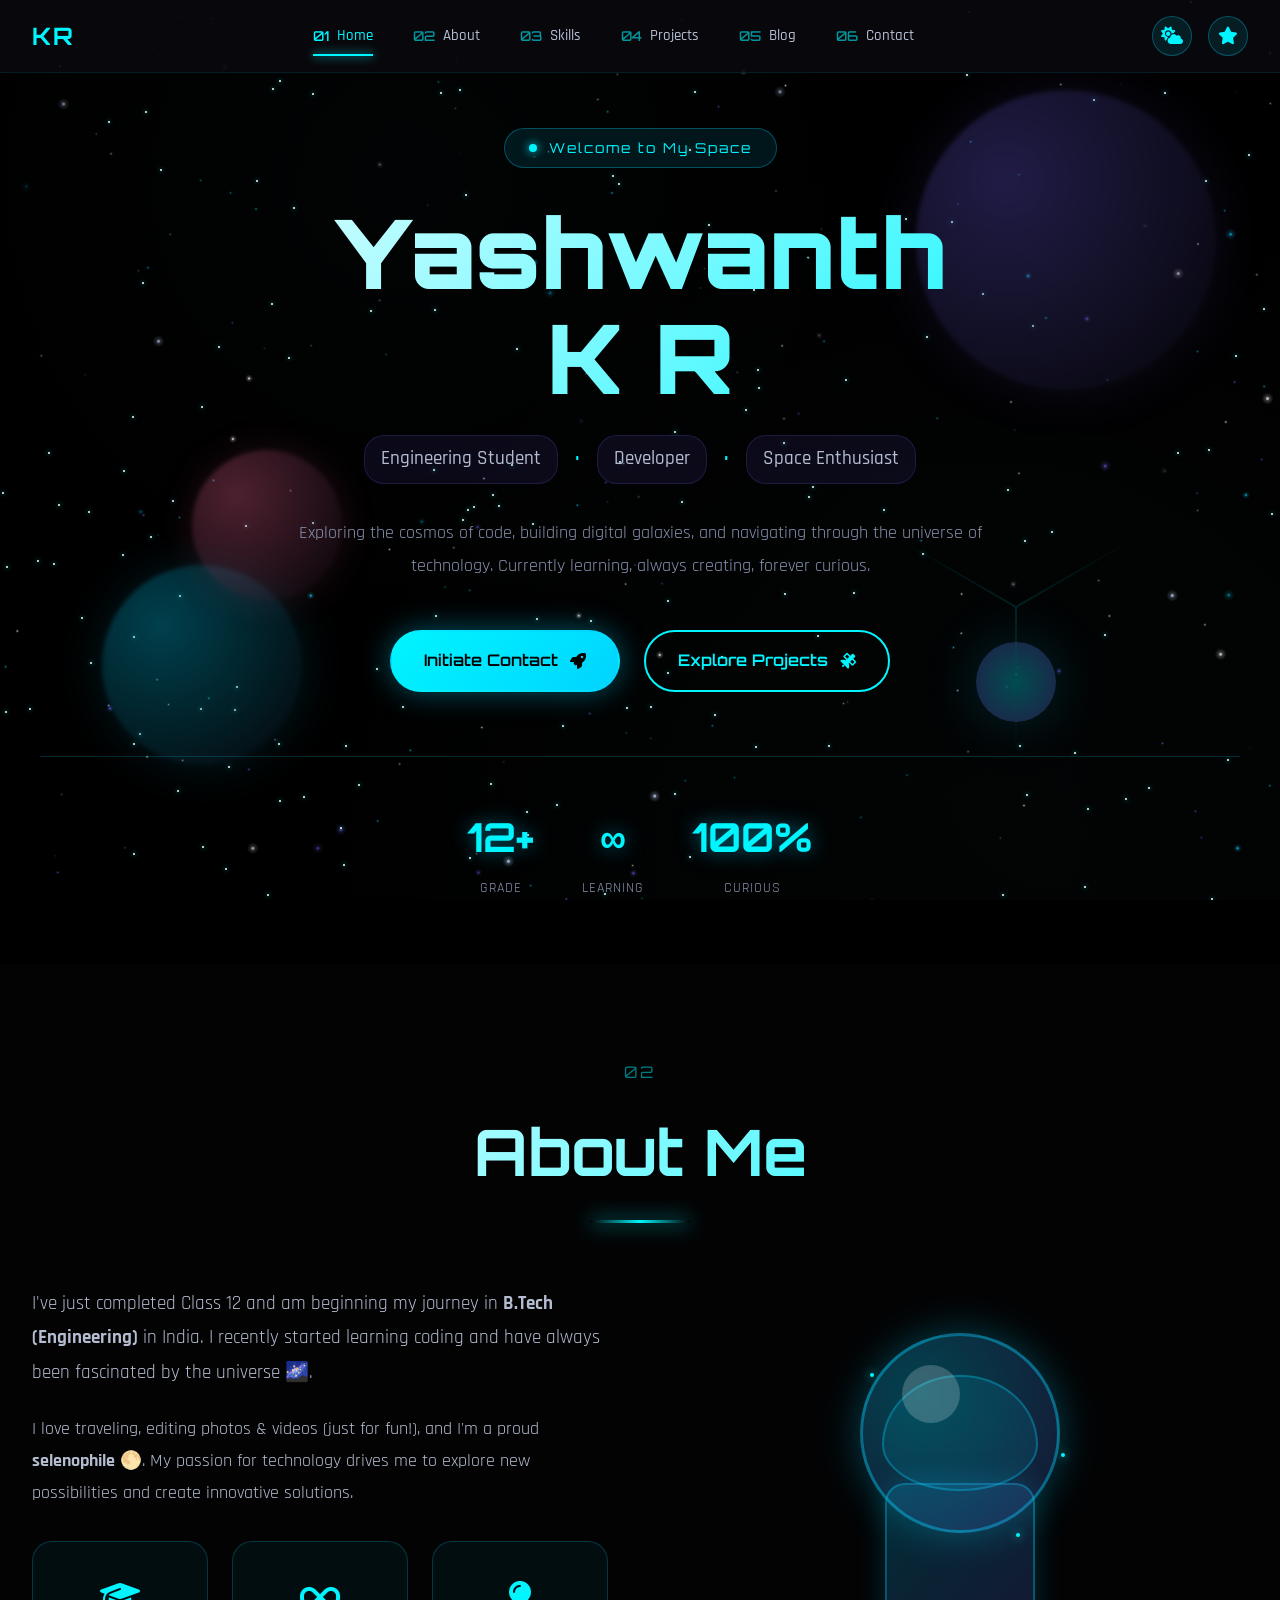
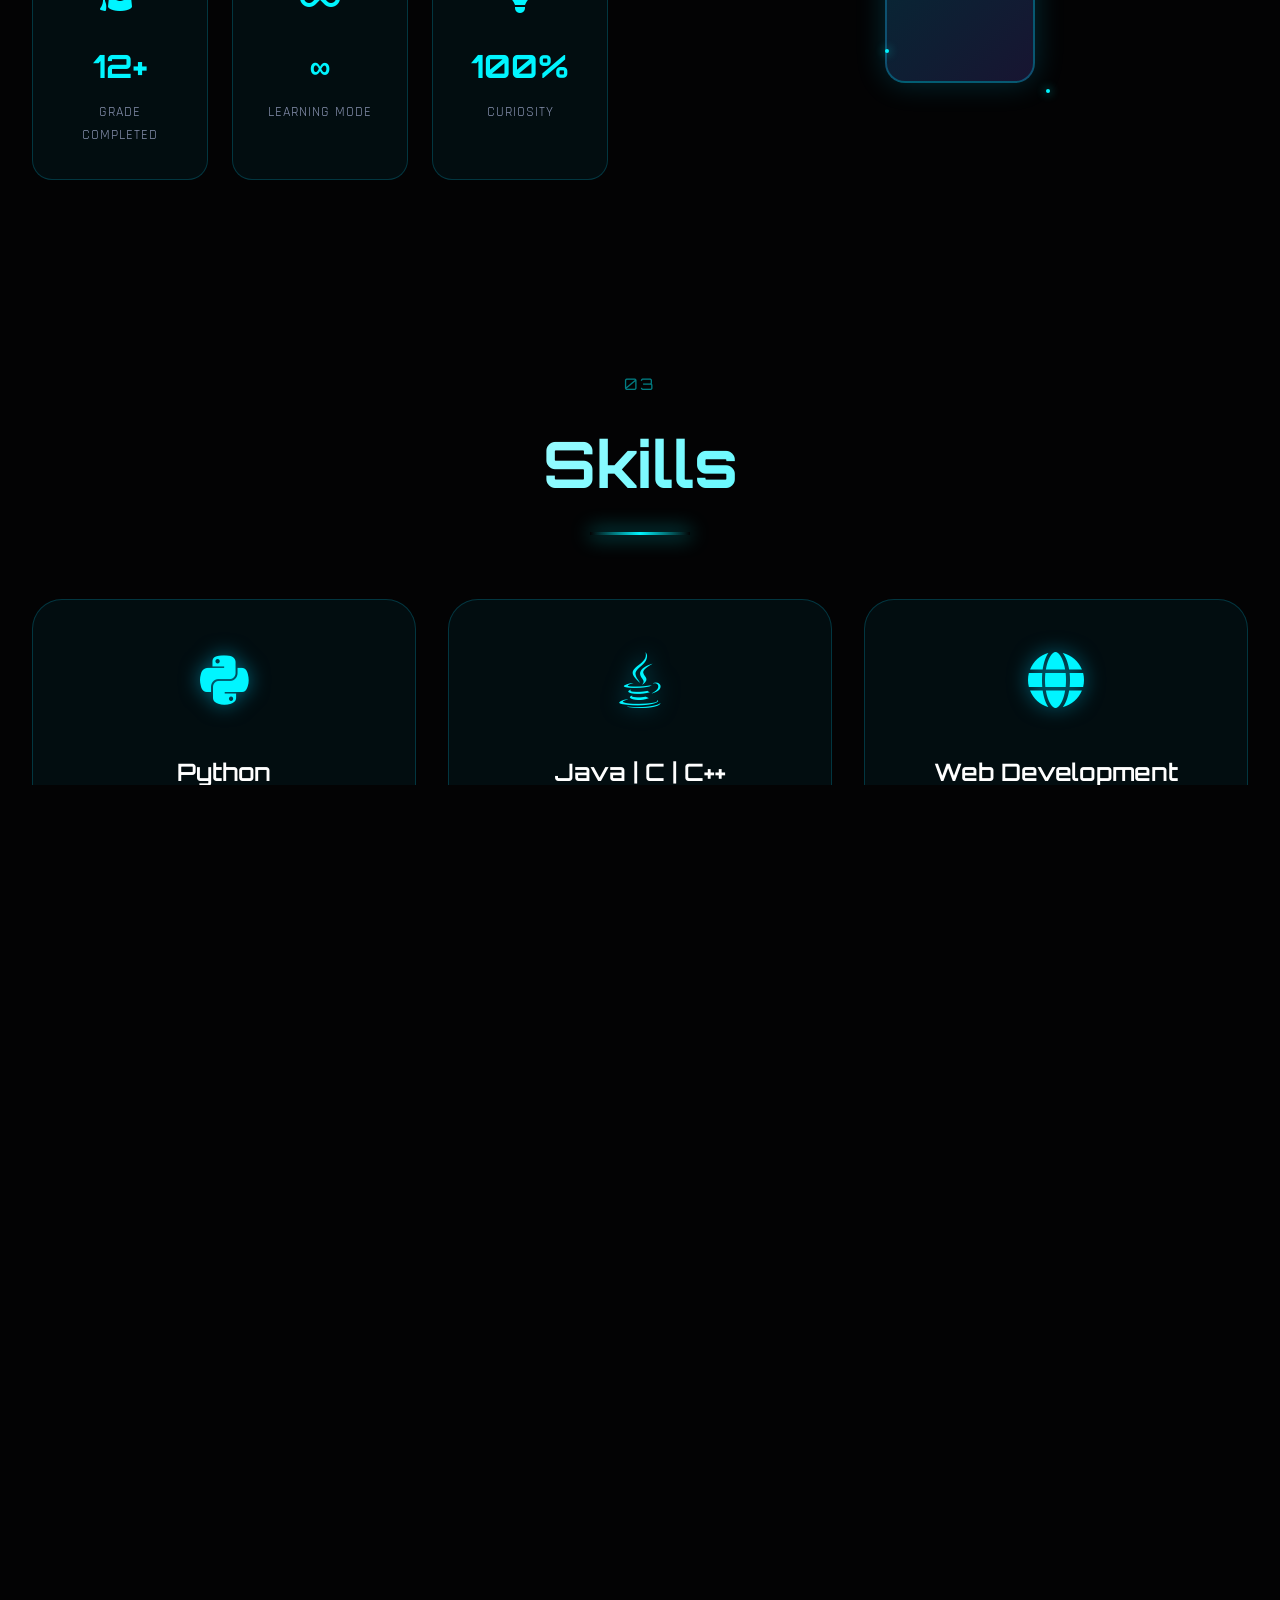
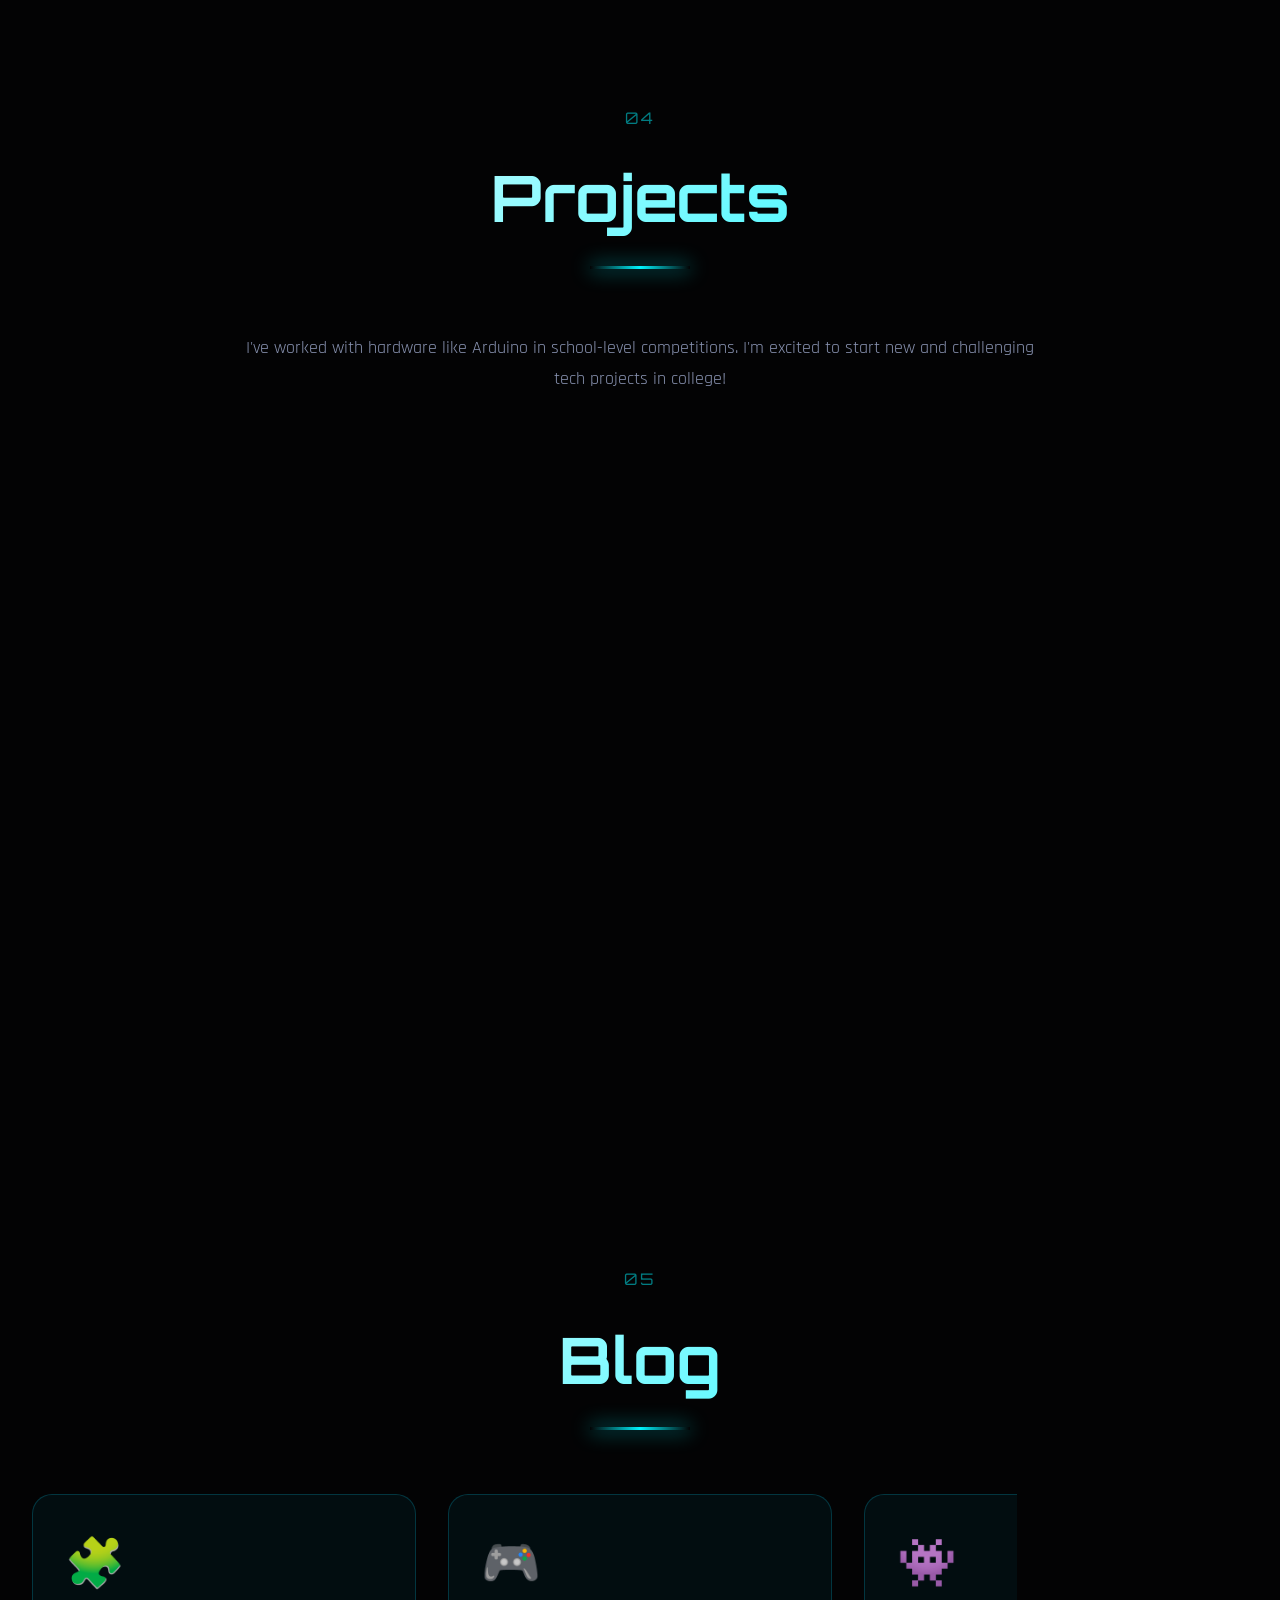
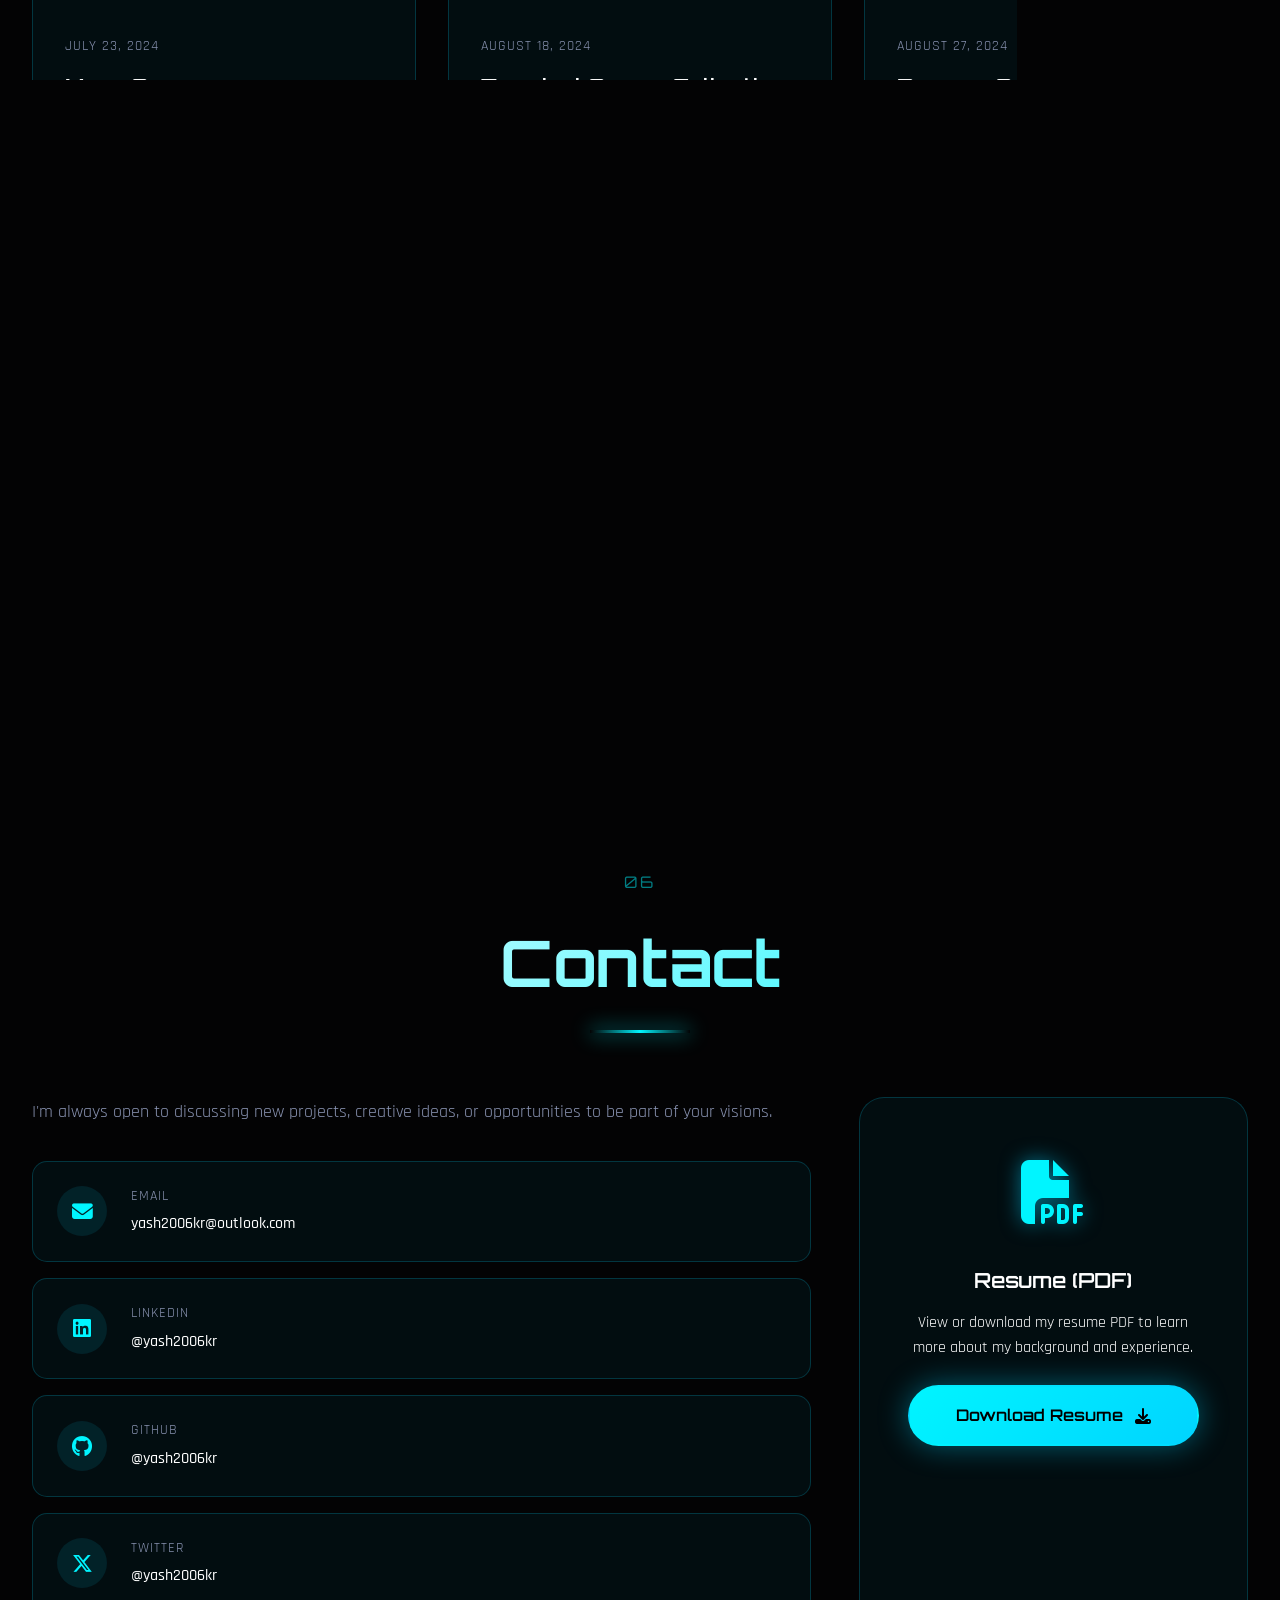
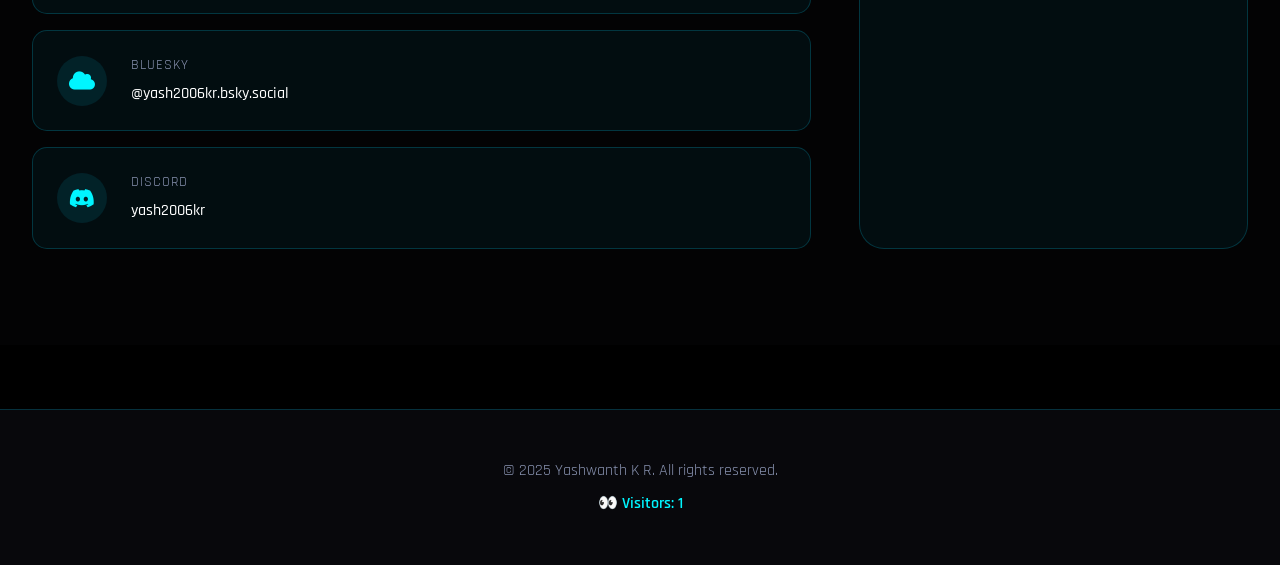
==== index.html @ e7124e9a "Update contact section: Replace Instagram with Bluesky profile link" ====
<!DOCTYPE html>
<html lang="en">
<head>
  <meta charset="UTF-8">
  <meta name="viewport" content="width=device-width, initial-scale=1.0">
  <meta name="description" content="Yashwanth K R - Engineering Student, Budding Coder & Astronomy Lover">
  <title>Yashwanth K R | Portfolio</title>
  
  <!-- Fonts -->
  <link rel="preconnect" href="https://fonts.googleapis.com">
  <link rel="preconnect" href="https://fonts.gstatic.com" crossorigin>
  <link href="https://fonts.googleapis.com/css2?family=Orbitron:wght@400;500;600;700;800;900&family=Rajdhani:wght@300;400;500;600;700&display=swap" rel="stylesheet">
  
  <!-- Icons -->
  <link rel="stylesheet" href="https://cdnjs.cloudflare.com/ajax/libs/font-awesome/6.5.0/css/all.min.css">
  
  <!-- Favicon -->
  <link rel="icon" type="image/jpeg" href="favicon.jpg">
  
  <!-- Styles -->
  <link rel="stylesheet" href="styles.css">
</head>
<body>
  <!-- Space Background Canvas -->
  <canvas id="space-canvas"></canvas>
  
  <!-- Floating Planets -->
  <div class="planet planet-1"></div>
  <div class="planet planet-2"></div>
  <div class="planet planet-3"></div>
  
  <!-- Shooting Stars Container -->
  <div class="shooting-stars"></div>
  
  <!-- Twinkling Stars Background -->
  <div class="twinkling-stars" id="twinkling-stars"></div>
  
  <!-- Navigation -->
  <nav class="space-nav" id="space-nav">
    <div class="nav-inner">
      <div class="nav-logo">
        <span class="logo-text">KR</span>
      </div>
      <ul class="nav-menu" id="nav-menu">
        <li><a href="#home" class="nav-link"><span class="nav-number">01</span> Home</a></li>
        <li><a href="#about" class="nav-link"><span class="nav-number">02</span> About</a></li>
        <li><a href="#skills" class="nav-link"><span class="nav-number">03</span> Skills</a></li>
        <li><a href="#projects" class="nav-link"><span class="nav-number">04</span> Projects</a></li>
        <li><a href="#blog" class="nav-link"><span class="nav-number">05</span> Blog</a></li>
        <li><a href="#contact" class="nav-link"><span class="nav-number">06</span> Contact</a></li>
      </ul>
      <div class="nav-actions">
        <button id="weather-btn" class="nav-action-btn" aria-label="Weather Updates" title="View Live Weather on Zoom Earth">
          <i class="fas fa-cloud-sun"></i>
        </button>
        <button id="stellarium-btn" class="nav-action-btn" aria-label="Stellarium" title="Explore Sky on Stellarium">
          <i class="fas fa-star"></i>
        </button>
      </div>
      <button class="nav-toggle" id="nav-toggle">
        <span></span>
        <span></span>
        <span></span>
      </button>
    </div>
  </nav>

  <!-- Hero Section -->
  <section id="home" class="hero-section">
    <div class="hero-content">
      <div class="hero-badge">
        <span class="badge-pulse"></span>
        <span class="badge-text">Welcome to My Space</span>
      </div>
      <h1 class="hero-title">
        <span class="title-line">Yashwanth</span>
        <span class="title-line">K R</span>
      </h1>
      <div class="hero-subtitle">
        <span class="subtitle-item">Engineering Student</span>
        <span class="subtitle-divider">•</span>
        <span class="subtitle-item">Developer</span>
        <span class="subtitle-divider">•</span>
        <span class="subtitle-item">Space Enthusiast</span>
      </div>
      <p class="hero-description">
        Exploring the cosmos of code, building digital galaxies, and navigating through the universe of technology. 
        Currently learning, always creating, forever curious.
      </p>
      <div class="hero-actions">
        <a href="#contact" class="space-btn primary-btn">
          <span>Initiate Contact</span>
          <i class="fas fa-rocket"></i>
        </a>
        <a href="#projects" class="space-btn secondary-btn">
          <span>Explore Projects</span>
          <i class="fas fa-satellite"></i>
        </a>
      </div>
      <div class="hero-stats">
        <div class="stat-item">
          <div class="stat-value">12+</div>
          <div class="stat-label">Grade</div>
        </div>
        <div class="stat-item">
          <div class="stat-value">∞</div>
          <div class="stat-label">Learning</div>
        </div>
        <div class="stat-item">
          <div class="stat-value">100%</div>
          <div class="stat-label">Curious</div>
        </div>
      </div>
    </div>
    <div class="hero-visual">
      <div class="galaxy-container">
        <div class="galaxy-core"></div>
        <div class="galaxy-arm arm-1"></div>
        <div class="galaxy-arm arm-2"></div>
        <div class="galaxy-arm arm-3"></div>
      </div>
    </div>
  </section>

  <!-- About Section -->
  <section id="about" class="section space-section">
    <div class="container">
      <div class="section-header">
        <div class="section-number">02</div>
        <h2 class="section-title">About Me</h2>
        <div class="section-line"></div>
      </div>
      <div class="about-grid">
        <div class="about-content">
          <div class="about-text">
            <p class="about-intro">
              I've just completed Class 12 and am beginning my journey in <strong>B.Tech (Engineering)</strong> in India. 
              I recently started learning coding and have always been fascinated by the universe 🌌.
            </p>
            <p class="about-details">
              I love traveling, editing photos & videos (just for fun!), and I'm a proud <strong>selenophile</strong> 🌕. 
              My passion for technology drives me to explore new possibilities and create innovative solutions.
            </p>
          </div>
          <div class="about-stats">
            <div class="stat-card">
              <div class="stat-icon"><i class="fas fa-graduation-cap"></i></div>
              <div class="stat-number">12+</div>
              <div class="stat-label">Grade Completed</div>
            </div>
            <div class="stat-card">
              <div class="stat-icon"><i class="fas fa-infinity"></i></div>
              <div class="stat-number">∞</div>
              <div class="stat-label">Learning Mode</div>
            </div>
            <div class="stat-card">
              <div class="stat-icon"><i class="fas fa-lightbulb"></i></div>
              <div class="stat-number">100%</div>
              <div class="stat-label">Curiosity</div>
            </div>
          </div>
        </div>
        <div class="about-visual">
          <div class="astronaut-container">
            <div class="astronaut-helmet">
              <div class="helmet-glass"></div>
              <div class="helmet-reflection"></div>
            </div>
            <div class="astronaut-body"></div>
            <div class="floating-particles">
              <span></span><span></span><span></span><span></span><span></span>
            </div>
          </div>
        </div>
      </div>
    </div>
  </section>

  <!-- Skills Section -->
  <section id="skills" class="section space-section">
    <div class="container">
      <div class="section-header">
        <div class="section-number">03</div>
        <h2 class="section-title">Skills</h2>
        <div class="section-line"></div>
      </div>
      <div class="skills-grid">
        <div class="skill-orb">
          <div class="orb-icon"><i class="fab fa-python"></i></div>
          <div class="orb-content">
            <h3 class="orb-title">Python</h3>
            <p class="orb-description">Core programming language for development</p>
            <div class="orb-progress">
              <div class="progress-ring">
                <svg class="progress-svg">
                  <circle class="progress-circle" cx="50" cy="50" r="45"></circle>
                  <circle class="progress-fill" cx="50" cy="50" r="45" data-progress="80"></circle>
                </svg>
                <span class="progress-value">80%</span>
              </div>
            </div>
          </div>
        </div>
        <div class="skill-orb">
          <div class="orb-icon"><i class="fab fa-java"></i></div>
          <div class="orb-content">
            <h3 class="orb-title">Java | C | C++</h3>
            <p class="orb-description">Object-oriented programming and applications</p>
            <div class="orb-progress">
              <div class="progress-ring">
                <svg class="progress-svg">
                  <circle class="progress-circle" cx="50" cy="50" r="45"></circle>
                  <circle class="progress-fill" cx="50" cy="50" r="45" data-progress="40"></circle>
                </svg>
                <span class="progress-value">40%</span>
              </div>
            </div>
          </div>
        </div>
        <div class="skill-orb">
          <div class="orb-icon"><i class="fas fa-globe"></i></div>
          <div class="orb-content">
            <h3 class="orb-title">Web Development</h3>
            <p class="orb-description">HTML5, CSS3, JavaScript, React</p>
            <div class="orb-progress">
              <div class="progress-ring">
                <svg class="progress-svg">
                  <circle class="progress-circle" cx="50" cy="50" r="45"></circle>
                  <circle class="progress-fill" cx="50" cy="50" r="45" data-progress="90"></circle>
                </svg>
                <span class="progress-value">90%</span>
              </div>
            </div>
          </div>
        </div>
        <div class="skill-orb">
          <div class="orb-icon"><i class="fas fa-database"></i></div>
          <div class="orb-content">
            <h3 class="orb-title">Databases</h3>
            <p class="orb-description">MySQL and MongoDB for data management</p>
            <div class="orb-progress">
              <div class="progress-ring">
                <svg class="progress-svg">
                  <circle class="progress-circle" cx="50" cy="50" r="45"></circle>
                  <circle class="progress-fill" cx="50" cy="50" r="45" data-progress="70"></circle>
                </svg>
                <span class="progress-value">70%</span>
              </div>
            </div>
          </div>
        </div>
        <div class="skill-orb">
          <div class="orb-icon"><i class="fas fa-microchip"></i></div>
          <div class="orb-content">
            <h3 class="orb-title">Arduino & Raspberry Pi</h3>
            <p class="orb-description">Hardware programming and sensors</p>
            <div class="orb-progress">
              <div class="progress-ring">
                <svg class="progress-svg">
                  <circle class="progress-circle" cx="50" cy="50" r="45"></circle>
                  <circle class="progress-fill" cx="50" cy="50" r="45" data-progress="60"></circle>
                </svg>
                <span class="progress-value">60%</span>
              </div>
            </div>
          </div>
        </div>
        <div class="skill-orb">
          <div class="orb-icon"><i class="fab fa-github"></i></div>
          <div class="orb-content">
            <h3 class="orb-title">Git & GitHub</h3>
            <p class="orb-description">Version control and collaborative development</p>
            <div class="orb-progress">
              <div class="progress-ring">
                <svg class="progress-svg">
                  <circle class="progress-circle" cx="50" cy="50" r="45"></circle>
                  <circle class="progress-fill" cx="50" cy="50" r="45" data-progress="85"></circle>
                </svg>
                <span class="progress-value">85%</span>
              </div>
            </div>
          </div>
        </div>
      </div>
    </div>
  </section>

  <!-- Projects Section -->
  <section id="projects" class="section space-section">
    <div class="container">
      <div class="section-header">
        <div class="section-number">04</div>
        <h2 class="section-title">Projects</h2>
        <div class="section-line"></div>
      </div>
      <p class="section-intro">
        I've worked with hardware like Arduino in school-level competitions. 
        I'm excited to start new and challenging tech projects in college!
      </p>
      <div class="projects-grid">
        <div class="project-ship">
          <div class="ship-header">
            <div class="ship-badge"><i class="fas fa-rocket"></i></div>
            <h3 class="ship-title">Space Rover Prototype</h3>
          </div>
          <div class="ship-body">
            <p class="ship-description">
              Designed and built a Mars Rover-style vehicle using Arduino, Bluetooth module, and motor driver. 
              Presented at a school-level hackathon.
            </p>
            <div class="ship-tech">
              <span class="tech-badge">Arduino</span>
              <span class="tech-badge">Bluetooth</span>
              <span class="tech-badge">Hardware</span>
            </div>
            <div class="ship-video">
              <iframe 
                src="https://www.youtube.com/embed/7dxOiA9YOzQ" 
                title="Space Rover Project"
                frameborder="0" 
                allow="accelerometer; autoplay; clipboard-write; encrypted-media; gyroscope; picture-in-picture"
                allowfullscreen>
              </iframe>
            </div>
            <a href="https://www.youtube.com/embed/7dxOiA9YOzQ" target="_blank" class="ship-link">
              <span>View Project</span>
              <i class="fas fa-external-link-alt"></i>
            </a>
          </div>
        </div>
        <div class="project-ship coming-soon">
          <div class="ship-header">
            <div class="ship-badge"><i class="fas fa-satellite-dish"></i></div>
            <h3 class="ship-title">More Coming Soon...</h3>
          </div>
          <div class="ship-body">
            <p class="ship-description">
              Exciting projects are in the pipeline. Stay tuned for more innovative solutions!
            </p>
            <div class="coming-soon-glow"></div>
          </div>
        </div>
      </div>
    </div>
  </section>

  <!-- Blog Section -->
  <section id="blog" class="section space-section">
    <div class="container">
      <div class="section-header">
        <div class="section-number">05</div>
        <h2 class="section-title">Blog</h2>
        <div class="section-line"></div>
      </div>
      <div class="blog-grid">
        <article class="blog-pod">
          <div class="pod-icon">🧩</div>
          <div class="pod-content">
            <span class="pod-date">July 23, 2024</span>
            <h3 class="pod-title">
              <a href="blog/maze-blog.html" target="_blank">Maze Game</a>
            </h3>
            <p class="pod-excerpt">Interactive maze game built with web technologies</p>
          </div>
          <a href="blog/maze-blog.html" target="_blank" class="pod-link">
            <i class="fas fa-arrow-right"></i>
          </a>
        </article>
        <article class="blog-pod">
          <div class="pod-icon">🎮</div>
          <div class="pod-content">
            <span class="pod-date">August 18, 2024</span>
            <h3 class="pod-title">
              <a href="blog/terminal-games.html" target="_blank">Terminal Games Collection</a>
            </h3>
            <p class="pod-excerpt">Download and play Python games in your terminal</p>
          </div>
          <a href="blog/terminal-games.html" target="_blank" class="pod-link">
            <i class="fas fa-arrow-right"></i>
          </a>
        </article>
        <article class="blog-pod">
          <div class="pod-icon">👾</div>
          <div class="pod-content">
            <span class="pod-date">August 27, 2024</span>
            <h3 class="pod-title">
              <a href="blog/pacman.html" target="_blank">Pacman Game</a>
            </h3>
            <p class="pod-excerpt">Classic Pacman game recreated for the web</p>
          </div>
          <a href="blog/pacman.html" target="_blank" class="pod-link">
            <i class="fas fa-arrow-right"></i>
          </a>
        </article>
        <article class="blog-pod">
          <div class="pod-icon">💻</div>
          <div class="pod-content">
            <span class="pod-date">September 20, 2024</span>
            <h3 class="pod-title">
              <a href="https://github.com/yash2006kr/dbit-campus-events-management-platform" target="_blank">DBIT Campus Event Management Platform</a>
            </h3>
            <p class="pod-excerpt">Comprehensive event management system for campus</p>
          </div>
          <a href="https://github.com/yash2006kr/dbit-campus-events-management-platform" target="_blank" class="pod-link">
            <i class="fas fa-arrow-right"></i>
          </a>
        </article>
        <article class="blog-pod">
          <div class="pod-icon">🌐</div>
          <div class="pod-content">
            <span class="pod-date">October 10, 2024</span>
            <h3 class="pod-title">
              <a href="blog/web_based_games/index.html" target="_blank">Web Games Collection</a>
            </h3>
            <p class="pod-excerpt">Collection of web-based interactive games</p>
          </div>
          <a href="blog/web_based_games/index.html" target="_blank" class="pod-link">
            <i class="fas fa-arrow-right"></i>
          </a>
        </article>
      </div>
    </div>
  </section>

  <!-- Contact Section -->
  <section id="contact" class="section space-section">
    <div class="container">
      <div class="section-header">
        <div class="section-number">06</div>
        <h2 class="section-title">Contact</h2>
        <div class="section-line"></div>
      </div>
      <div class="contact-grid">
        <div class="contact-info">
          <p class="contact-intro">
            I'm always open to discussing new projects, creative ideas, or opportunities to be part of your visions.
          </p>
          <div class="contact-list">
            <a href="mailto:yash2006kr@outlook.com" class="contact-item">
              <div class="contact-icon"><i class="fas fa-envelope"></i></div>
              <div class="contact-details">
                <span class="contact-label">Email</span>
                <span class="contact-value">yash2006kr@outlook.com</span>
              </div>
            </a>
            <a href="https://www.linkedin.com/in/yash2006kr?utm_source=share&utm_campaign=share_via&utm_content=profile&utm_medium=ios_app" target="_blank" class="contact-item">
              <div class="contact-icon"><i class="fab fa-linkedin"></i></div>
              <div class="contact-details">
                <span class="contact-label">LinkedIn</span>
                <span class="contact-value">@yash2006kr</span>
              </div>
            </a>
            <a href="https://github.com/yash2006kr" target="_blank" class="contact-item">
              <div class="contact-icon"><i class="fab fa-github"></i></div>
              <div class="contact-details">
                <span class="contact-label">GitHub</span>
                <span class="contact-value">@yash2006kr</span>
              </div>
            </a>
            <a href="https://x.com/yash2006kr" target="_blank" class="contact-item">
              <div class="contact-icon"><i class="fab fa-x-twitter"></i></div>
              <div class="contact-details">
                <span class="contact-label">Twitter</span>
                <span class="contact-value">@yash2006kr</span>
              </div>
            </a>
            <a href="https://bsky.app/profile/yash2006kr.bsky.social" target="_blank" class="contact-item">
              <div class="contact-icon"><i class="fas fa-cloud"></i></div>
              <div class="contact-details">
                <span class="contact-label">Bluesky</span>
                <span class="contact-value">@yash2006kr.bsky.social</span>
              </div>
            </a>
            <a href="https://discord.com/users/yash2006kr" target="_blank" class="contact-item">
              <div class="contact-icon"><i class="fab fa-discord"></i></div>
              <div class="contact-details">
                <span class="contact-label">Discord</span>
                <span class="contact-value">yash2006kr</span>
              </div>
            </a>
          </div>
        </div>
        <div class="resume-pod">
          <div class="pod-icon-large"><i class="fas fa-file-pdf"></i></div>
          <h3 class="pod-title">Resume (PDF)</h3>
          <p class="pod-description">View or download my resume PDF to learn more about my background and experience.</p>
          <a href="resume.pdf" download class="space-btn primary-btn resume-btn" target="_blank">
            <span>Download Resume</span>
            <i class="fas fa-download"></i>
          </a>
        </div>
      </div>
    </div>
  </section>

  <!-- Footer -->
  <footer class="space-footer">
    <div class="container">
      <div class="footer-content">
        <div class="footer-text">
          <p>&copy; 2025 Yashwanth K R. All rights reserved.</p>
          <p class="visitor-counter">👀 Visitors: <span id="visits">Loading...</span></p>
        </div>
      </div>
    </div>
  </footer>

  <!-- Scroll to Top -->
  <button id="scroll-top" class="scroll-top" aria-label="Scroll to top">
    <i class="fas fa-arrow-up"></i>
  </button>

  <!-- Scripts -->
  <script src="script.js"></script>
</body>
</html>
---- styles.css ----
/* ============================================
   Space Theme CSS - Complete Redesign
   ============================================ */

:root {
  /* Space Color Palette */
  --space-black: #000000;
  --space-dark: #0a0a0f;
  --space-deep: #0f0f1a;
  --space-purple: #6c5ce7;
  --space-blue: #00d4ff;
  --space-cyan: #00f5ff;
  --space-pink: #ff6b9d;
  --space-orange: #ffa500;
  --space-white: #ffffff;
  --space-gray: #8892b0;
  --space-light: #b4bcd0;
  
  /* Gradients */
  --gradient-space: linear-gradient(135deg, #0a0a0f 0%, #1a1a2e 50%, #16213e 100%);
  --gradient-nebula: radial-gradient(circle, rgba(108, 92, 231, 0.3) 0%, transparent 70%);
  --gradient-glow: radial-gradient(circle, rgba(0, 212, 255, 0.4) 0%, transparent 70%);
  
  /* Shadows */
  --shadow-space: 0 0 30px rgba(0, 212, 255, 0.3);
  --shadow-glow: 0 0 40px rgba(108, 92, 231, 0.5);
  --shadow-soft: 0 10px 40px rgba(0, 0, 0, 0.5);
}

* {
  margin: 0;
  padding: 0;
  box-sizing: border-box;
}

html {
  scroll-behavior: smooth;
  font-size: 16px;
}

body {
  font-family: 'Rajdhani', sans-serif;
  background: var(--space-black);
  color: var(--space-white);
  line-height: 1.6;
  overflow-x: hidden;
  position: relative;
  min-height: 100vh;
}

/* ============================================
   Space Background Canvas
   ============================================ */

#space-canvas {
  position: fixed;
  top: 0;
  left: 0;
  width: 100%;
  height: 100%;
  z-index: 0;
  pointer-events: none;
}

/* ============================================
   Twinkling Stars Background
   ============================================ */

.twinkling-stars {
  position: fixed;
  top: 0;
  left: 0;
  width: 100%;
  height: 100%;
  z-index: 0;
  pointer-events: none;
  overflow: hidden;
}

.twinkling-star {
  position: absolute;
  width: 2px;
  height: 2px;
  background: var(--space-white);
  border-radius: 50%;
  box-shadow: 0 0 4px var(--space-cyan);
  animation: twinkle 3s ease-in-out infinite;
}

@keyframes twinkle {
  0%, 100% { 
    opacity: 0.3; 
    transform: scale(1);
  }
  50% { 
    opacity: 1; 
    transform: scale(1.2);
  }
}

/* ============================================
   Floating Planets
   ============================================ */

.planet {
  position: fixed;
  border-radius: 50%;
  filter: blur(2px);
  opacity: 0.3;
  z-index: 1;
  pointer-events: none;
  animation: float-planet 20s ease-in-out infinite;
}

.planet-1 {
  width: 300px;
  height: 300px;
  background: radial-gradient(circle at 30% 30%, var(--space-purple), var(--space-deep));
  top: 10%;
  right: 5%;
  animation-duration: 25s;
  box-shadow: 0 0 60px rgba(108, 92, 231, 0.4);
}

.planet-2 {
  width: 200px;
  height: 200px;
  background: radial-gradient(circle at 30% 30%, var(--space-blue), var(--space-deep));
  bottom: 15%;
  left: 8%;
  animation-duration: 30s;
  animation-delay: -10s;
  box-shadow: 0 0 50px rgba(0, 212, 255, 0.4);
}

.planet-3 {
  width: 150px;
  height: 150px;
  background: radial-gradient(circle at 30% 30%, var(--space-pink), var(--space-deep));
  top: 50%;
  left: 15%;
  animation-duration: 35s;
  animation-delay: -15s;
  box-shadow: 0 0 40px rgba(255, 107, 157, 0.4);
}

@keyframes float-planet {
  0%, 100% {
    transform: translate(0, 0) scale(1);
  }
  33% {
    transform: translate(30px, -30px) scale(1.1);
  }
  66% {
    transform: translate(-30px, 30px) scale(0.9);
  }
}

/* ============================================
   Shooting Stars
   ============================================ */

.shooting-stars {
  position: fixed;
  top: 0;
  left: 0;
  width: 100%;
  height: 100%;
  z-index: 1;
  pointer-events: none;
  overflow: hidden;
}

.shooting-stars::before,
.shooting-stars::after {
  content: '';
  position: absolute;
  width: 2px;
  height: 2px;
  background: var(--space-white);
  border-radius: 50%;
  box-shadow: 0 0 4px var(--space-cyan);
  animation: shooting-star 3s linear infinite;
}

.shooting-stars::before {
  top: 20%;
  left: 20%;
  animation-delay: 0s;
}

.shooting-stars::after {
  top: 60%;
  left: 80%;
  animation-delay: 1.5s;
}

@keyframes shooting-star {
  0% {
    transform: translate(0, 0) rotate(45deg);
    opacity: 1;
  }
  100% {
    transform: translate(500px, 500px) rotate(45deg);
    opacity: 0;
  }
}

/* ============================================
   Navigation
   ============================================ */

.space-nav {
  position: fixed;
  top: 0;
  left: 0;
  width: 100%;
  background: rgba(10, 10, 15, 0.8);
  backdrop-filter: blur(20px);
  border-bottom: 1px solid rgba(0, 212, 255, 0.1);
  z-index: 1000;
  padding: 1rem 0;
  transition: all 0.3s ease;
}

.space-nav.scrolled {
  box-shadow: 0 5px 30px rgba(0, 0, 0, 0.5);
}

.nav-inner {
  max-width: 1400px;
  margin: 0 auto;
  padding: 0 2rem;
  display: flex;
  justify-content: space-between;
  align-items: center;
}

.nav-logo {
  display: flex;
  align-items: center;
  gap: 0.75rem;
  font-family: 'Orbitron', monospace;
  font-weight: 700;
  font-size: 1.5rem;
  color: var(--space-cyan);
}


.nav-actions {
  display: flex;
  gap: 1rem;
  align-items: center;
}

.nav-action-btn {
  width: 40px;
  height: 40px;
  border-radius: 50%;
  background: rgba(0, 212, 255, 0.1);
  border: 1px solid rgba(0, 212, 255, 0.3);
  color: var(--space-cyan);
  font-size: 1.1rem;
  cursor: pointer;
  display: flex;
  align-items: center;
  justify-content: center;
  transition: all 0.3s ease;
  position: relative;
}

.nav-action-btn:hover {
  background: rgba(0, 212, 255, 0.2);
  border-color: var(--space-cyan);
  transform: scale(1.1);
  box-shadow: 0 0 20px rgba(0, 212, 255, 0.4);
}

.logo-text {
  letter-spacing: 2px;
}

.nav-menu {
  display: flex;
  list-style: none;
  gap: 2.5rem;
  align-items: center;
}

.nav-link {
  display: flex;
  align-items: center;
  gap: 0.5rem;
  color: var(--space-light);
  text-decoration: none;
  font-weight: 500;
  font-size: 0.95rem;
  transition: all 0.3s ease;
  position: relative;
  padding: 0.5rem 0;
}

.nav-number {
  font-family: 'Orbitron', monospace;
  color: var(--space-cyan);
  font-size: 0.85rem;
  opacity: 0.6;
}

.nav-link:hover,
.nav-link.active {
  color: var(--space-cyan);
}

.nav-link:hover .nav-number,
.nav-link.active .nav-number {
  opacity: 1;
}

.nav-link::after {
  content: '';
  position: absolute;
  bottom: 0;
  left: 0;
  width: 0;
  height: 2px;
  background: var(--space-cyan);
  transition: width 0.3s ease;
  box-shadow: 0 0 10px var(--space-cyan);
}

.nav-link:hover::after,
.nav-link.active::after {
  width: 100%;
}

.nav-toggle {
  display: none;
  flex-direction: column;
  gap: 5px;
  background: transparent;
  border: none;
  cursor: pointer;
  padding: 0.5rem;
}

.nav-toggle span {
  width: 25px;
  height: 3px;
  background: var(--space-cyan);
  border-radius: 2px;
  transition: all 0.3s ease;
}

/* ============================================
   Hero Section
   ============================================ */

.hero-section {
  min-height: 100vh;
  display: flex;
  align-items: center;
  justify-content: center;
  position: relative;
  padding: 8rem 2rem 4rem;
  z-index: 2;
  overflow: hidden;
}

.hero-content {
  max-width: 1200px;
  width: 100%;
  text-align: center;
  position: relative;
  z-index: 3;
}

.hero-badge {
  display: inline-flex;
  align-items: center;
  gap: 0.75rem;
  padding: 0.5rem 1.5rem;
  background: rgba(0, 212, 255, 0.1);
  border: 1px solid rgba(0, 212, 255, 0.3);
  border-radius: 50px;
  margin-bottom: 2rem;
  font-family: 'Orbitron', monospace;
  font-size: 0.85rem;
  color: var(--space-cyan);
  letter-spacing: 2px;
}

.badge-pulse {
  width: 8px;
  height: 8px;
  border-radius: 50%;
  background: var(--space-cyan);
  box-shadow: 0 0 10px var(--space-cyan);
  animation: pulse-badge 2s ease-in-out infinite;
}

@keyframes pulse-badge {
  0%, 100% {
    opacity: 1;
    transform: scale(1);
  }
  50% {
    opacity: 0.5;
    transform: scale(1.3);
  }
}

.hero-title {
  font-family: 'Orbitron', monospace;
  font-size: clamp(3rem, 8vw, 6rem);
  font-weight: 900;
  line-height: 1.1;
  margin-bottom: 1.5rem;
  background: linear-gradient(135deg, var(--space-white) 0%, var(--space-cyan) 50%, var(--space-purple) 100%);
  -webkit-background-clip: text;
  -webkit-text-fill-color: transparent;
  background-clip: text;
  background-size: 200% auto;
  animation: gradient-shift 5s ease infinite;
}

@keyframes gradient-shift {
  0%, 100% {
    background-position: 0% center;
  }
  50% {
    background-position: 100% center;
  }
}

.title-line {
  display: block;
}

.hero-subtitle {
  display: flex;
  align-items: center;
  justify-content: center;
  gap: 1rem;
  flex-wrap: wrap;
  margin-bottom: 2rem;
  font-size: 1.2rem;
  color: var(--space-light);
}

.subtitle-item {
  padding: 0.5rem 1rem;
  background: rgba(108, 92, 231, 0.1);
  border: 1px solid rgba(108, 92, 231, 0.2);
  border-radius: 20px;
  font-weight: 500;
}

.subtitle-divider {
  color: var(--space-cyan);
  font-size: 1.5rem;
}

.hero-description {
  max-width: 700px;
  margin: 0 auto 3rem;
  font-size: 1.15rem;
  color: var(--space-gray);
  line-height: 1.8;
}

.hero-actions {
  display: flex;
  gap: 1.5rem;
  justify-content: center;
  margin-bottom: 4rem;
  flex-wrap: wrap;
}

.space-btn {
  display: inline-flex;
  align-items: center;
  gap: 0.75rem;
  padding: 1rem 2rem;
  font-family: 'Orbitron', monospace;
  font-weight: 600;
  font-size: 1rem;
  text-decoration: none;
  border-radius: 50px;
  transition: all 0.3s ease;
  position: relative;
  overflow: hidden;
}

.primary-btn {
  background: linear-gradient(135deg, var(--space-cyan) 0%, var(--space-blue) 100%);
  color: var(--space-black);
  border: 2px solid transparent;
  box-shadow: 0 0 30px rgba(0, 212, 255, 0.4);
}

.primary-btn:hover {
  transform: translateY(-3px);
  box-shadow: 0 0 50px rgba(0, 212, 255, 0.6);
}

.secondary-btn {
  background: transparent;
  color: var(--space-cyan);
  border: 2px solid var(--space-cyan);
}

.secondary-btn:hover {
  background: rgba(0, 212, 255, 0.1);
  box-shadow: 0 0 30px rgba(0, 212, 255, 0.3);
  transform: translateY(-3px);
}

.hero-stats {
  display: flex;
  gap: 3rem;
  justify-content: center;
  flex-wrap: wrap;
  padding-top: 3rem;
  border-top: 1px solid rgba(0, 212, 255, 0.2);
}

.stat-item {
  text-align: center;
}

.stat-value {
  font-family: 'Orbitron', monospace;
  font-size: 2.5rem;
  font-weight: 700;
  color: var(--space-cyan);
  margin-bottom: 0.5rem;
  text-shadow: 0 0 20px rgba(0, 212, 255, 0.5);
}

.stat-label {
  font-size: 0.9rem;
  color: var(--space-gray);
  text-transform: uppercase;
  letter-spacing: 1px;
}

.hero-visual {
  position: absolute;
  top: 50%;
  right: 5%;
  transform: translateY(-50%);
  width: 400px;
  height: 400px;
  z-index: 1;
  opacity: 0.3;
  pointer-events: none;
}

.galaxy-container {
  position: relative;
  width: 100%;
  height: 100%;
}

.galaxy-core {
  position: absolute;
  top: 50%;
  left: 50%;
  transform: translate(-50%, -50%);
  width: 80px;
  height: 80px;
  border-radius: 50%;
  background: radial-gradient(circle, var(--space-cyan), var(--space-purple));
  box-shadow: 0 0 60px rgba(0, 212, 255, 0.6);
  animation: rotate-core 10s linear infinite;
}

@keyframes rotate-core {
  from {
    transform: translate(-50%, -50%) rotate(0deg);
  }
  to {
    transform: translate(-50%, -50%) rotate(360deg);
  }
}

.galaxy-arm {
  position: absolute;
  top: 50%;
  left: 50%;
  width: 2px;
  height: 150px;
  background: linear-gradient(180deg, var(--space-cyan) 0%, transparent 100%);
  transform-origin: top center;
  opacity: 0.4;
}

.arm-1 {
  transform: translate(-50%, -50%) rotate(0deg);
  animation: rotate-arm 15s linear infinite;
}

.arm-2 {
  transform: translate(-50%, -50%) rotate(120deg);
  animation: rotate-arm 15s linear infinite;
  animation-delay: -5s;
}

.arm-3 {
  transform: translate(-50%, -50%) rotate(240deg);
  animation: rotate-arm 15s linear infinite;
  animation-delay: -10s;
}

@keyframes rotate-arm {
  from {
    transform: translate(-50%, -50%) rotate(var(--rotation, 0deg));
  }
  to {
    transform: translate(-50%, -50%) rotate(calc(var(--rotation, 0deg) + 360deg));
  }
}


/* ============================================
   Sections
   ============================================ */

.section {
  padding: 6rem 2rem;
  position: relative;
  z-index: 2;
}

.space-section {
  background: rgba(10, 10, 15, 0.3);
  backdrop-filter: blur(10px);
}

.container {
  max-width: 1400px;
  margin: 0 auto;
}

.section-header {
  text-align: center;
  margin-bottom: 4rem;
}

.section-number {
  font-family: 'Orbitron', monospace;
  font-size: 1rem;
  color: var(--space-cyan);
  opacity: 0.5;
  margin-bottom: 1rem;
  letter-spacing: 3px;
}

.section-title {
  font-family: 'Orbitron', monospace;
  font-size: clamp(2.5rem, 5vw, 4rem);
  font-weight: 700;
  margin-bottom: 1rem;
  background: linear-gradient(135deg, var(--space-white) 0%, var(--space-cyan) 100%);
  -webkit-background-clip: text;
  -webkit-text-fill-color: transparent;
  background-clip: text;
}

.section-line {
  width: 100px;
  height: 3px;
  background: linear-gradient(90deg, transparent, var(--space-cyan), transparent);
  margin: 0 auto;
  box-shadow: 0 0 20px var(--space-cyan);
}

.section-intro {
  text-align: center;
  max-width: 800px;
  margin: 0 auto 3rem;
  font-size: 1.1rem;
  color: var(--space-gray);
  line-height: 1.8;
}

/* ============================================
   About Section
   ============================================ */

.about-grid {
  display: grid;
  grid-template-columns: 1fr 1fr;
  gap: 4rem;
  align-items: center;
}

.about-text {
  font-size: 1.1rem;
  line-height: 1.8;
  color: var(--space-light);
}

.about-intro {
  margin-bottom: 1.5rem;
  font-size: 1.2rem;
}

.about-details {
  margin-bottom: 2rem;
}

.about-stats {
  display: grid;
  grid-template-columns: repeat(3, 1fr);
  gap: 1.5rem;
  margin-top: 2rem;
}

.stat-card {
  text-align: center;
  padding: 2rem;
  background: rgba(0, 212, 255, 0.05);
  border: 1px solid rgba(0, 212, 255, 0.2);
  border-radius: 20px;
  transition: all 0.6s cubic-bezier(0.4, 0, 0.2, 1);
  opacity: 0;
  transform: translateY(30px);
}

.stat-card.visible {
  opacity: 1;
  transform: translateY(0);
}

.stat-card.visible:hover {
  transform: translateY(-5px);
  border-color: var(--space-cyan);
  box-shadow: 0 0 30px rgba(0, 212, 255, 0.3);
}

.stat-icon {
  font-size: 2rem;
  color: var(--space-cyan);
  margin-bottom: 1rem;
}

.stat-number {
  font-family: 'Orbitron', monospace;
  font-size: 2rem;
  font-weight: 700;
  color: var(--space-cyan);
  margin-bottom: 0.5rem;
}

.stat-label {
  font-size: 0.9rem;
  color: var(--space-gray);
  text-transform: uppercase;
  letter-spacing: 1px;
}

.about-visual {
  display: flex;
  align-items: center;
  justify-content: center;
  position: relative;
}

.astronaut-container {
  position: relative;
  width: 300px;
  height: 400px;
}

.astronaut-helmet {
  width: 200px;
  height: 200px;
  border-radius: 50%;
  background: radial-gradient(circle at 30% 30%, rgba(0, 212, 255, 0.3), rgba(108, 92, 231, 0.2));
  border: 3px solid rgba(0, 212, 255, 0.4);
  position: relative;
  margin: 0 auto;
  box-shadow: 0 0 40px rgba(0, 212, 255, 0.3);
  animation: float-astronaut 4s ease-in-out infinite;
}

@keyframes float-astronaut {
  0%, 100% {
    transform: translateY(0);
  }
  50% {
    transform: translateY(-20px);
  }
}

.helmet-glass {
  width: 80%;
  height: 60%;
  border-radius: 50% 50% 50% 50% / 60% 60% 40% 40%;
  background: rgba(0, 212, 255, 0.1);
  position: absolute;
  top: 20%;
  left: 10%;
  border: 2px solid rgba(0, 212, 255, 0.3);
}

.helmet-reflection {
  width: 30%;
  height: 30%;
  border-radius: 50%;
  background: rgba(255, 255, 255, 0.2);
  position: absolute;
  top: 15%;
  left: 20%;
}

.astronaut-body {
  width: 150px;
  height: 200px;
  background: linear-gradient(135deg, rgba(0, 212, 255, 0.2), rgba(108, 92, 231, 0.2));
  border: 2px solid rgba(0, 212, 255, 0.3);
  border-radius: 20px;
  margin: -50px auto 0;
  position: relative;
  box-shadow: 0 0 30px rgba(0, 212, 255, 0.2);
}

.floating-particles {
  position: absolute;
  width: 100%;
  height: 100%;
  top: 0;
  left: 0;
}

.floating-particles span {
  position: absolute;
  width: 4px;
  height: 4px;
  background: var(--space-cyan);
  border-radius: 50%;
  box-shadow: 0 0 10px var(--space-cyan);
  animation: float-particle 6s ease-in-out infinite;
}

.floating-particles span:nth-child(1) {
  top: 10%;
  left: 20%;
  animation-delay: 0s;
}

.floating-particles span:nth-child(2) {
  top: 30%;
  right: 15%;
  animation-delay: 1s;
}

.floating-particles span:nth-child(3) {
  bottom: 20%;
  left: 25%;
  animation-delay: 2s;
}

.floating-particles span:nth-child(4) {
  top: 50%;
  right: 30%;
  animation-delay: 3s;
}

.floating-particles span:nth-child(5) {
  bottom: 10%;
  right: 20%;
  animation-delay: 4s;
}

@keyframes float-particle {
  0%, 100% {
    transform: translate(0, 0);
    opacity: 0.3;
  }
  50% {
    transform: translate(20px, -30px);
    opacity: 1;
  }
}

/* ============================================
   Skills Section
   ============================================ */

.skills-grid {
  display: grid;
  grid-template-columns: repeat(auto-fit, minmax(300px, 1fr));
  gap: 2rem;
}

.skill-orb {
  background: rgba(0, 212, 255, 0.05);
  border: 1px solid rgba(0, 212, 255, 0.2);
  border-radius: 30px;
  padding: 2.5rem;
  text-align: center;
  transition: all 0.6s cubic-bezier(0.4, 0, 0.2, 1);
  position: relative;
  overflow: hidden;
  opacity: 0;
  transform: translateY(30px);
}

.skill-orb.scroll-down {
  transform: translateY(30px);
  opacity: 0;
}

.skill-orb.scroll-up {
  transform: translateY(-30px);
  opacity: 0;
}

.skill-orb.visible {
  opacity: 1;
  transform: translateY(0);
}

.skill-orb::before {
  content: '';
  position: absolute;
  top: -50%;
  left: -50%;
  width: 200%;
  height: 200%;
  background: radial-gradient(circle, rgba(0, 212, 255, 0.1) 0%, transparent 70%);
  opacity: 0;
  transition: opacity 0.3s ease;
}

.skill-orb.visible:hover {
  transform: translateY(-10px);
  border-color: var(--space-cyan);
  box-shadow: 0 0 40px rgba(0, 212, 255, 0.4);
}

.skill-orb.visible:hover::before {
  opacity: 1;
}

.orb-icon {
  font-size: 3.5rem;
  color: var(--space-cyan);
  margin-bottom: 1.5rem;
  text-shadow: 0 0 20px rgba(0, 212, 255, 0.5);
}

.orb-title {
  font-family: 'Orbitron', monospace;
  font-size: 1.5rem;
  font-weight: 600;
  margin-bottom: 0.75rem;
  color: var(--space-white);
}

.orb-description {
  color: var(--space-gray);
  margin-bottom: 2rem;
  font-size: 0.95rem;
}

.orb-progress {
  display: flex;
  justify-content: center;
}

.progress-ring {
  position: relative;
  width: 120px;
  height: 120px;
}

.progress-svg {
  width: 100%;
  height: 100%;
  transform: rotate(-90deg);
}

.progress-circle {
  fill: none;
  stroke: rgba(0, 212, 255, 0.1);
  stroke-width: 8;
}

.progress-fill {
  fill: none;
  stroke: var(--space-cyan);
  stroke-width: 8;
  stroke-linecap: round;
  stroke-dasharray: 283;
  stroke-dashoffset: 283;
  transition: stroke-dashoffset 1s ease;
  filter: drop-shadow(0 0 5px var(--space-cyan));
}

.progress-value {
  position: absolute;
  top: 50%;
  left: 50%;
  transform: translate(-50%, -50%);
  font-family: 'Orbitron', monospace;
  font-size: 1.2rem;
  font-weight: 700;
  color: var(--space-cyan);
}

/* ============================================
   Projects Section
   ============================================ */

.projects-grid {
  display: grid;
  grid-template-columns: repeat(auto-fit, minmax(400px, 1fr));
  gap: 2.5rem;
}

.project-ship {
  background: rgba(0, 212, 255, 0.05);
  border: 1px solid rgba(0, 212, 255, 0.2);
  border-radius: 25px;
  overflow: hidden;
  transition: all 0.6s cubic-bezier(0.4, 0, 0.2, 1);
  position: relative;
  opacity: 0;
  transform: translateY(30px);
}

.project-ship.visible {
  opacity: 1;
  transform: translateY(0);
}

.project-ship.visible:hover {
  transform: translateY(-10px);
  border-color: var(--space-cyan);
  box-shadow: 0 0 50px rgba(0, 212, 255, 0.4);
}

.ship-header {
  padding: 2rem;
  background: rgba(0, 212, 255, 0.1);
  border-bottom: 1px solid rgba(0, 212, 255, 0.2);
  display: flex;
  align-items: center;
  gap: 1rem;
}

.ship-badge {
  width: 50px;
  height: 50px;
  border-radius: 50%;
  background: rgba(0, 212, 255, 0.2);
  display: flex;
  align-items: center;
  justify-content: center;
  color: var(--space-cyan);
  font-size: 1.5rem;
  box-shadow: 0 0 20px rgba(0, 212, 255, 0.3);
}

.ship-title {
  font-family: 'Orbitron', monospace;
  font-size: 1.5rem;
  font-weight: 600;
  color: var(--space-white);
}

.ship-body {
  padding: 2rem;
}

.ship-description {
  color: var(--space-gray);
  margin-bottom: 1.5rem;
  line-height: 1.8;
}

.ship-tech {
  display: flex;
  flex-wrap: wrap;
  gap: 0.75rem;
  margin-bottom: 1.5rem;
}

.tech-badge {
  padding: 0.4rem 1rem;
  background: rgba(108, 92, 231, 0.2);
  border: 1px solid rgba(108, 92, 231, 0.3);
  border-radius: 20px;
  font-size: 0.85rem;
  color: var(--space-purple);
  font-weight: 500;
}

.ship-video {
  margin-bottom: 1.5rem;
  border-radius: 15px;
  overflow: hidden;
}

.ship-video iframe {
  width: 100%;
  height: 250px;
  border: none;
}

.ship-link {
  display: inline-flex;
  align-items: center;
  gap: 0.5rem;
  color: var(--space-cyan);
  text-decoration: none;
  font-weight: 600;
  transition: all 0.3s ease;
}

.ship-link:hover {
  gap: 1rem;
  text-shadow: 0 0 10px var(--space-cyan);
}

.project-ship.coming-soon {
  display: flex;
  flex-direction: column;
  align-items: center;
  justify-content: center;
  min-height: 400px;
  text-align: center;
  position: relative;
}

.coming-soon-glow {
  position: absolute;
  width: 200px;
  height: 200px;
  border-radius: 50%;
  background: radial-gradient(circle, rgba(0, 212, 255, 0.2), transparent);
  animation: pulse-glow 3s ease-in-out infinite;
}

@keyframes pulse-glow {
  0%, 100% {
    transform: scale(1);
    opacity: 0.5;
  }
  50% {
    transform: scale(1.3);
    opacity: 0.8;
  }
}

/* ============================================
   Blog Section
   ============================================ */

.blog-grid {
  display: grid;
  grid-template-columns: repeat(auto-fit, minmax(300px, 1fr));
  gap: 2rem;
}

.blog-pod {
  background: rgba(0, 212, 255, 0.05);
  border: 1px solid rgba(0, 212, 255, 0.2);
  border-radius: 20px;
  padding: 2rem;
  display: flex;
  flex-direction: column;
  gap: 1.5rem;
  transition: all 0.6s cubic-bezier(0.4, 0, 0.2, 1);
  position: relative;
  opacity: 0;
  transform: translateY(30px);
}

.blog-pod.visible {
  opacity: 1;
  transform: translateY(0);
}

.blog-pod.visible:hover {
  transform: translateY(-8px);
  border-color: var(--space-cyan);
  box-shadow: 0 0 40px rgba(0, 212, 255, 0.3);
}

.pod-icon {
  font-size: 3rem;
  margin-bottom: 0.5rem;
}

.pod-content {
  flex: 1;
}

.pod-date {
  font-size: 0.85rem;
  color: var(--space-gray);
  text-transform: uppercase;
  letter-spacing: 1px;
  display: block;
  margin-bottom: 0.75rem;
}

.pod-title {
  font-family: 'Orbitron', monospace;
  font-size: 1.3rem;
  font-weight: 600;
  margin-bottom: 0.75rem;
}

.pod-title a {
  color: var(--space-white);
  text-decoration: none;
  transition: all 0.3s ease;
}

.pod-title a:hover {
  color: var(--space-cyan);
  text-shadow: 0 0 10px var(--space-cyan);
}

.pod-excerpt {
  color: var(--space-gray);
  line-height: 1.6;
  font-size: 0.95rem;
}

.pod-link {
  width: 45px;
  height: 45px;
  border-radius: 50%;
  background: rgba(0, 212, 255, 0.1);
  border: 1px solid rgba(0, 212, 255, 0.3);
  display: flex;
  align-items: center;
  justify-content: center;
  color: var(--space-cyan);
  text-decoration: none;
  transition: all 0.3s ease;
  align-self: flex-end;
}

.pod-link:hover {
  background: var(--space-cyan);
  color: var(--space-black);
  transform: scale(1.1);
  box-shadow: 0 0 20px var(--space-cyan);
}

.pod-icon-large {
  font-size: 4rem;
  color: var(--space-cyan);
  margin-bottom: 1rem;
  text-shadow: 0 0 20px rgba(0, 212, 255, 0.5);
}

/* ============================================
   Contact Section
   ============================================ */

.contact-grid {
  display: grid;
  grid-template-columns: 2fr 1fr;
  gap: 3rem;
}

.contact-intro {
  font-size: 1.1rem;
  color: var(--space-gray);
  margin-bottom: 2rem;
  line-height: 1.8;
}

.contact-list {
  display: flex;
  flex-direction: column;
  gap: 1rem;
}

.contact-item {
  display: flex;
  align-items: center;
  gap: 1.5rem;
  padding: 1.5rem;
  background: rgba(0, 212, 255, 0.05);
  border: 1px solid rgba(0, 212, 255, 0.2);
  border-radius: 15px;
  text-decoration: none;
  transition: all 0.6s cubic-bezier(0.4, 0, 0.2, 1);
  opacity: 0;
  transform: translateX(-30px);
}

.contact-item.visible {
  opacity: 1;
  transform: translateX(0);
}

.contact-item.visible:hover {
  transform: translateX(10px);
  border-color: var(--space-cyan);
  box-shadow: 0 0 30px rgba(0, 212, 255, 0.3);
}

.contact-icon {
  width: 50px;
  height: 50px;
  border-radius: 50%;
  background: rgba(0, 212, 255, 0.1);
  display: flex;
  align-items: center;
  justify-content: center;
  color: var(--space-cyan);
  font-size: 1.3rem;
  flex-shrink: 0;
}

.contact-details {
  display: flex;
  flex-direction: column;
  gap: 0.25rem;
}

.contact-label {
  font-size: 0.85rem;
  color: var(--space-gray);
  text-transform: uppercase;
  letter-spacing: 1px;
}

.contact-value {
  font-size: 1rem;
  color: var(--space-white);
  font-weight: 500;
}

.resume-pod {
  background: rgba(0, 212, 255, 0.05);
  border: 1px solid rgba(0, 212, 255, 0.2);
  border-radius: 25px;
  padding: 3rem;
  text-align: center;
  display: flex;
  flex-direction: column;
  align-items: center;
  transition: all 0.6s cubic-bezier(0.4, 0, 0.2, 1);
  opacity: 0;
  transform: translateX(30px);
}

.resume-pod.visible {
  opacity: 1;
  transform: translateX(0);
}

.resume-btn {
  margin-top: 1.5rem;
  width: 100%;
  justify-content: center;
}

/* ============================================
   Footer
   ============================================ */

.space-footer {
  background: rgba(10, 10, 15, 0.8);
  border-top: 1px solid rgba(0, 212, 255, 0.2);
  padding: 3rem 2rem;
  margin-top: 4rem;
}

.footer-content {
  max-width: 1400px;
  margin: 0 auto;
  display: flex;
  justify-content: center;
  align-items: center;
  flex-direction: column;
  gap: 1rem;
  text-align: center;
}

.footer-text {
  color: var(--space-gray);
}

.visitor-counter {
  margin-top: 0.5rem;
  color: var(--space-cyan);
  font-weight: 600;
}


/* ============================================
   Scroll to Top
   ============================================ */

.scroll-top {
  position: fixed;
  bottom: 2rem;
  right: 2rem;
  width: 50px;
  height: 50px;
  border-radius: 50%;
  background: rgba(0, 212, 255, 0.1);
  border: 1px solid rgba(0, 212, 255, 0.3);
  color: var(--space-cyan);
  font-size: 1.2rem;
  cursor: pointer;
  display: none;
  align-items: center;
  justify-content: center;
  transition: all 0.3s ease;
  z-index: 1000;
}

.scroll-top.show {
  display: flex;
}

.scroll-top:hover {
  background: var(--space-cyan);
  color: var(--space-black);
  transform: translateY(-5px);
  box-shadow: 0 0 30px var(--space-cyan);
}

/* ============================================
   Responsive Design
   ============================================ */

@media (max-width: 968px) {
  .nav-menu {
    position: fixed;
    left: -100%;
    top: 70px;
    flex-direction: column;
    background: rgba(10, 10, 15, 0.95);
    backdrop-filter: blur(20px);
    width: 100%;
    padding: 2rem 0;
    border-top: 1px solid rgba(0, 212, 255, 0.2);
    transition: left 0.3s ease;
  }

  .nav-menu.active {
    left: 0;
  }

  .nav-toggle {
    display: flex;
  }

  .nav-actions {
    display: none;
  }

  .nav-toggle.active span:nth-child(1) {
    transform: rotate(45deg) translate(8px, 8px);
  }

  .nav-toggle.active span:nth-child(2) {
    opacity: 0;
  }

  .nav-toggle.active span:nth-child(3) {
    transform: rotate(-45deg) translate(7px, -7px);
  }

  .hero-visual {
    display: none;
  }

  .nav-actions {
    display: none;
  }

  .about-grid {
    grid-template-columns: 1fr;
  }

  .contact-grid {
    grid-template-columns: 1fr;
  }

  .projects-grid {
    grid-template-columns: 1fr;
  }
}

@media (max-width: 768px) {
  .hero-section {
    padding: 6rem 1rem 3rem;
  }

  .hero-title {
    font-size: 3rem;
  }

  .hero-actions {
    flex-direction: column;
    align-items: stretch;
  }

  .space-btn {
    width: 100%;
    justify-content: center;
  }

  .hero-stats {
    flex-direction: column;
    gap: 2rem;
  }

  .about-stats {
    grid-template-columns: 1fr;
  }

  .skills-grid {
    grid-template-columns: 1fr;
  }

  .section {
    padding: 4rem 1rem;
  }
}

@media (max-width: 480px) {
  .hero-title {
    font-size: 2.5rem;
  }

  .hero-subtitle {
    flex-direction: column;
    gap: 0.5rem;
  }

  .subtitle-divider {
    display: none;
  }

  .projects-grid {
    grid-template-columns: 1fr;
  }

  .blog-grid {
    grid-template-columns: 1fr;
  }
}

/* ============================================
   Utilities
   ============================================ */

::selection {
  background: var(--space-cyan);
  color: var(--space-black);
}

::-webkit-scrollbar {
  width: 10px;
}

::-webkit-scrollbar-track {
  background: var(--space-dark);
}

::-webkit-scrollbar-thumb {
  background: var(--space-cyan);
  border-radius: 5px;
}

::-webkit-scrollbar-thumb:hover {
  background: var(--space-blue);
}
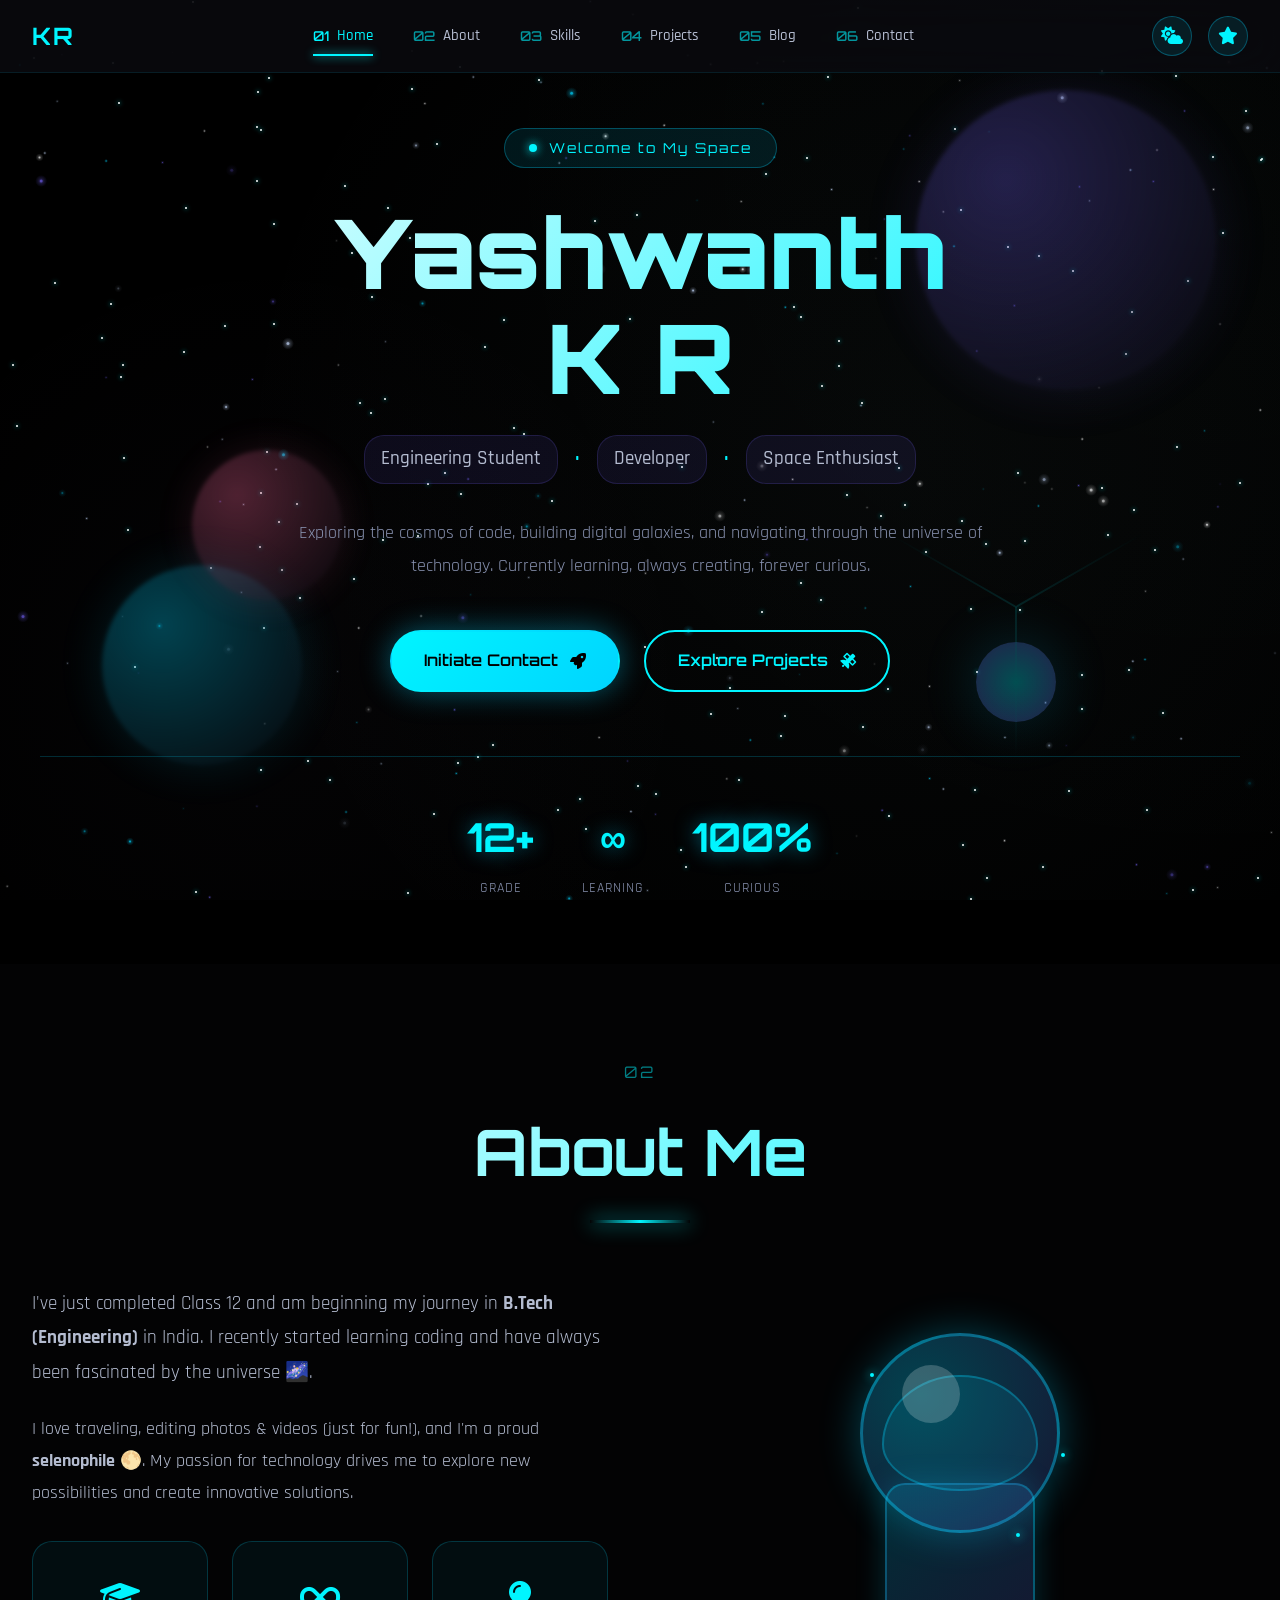
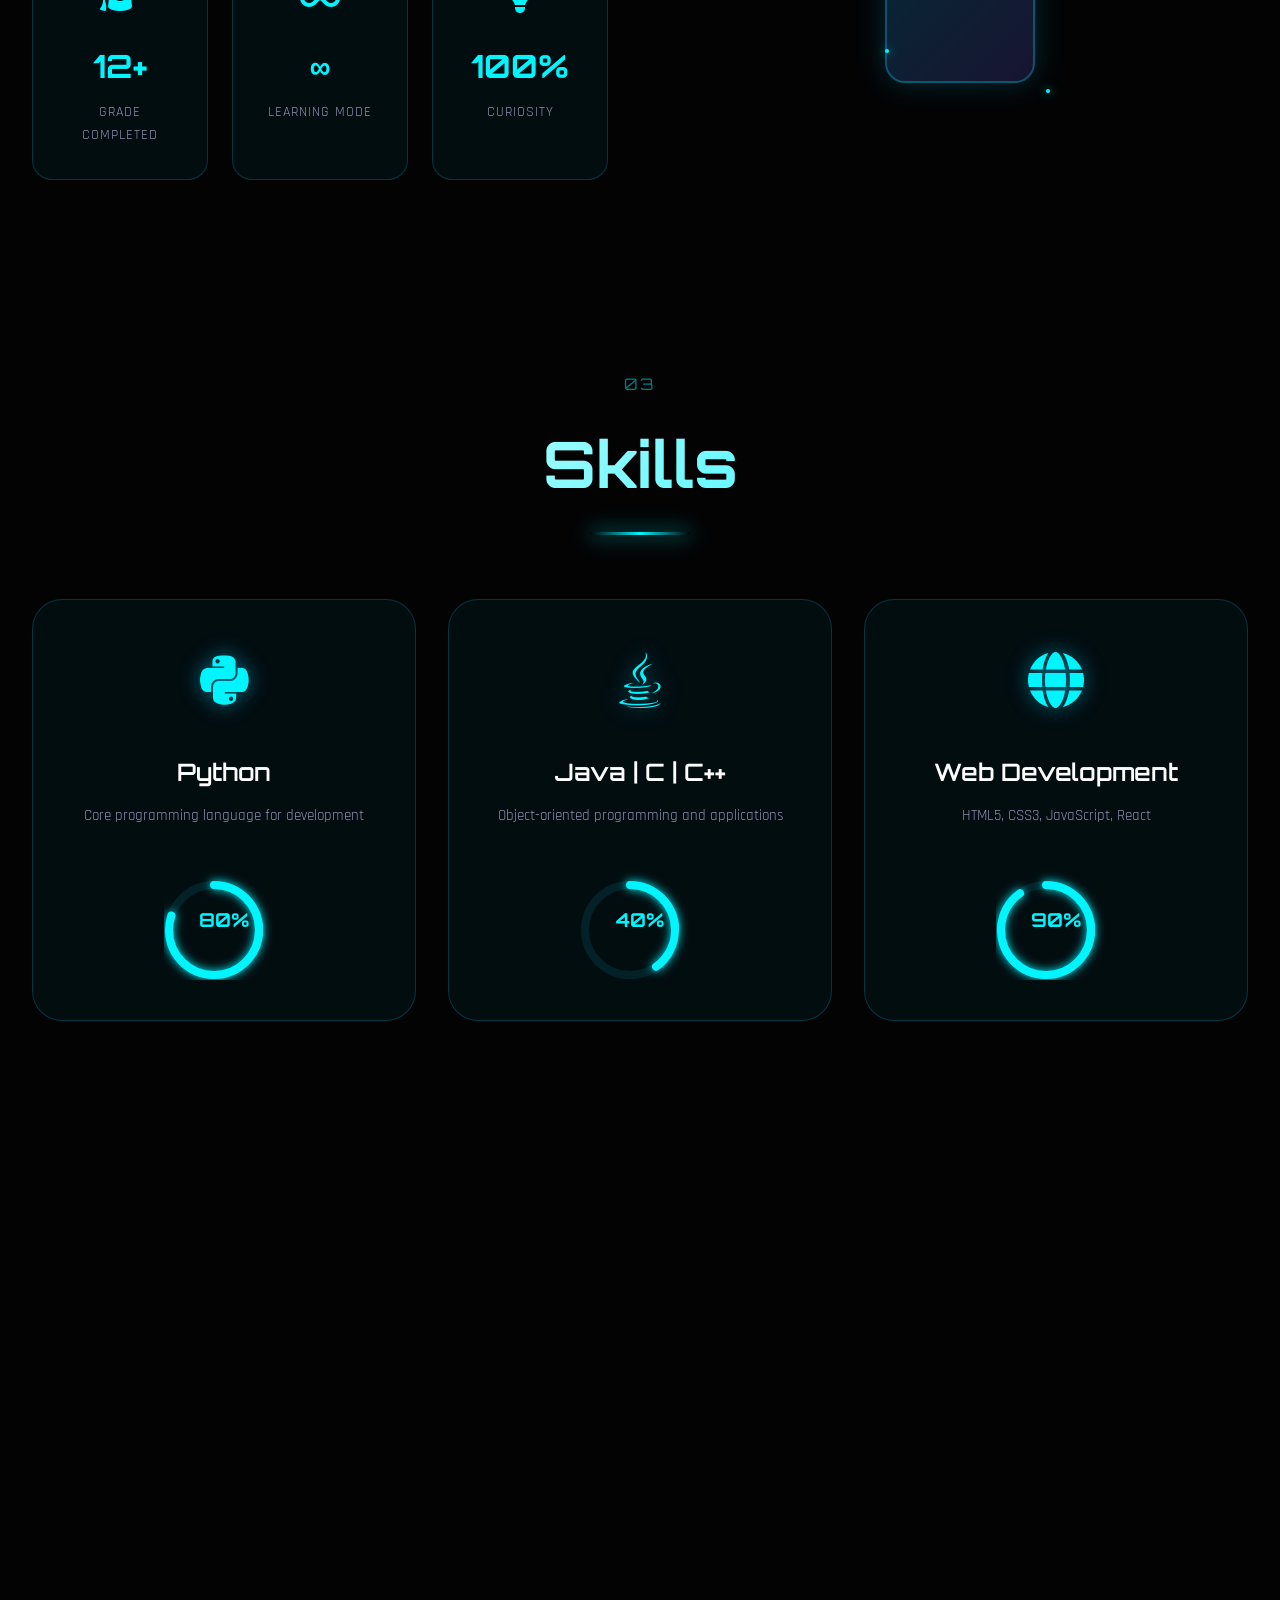
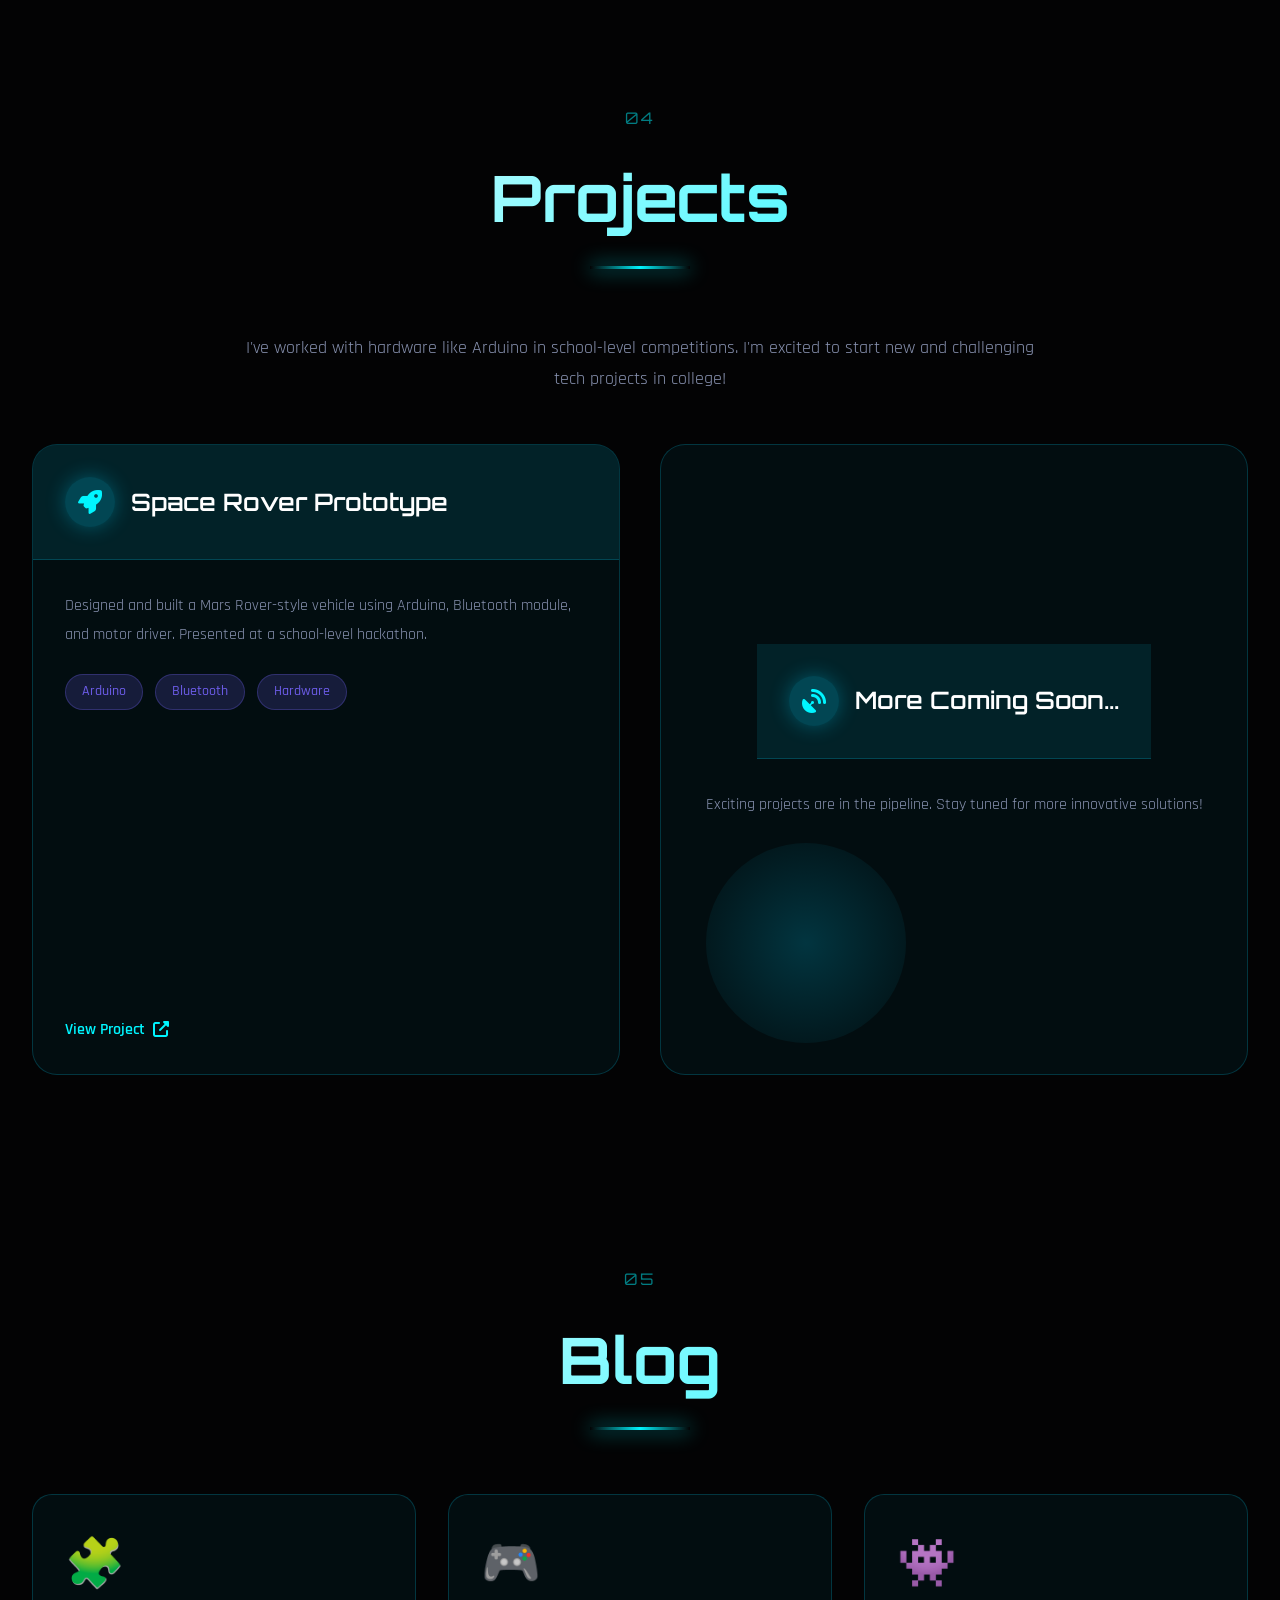
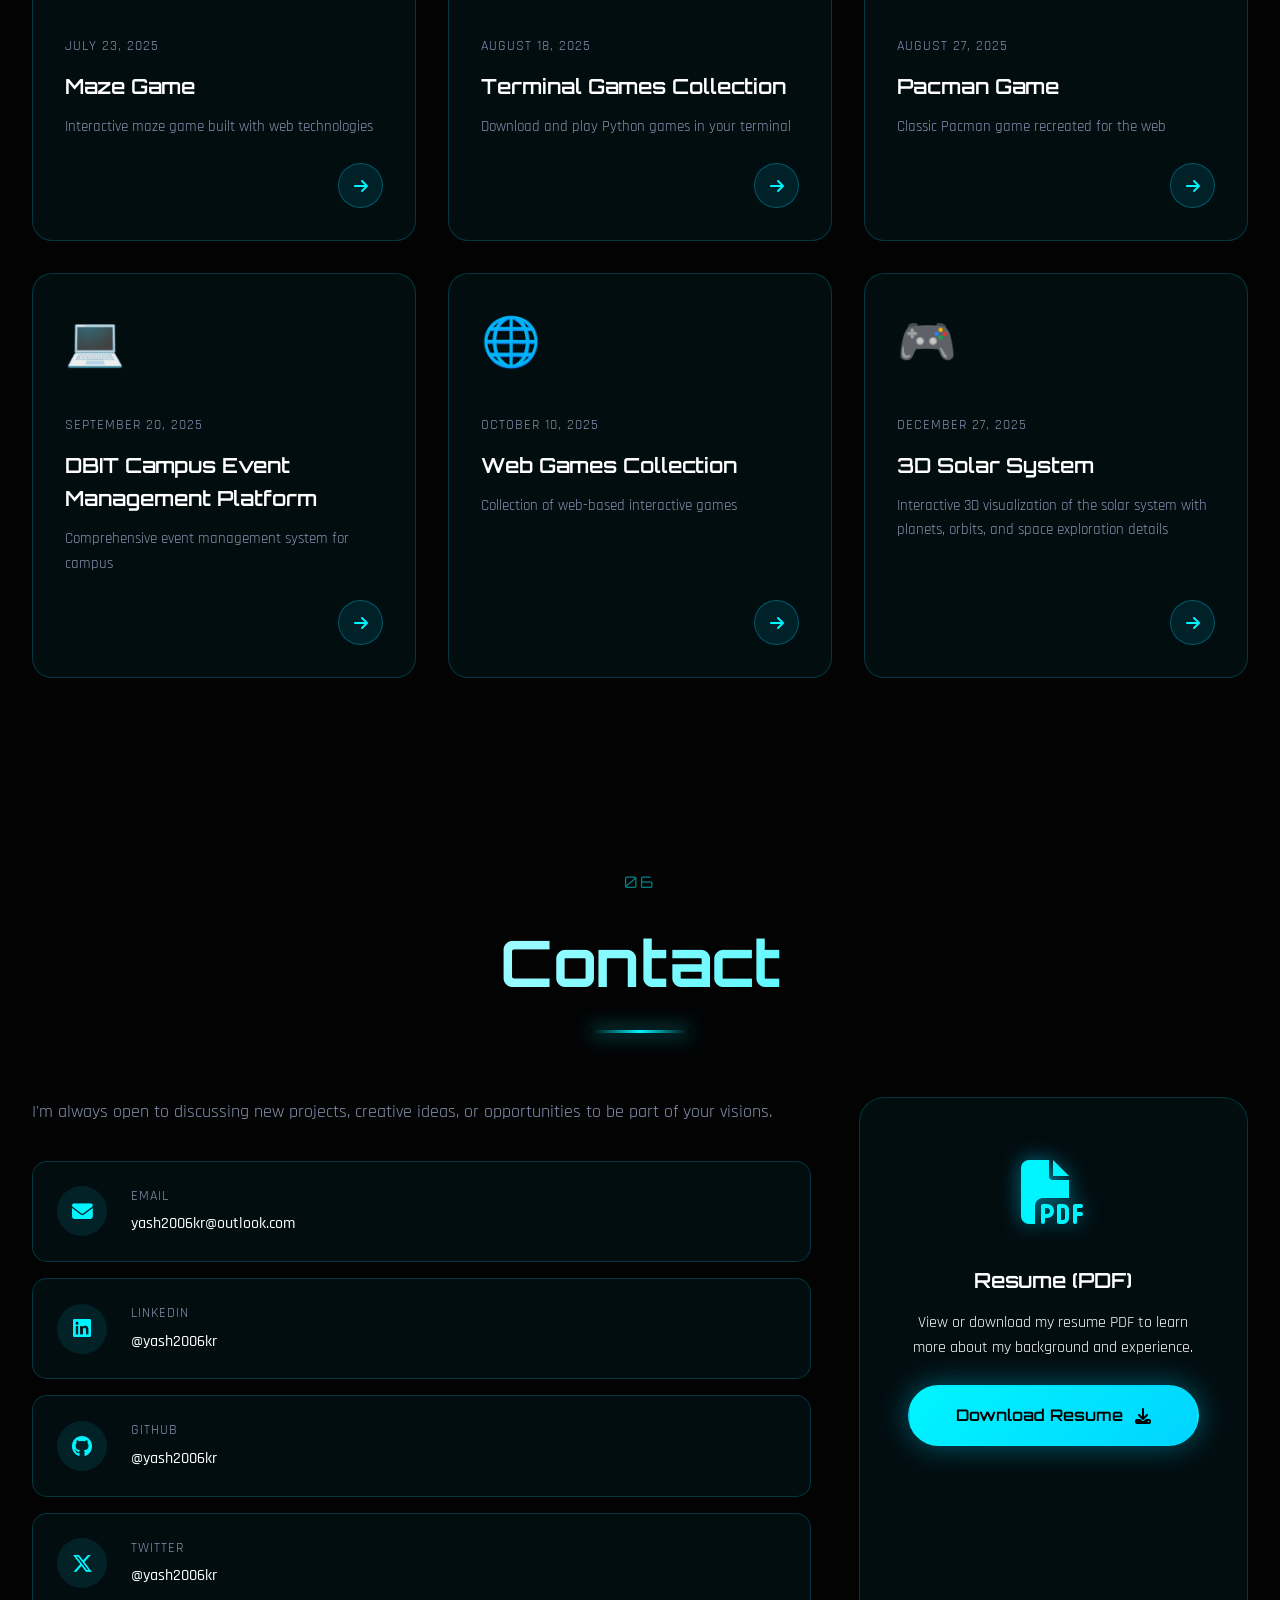
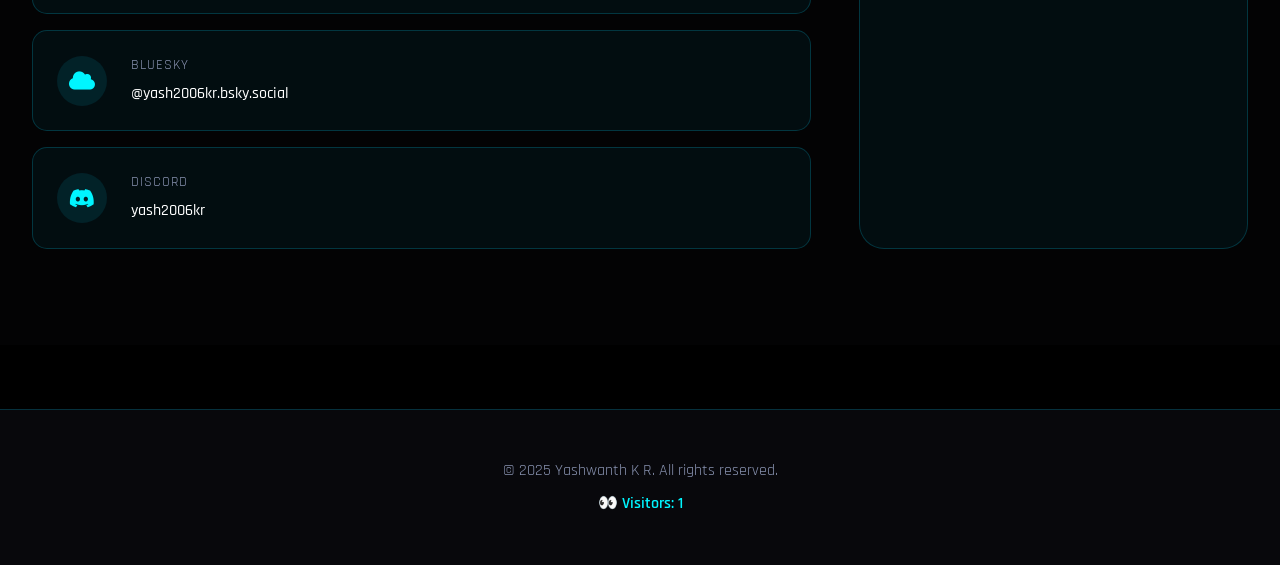
==== commit d1bb16cf: "Update portfolio with latest changes" ====
--- a/index.html
+++ b/index.html
@@ -356,7 +356,7 @@
         <article class="blog-pod">
           <div class="pod-icon">🧩</div>
           <div class="pod-content">
-            <span class="pod-date">July 23, 2024</span>
+            <span class="pod-date">July 23, 2025</span>
             <h3 class="pod-title">
               <a href="blog/maze-blog.html" target="_blank">Maze Game</a>
             </h3>
@@ -369,7 +369,7 @@
         <article class="blog-pod">
           <div class="pod-icon">🎮</div>
           <div class="pod-content">
-            <span class="pod-date">August 18, 2024</span>
+            <span class="pod-date">August 18, 2025</span>
             <h3 class="pod-title">
               <a href="blog/terminal-games.html" target="_blank">Terminal Games Collection</a>
             </h3>
@@ -382,7 +382,7 @@
         <article class="blog-pod">
           <div class="pod-icon">👾</div>
           <div class="pod-content">
-            <span class="pod-date">August 27, 2024</span>
+            <span class="pod-date">August 27, 2025</span>
             <h3 class="pod-title">
               <a href="blog/pacman.html" target="_blank">Pacman Game</a>
             </h3>
@@ -395,7 +395,7 @@
         <article class="blog-pod">
           <div class="pod-icon">💻</div>
           <div class="pod-content">
-            <span class="pod-date">September 20, 2024</span>
+            <span class="pod-date">September 20, 2025</span>
             <h3 class="pod-title">
               <a href="https://github.com/yash2006kr/dbit-campus-events-management-platform" target="_blank">DBIT Campus Event Management Platform</a>
             </h3>
@@ -408,13 +408,28 @@
         <article class="blog-pod">
           <div class="pod-icon">🌐</div>
           <div class="pod-content">
-            <span class="pod-date">October 10, 2024</span>
+            <span class="pod-date">October 10, 2025</span>
             <h3 class="pod-title">
               <a href="blog/web_based_games/index.html" target="_blank">Web Games Collection</a>
             </h3>
             <p class="pod-excerpt">Collection of web-based interactive games</p>
           </div>
           <a href="blog/web_based_games/index.html" target="_blank" class="pod-link">
+            <i class="fas fa-arrow-right"></i>
+          </a>
+        </article>
+        <article class="blog-pod">
+          <div class="pod-icon">🎮</div>
+          <div class="pod-content">
+            <span class="pod-date">December 27, 2025</span>
+            <h3 class="pod-title">
+              <a href="blog/index.html" target="_blank">3D Solar System</a>
+            </h3>
+            <p class="pod-excerpt">
+              Interactive 3D visualization of the solar system with planets, orbits, and space exploration details
+            </p>
+          </div>
+          <a href="blog/index.html" target="_blank" class="pod-link">
             <i class="fas fa-arrow-right"></i>
           </a>
         </article>
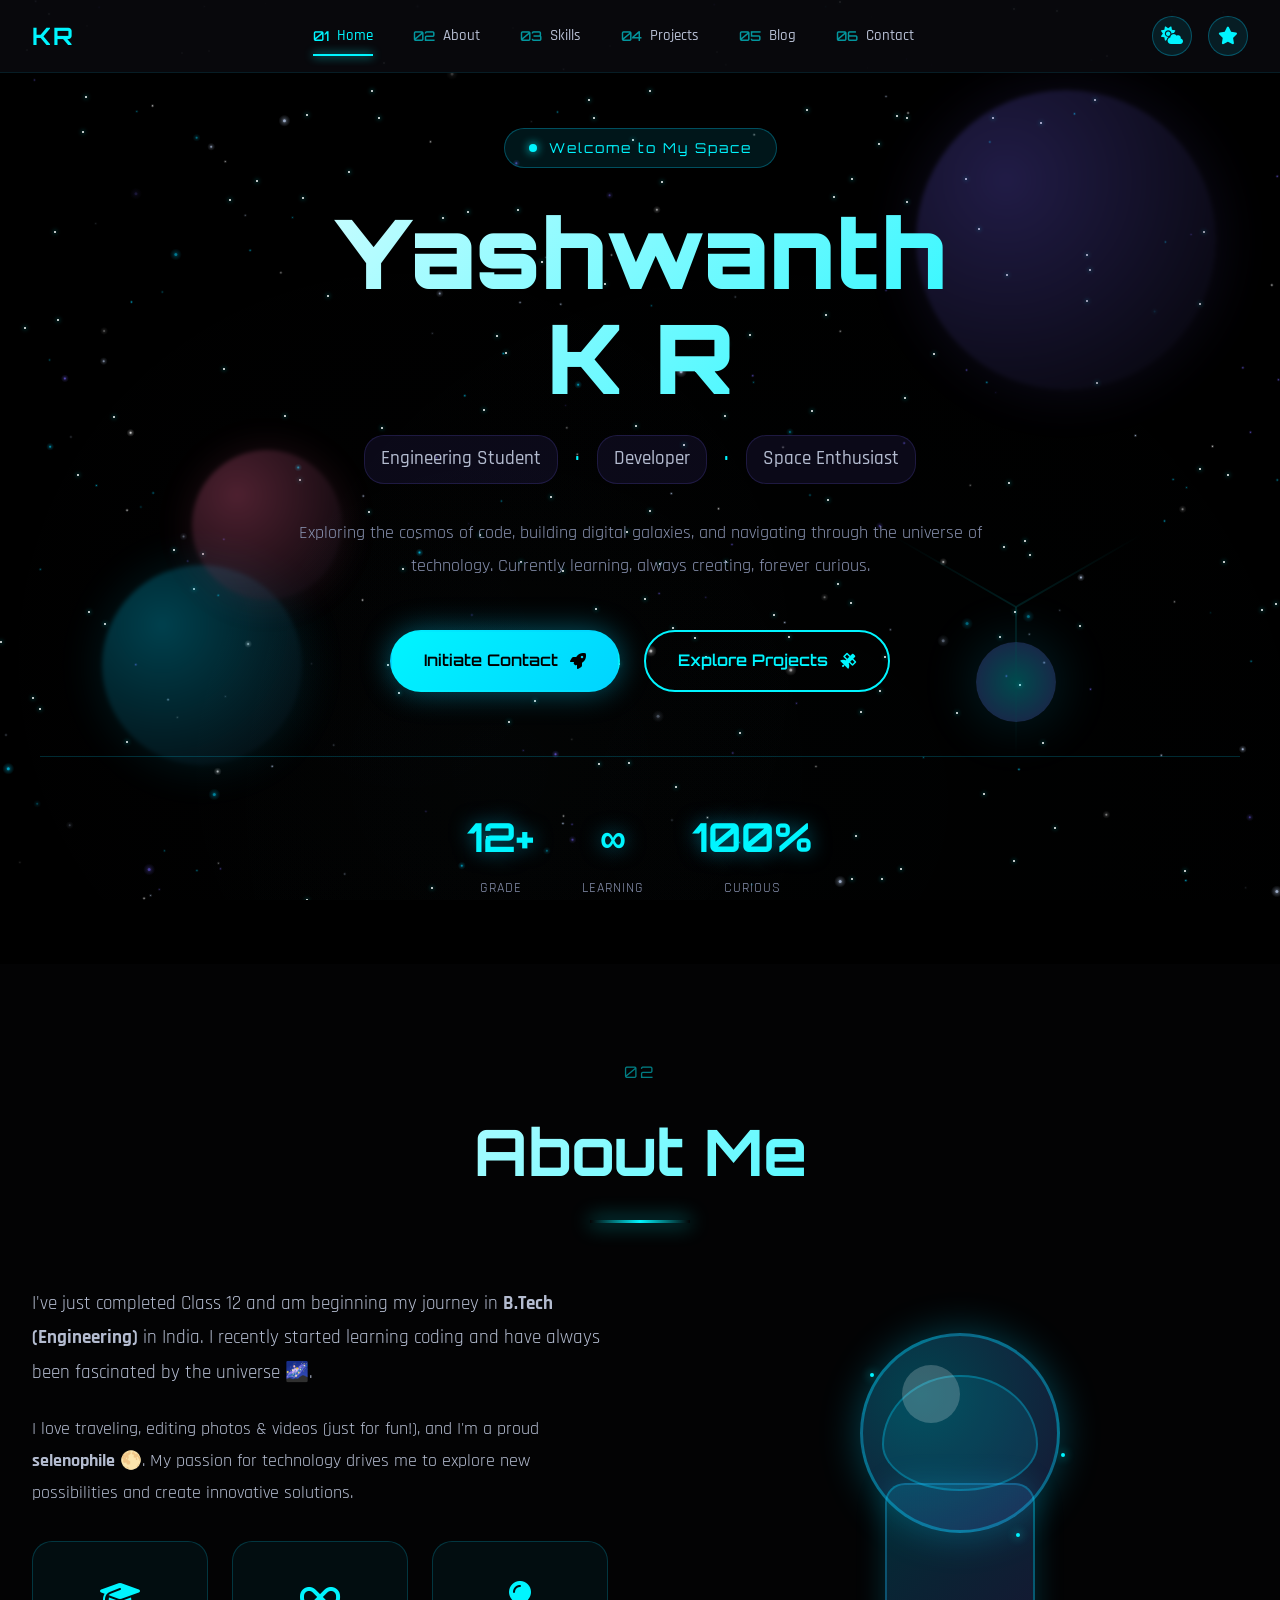
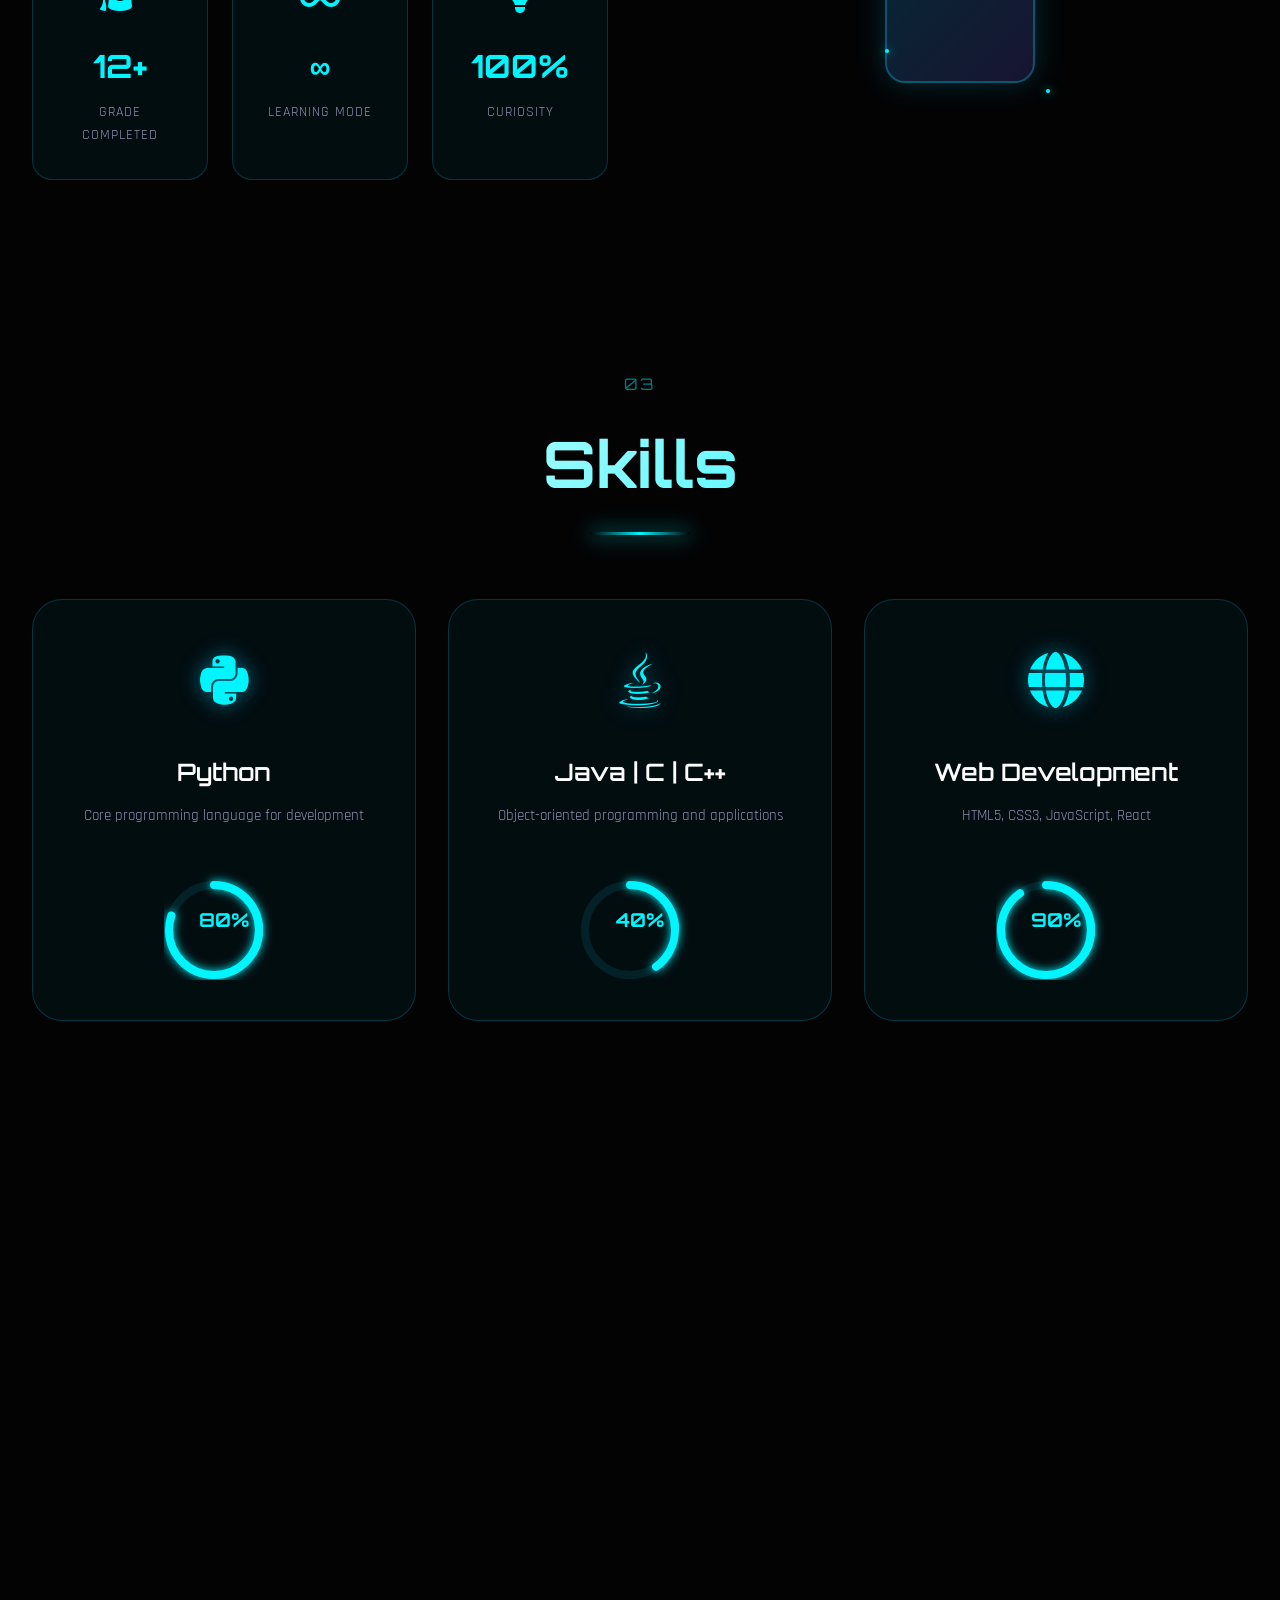
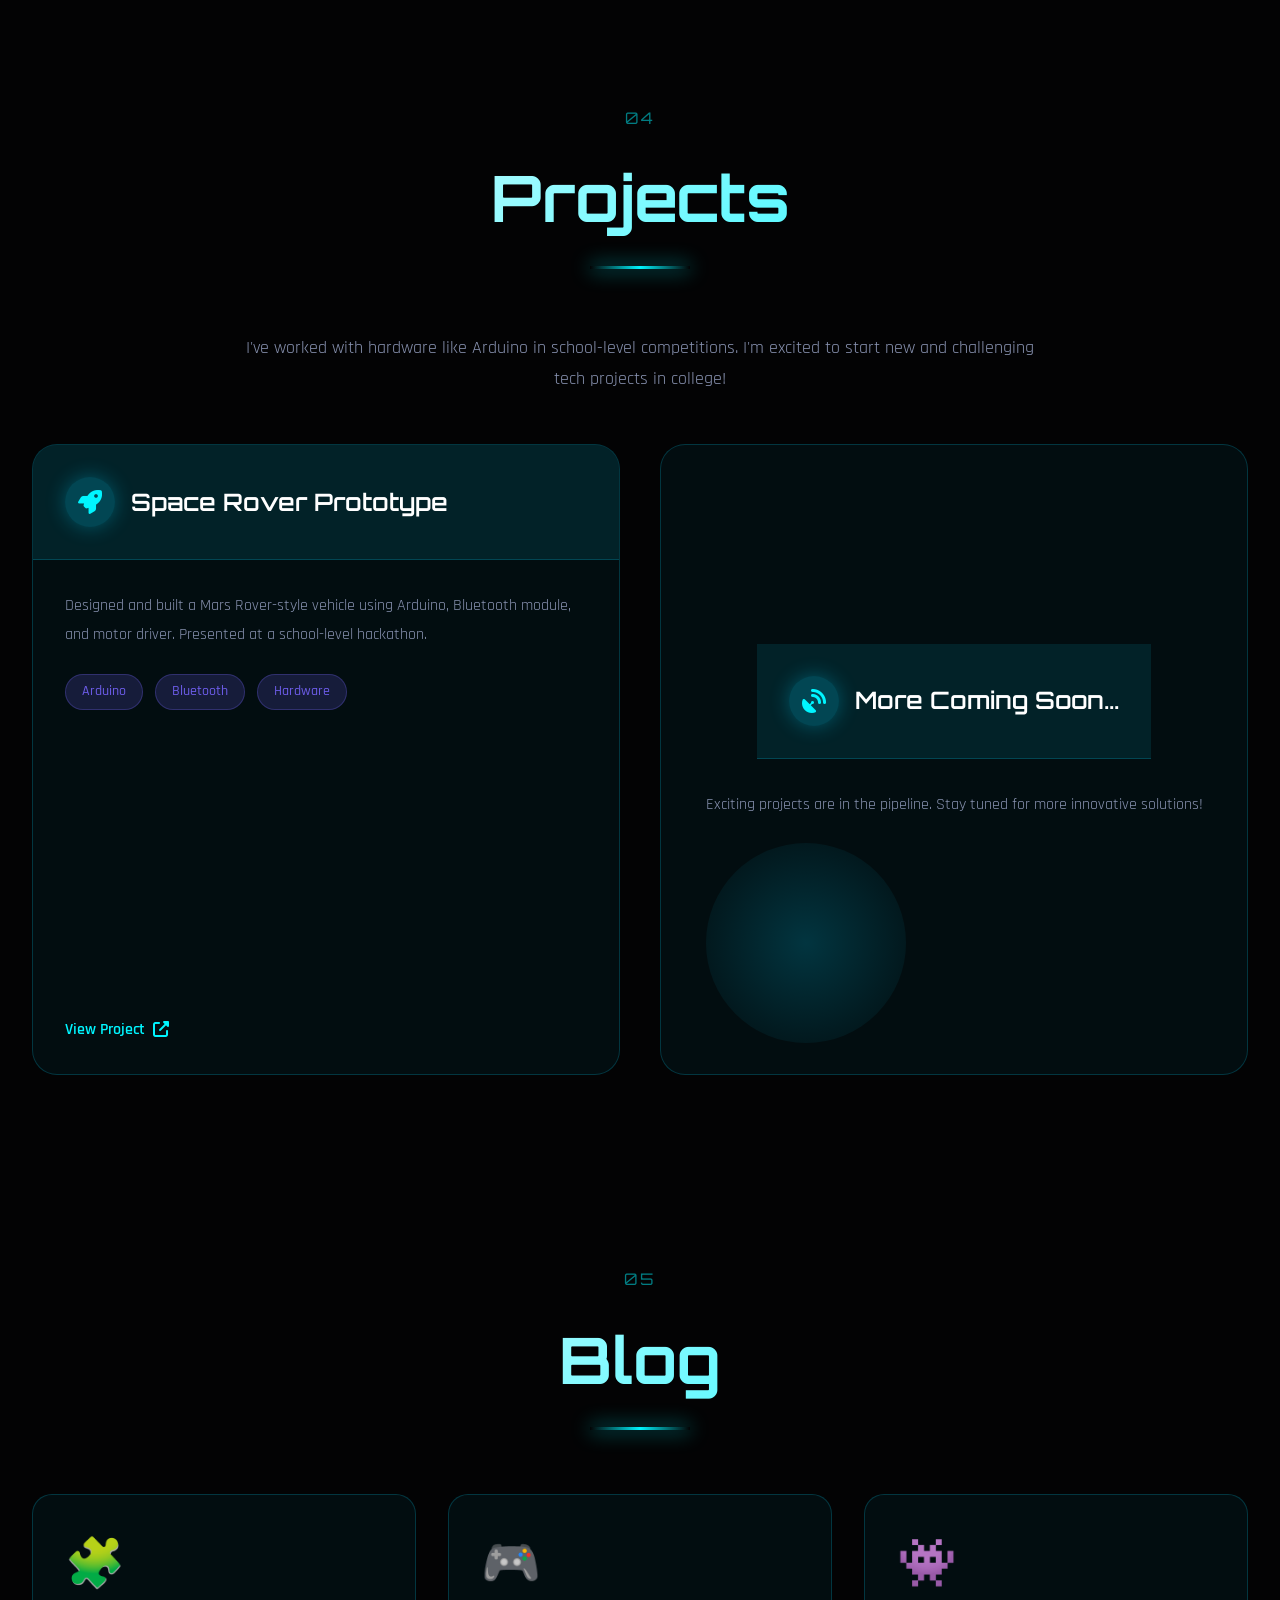
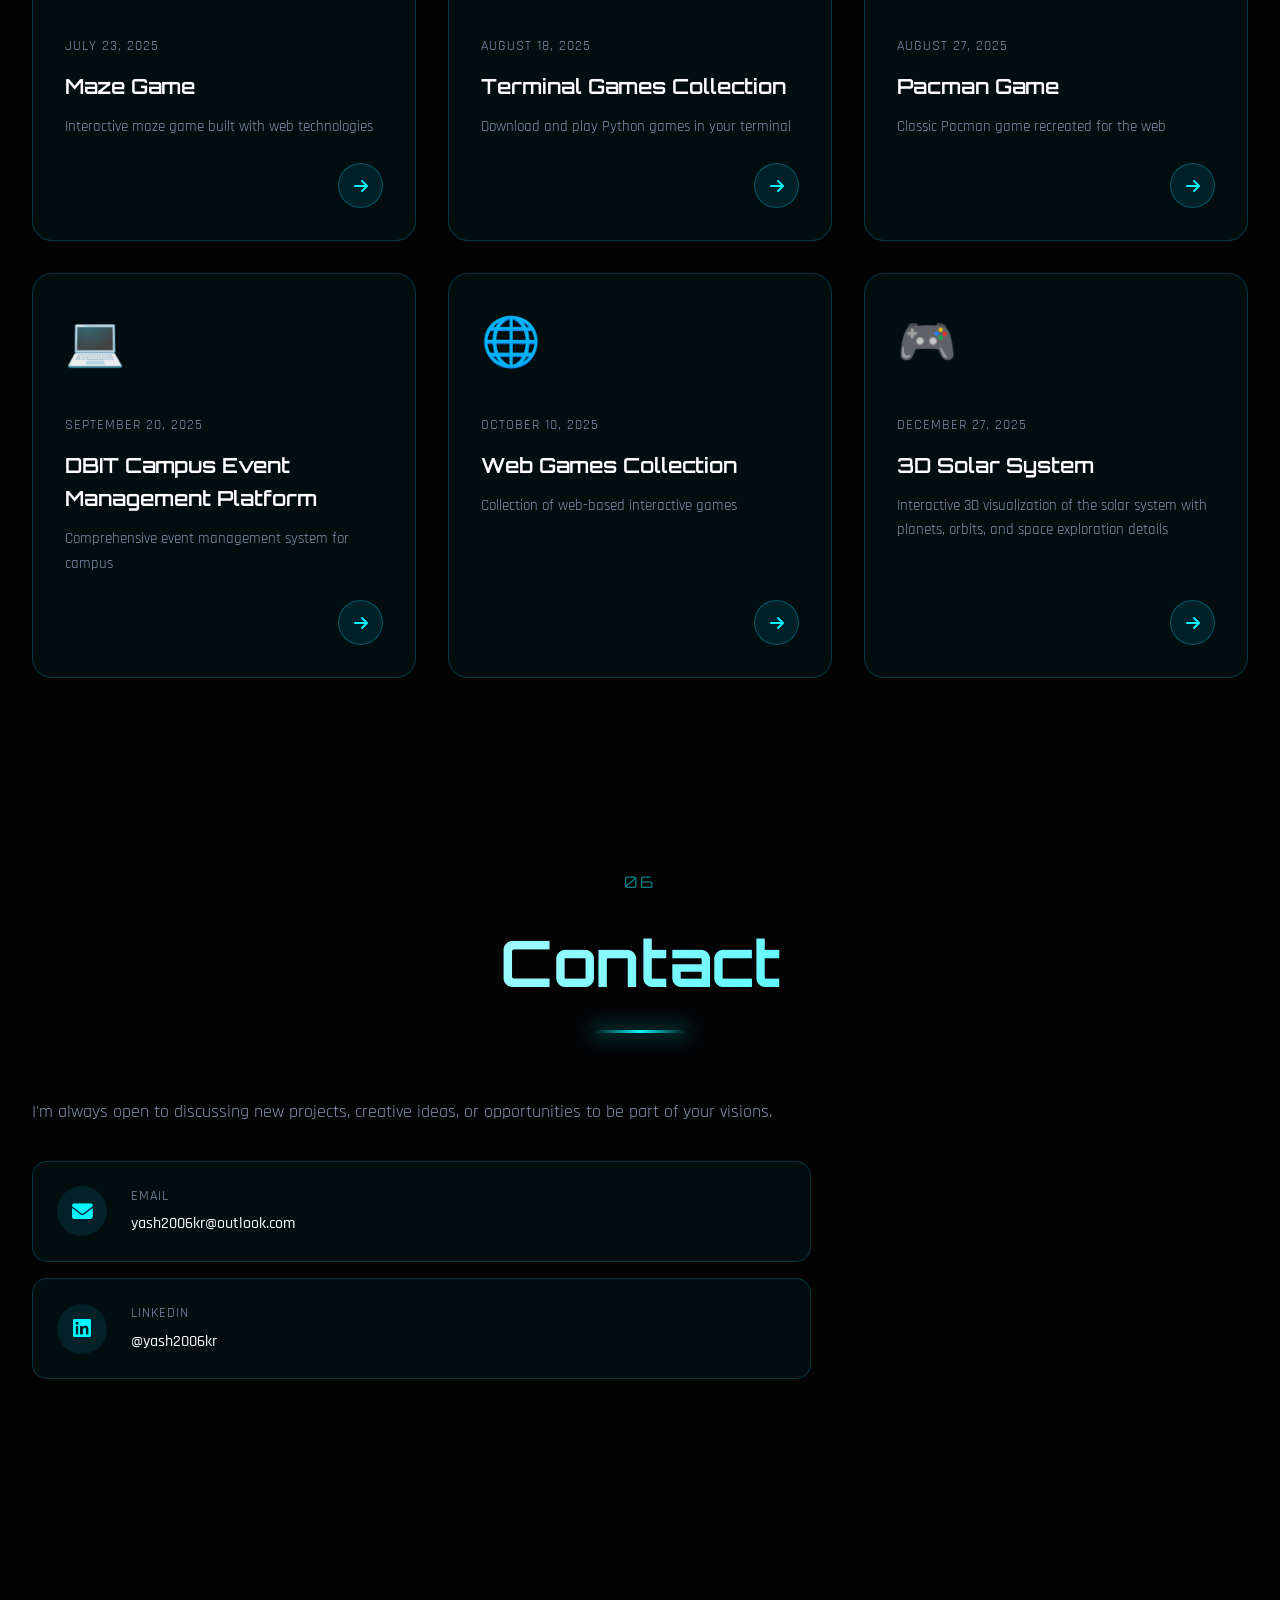
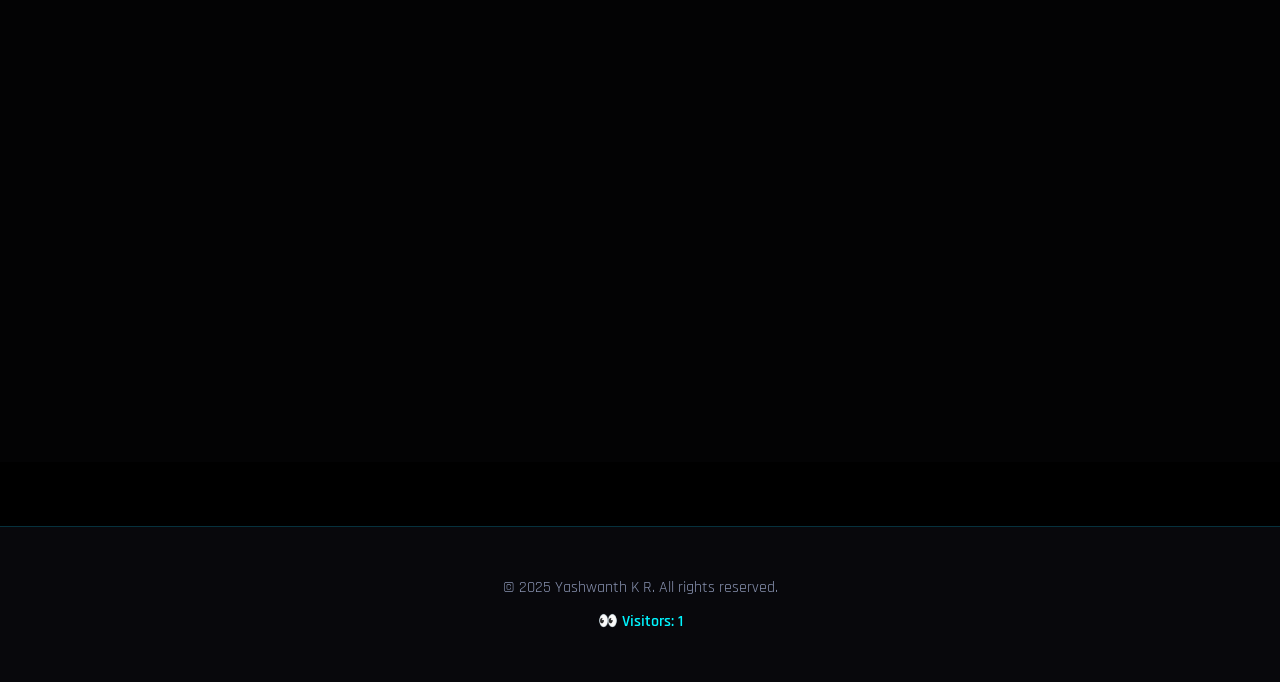
==== commit a60bb31b: "Add pinterest profile" ====
--- a/index.html
+++ b/index.html
@@ -493,6 +493,13 @@
                 <span class="contact-value">yash2006kr</span>
               </div>
             </a>
+            <a href="https://pin.it/1HtfLMGfM" target="_blank" class="contact-item">
+              <div class="contact-icon"><i class="fab fa-pinterest"></i></div>
+              <div class="contact-details">
+                <span class="contact-label">Pinterest</span>
+                <span class="contact-value">pin.it/1HtfLMGfM</span>
+              </div>
+            </a>
           </div>
         </div>
         <div class="resume-pod">
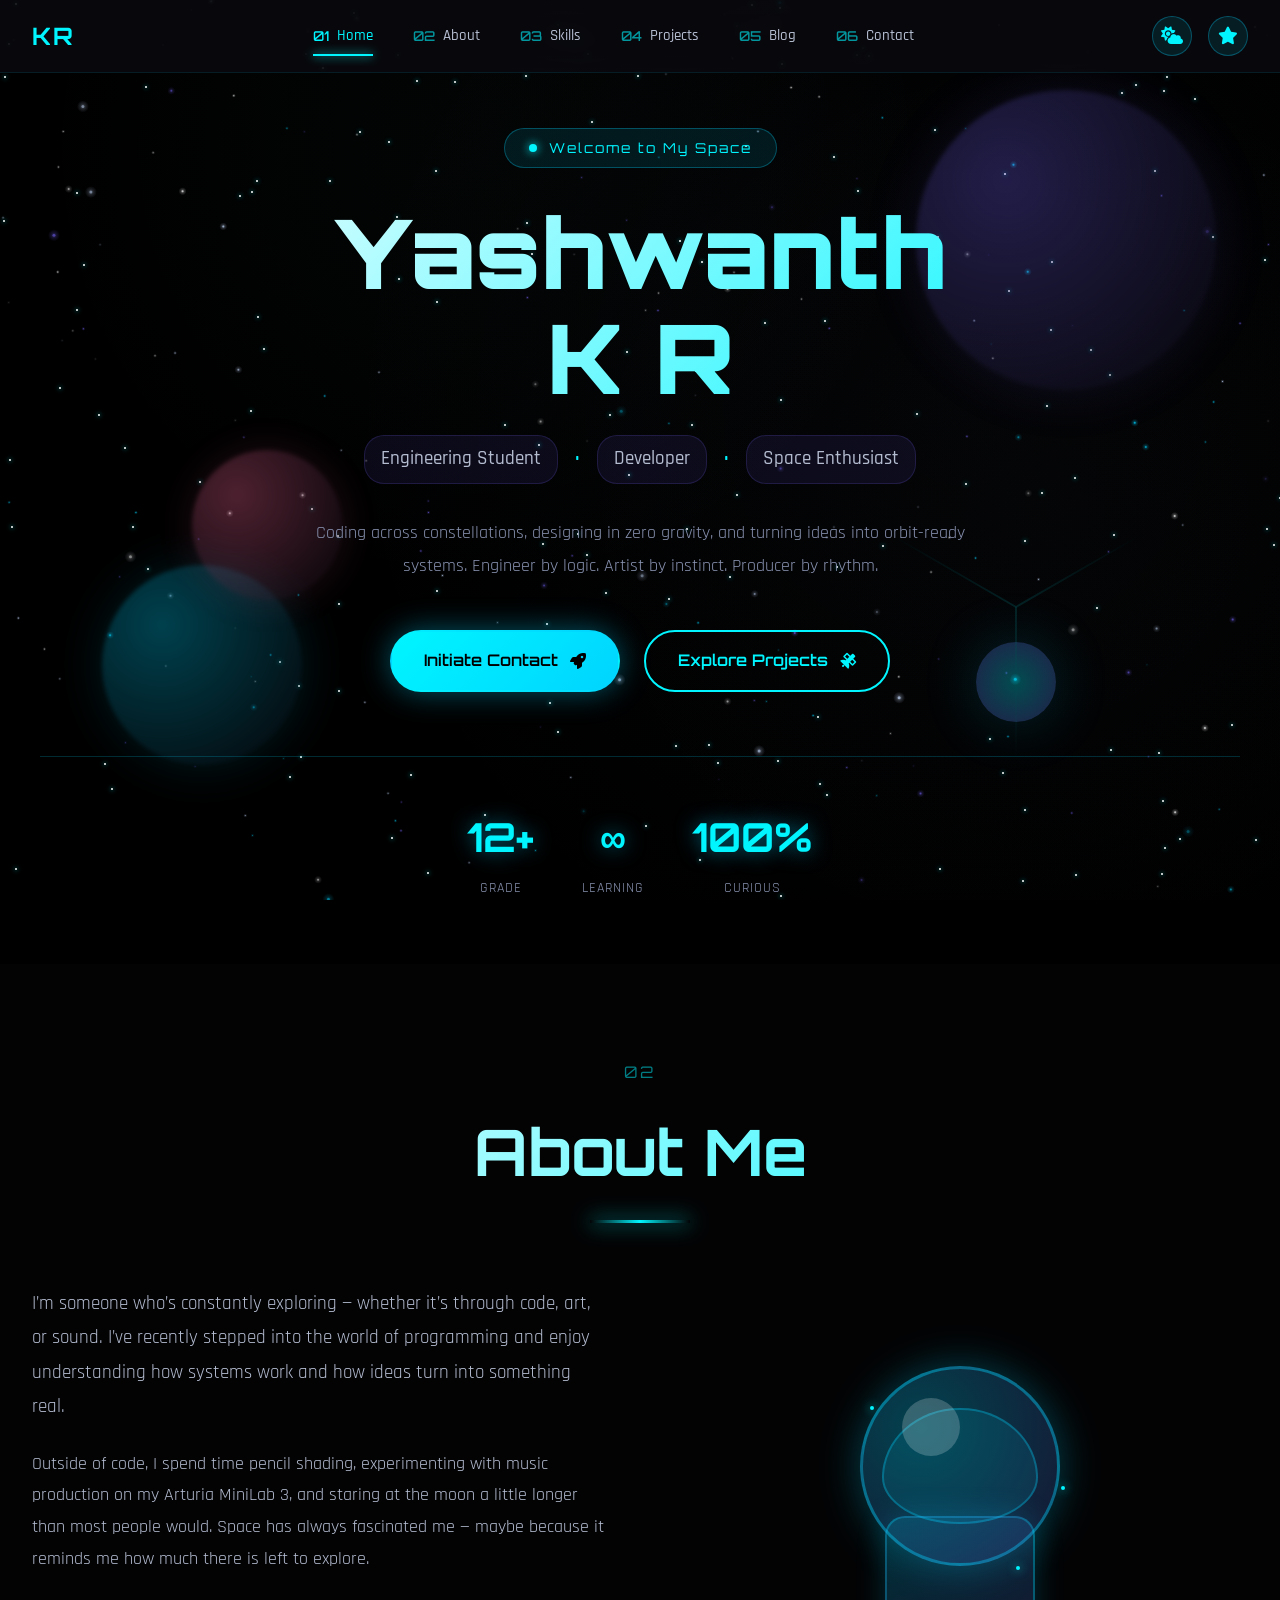
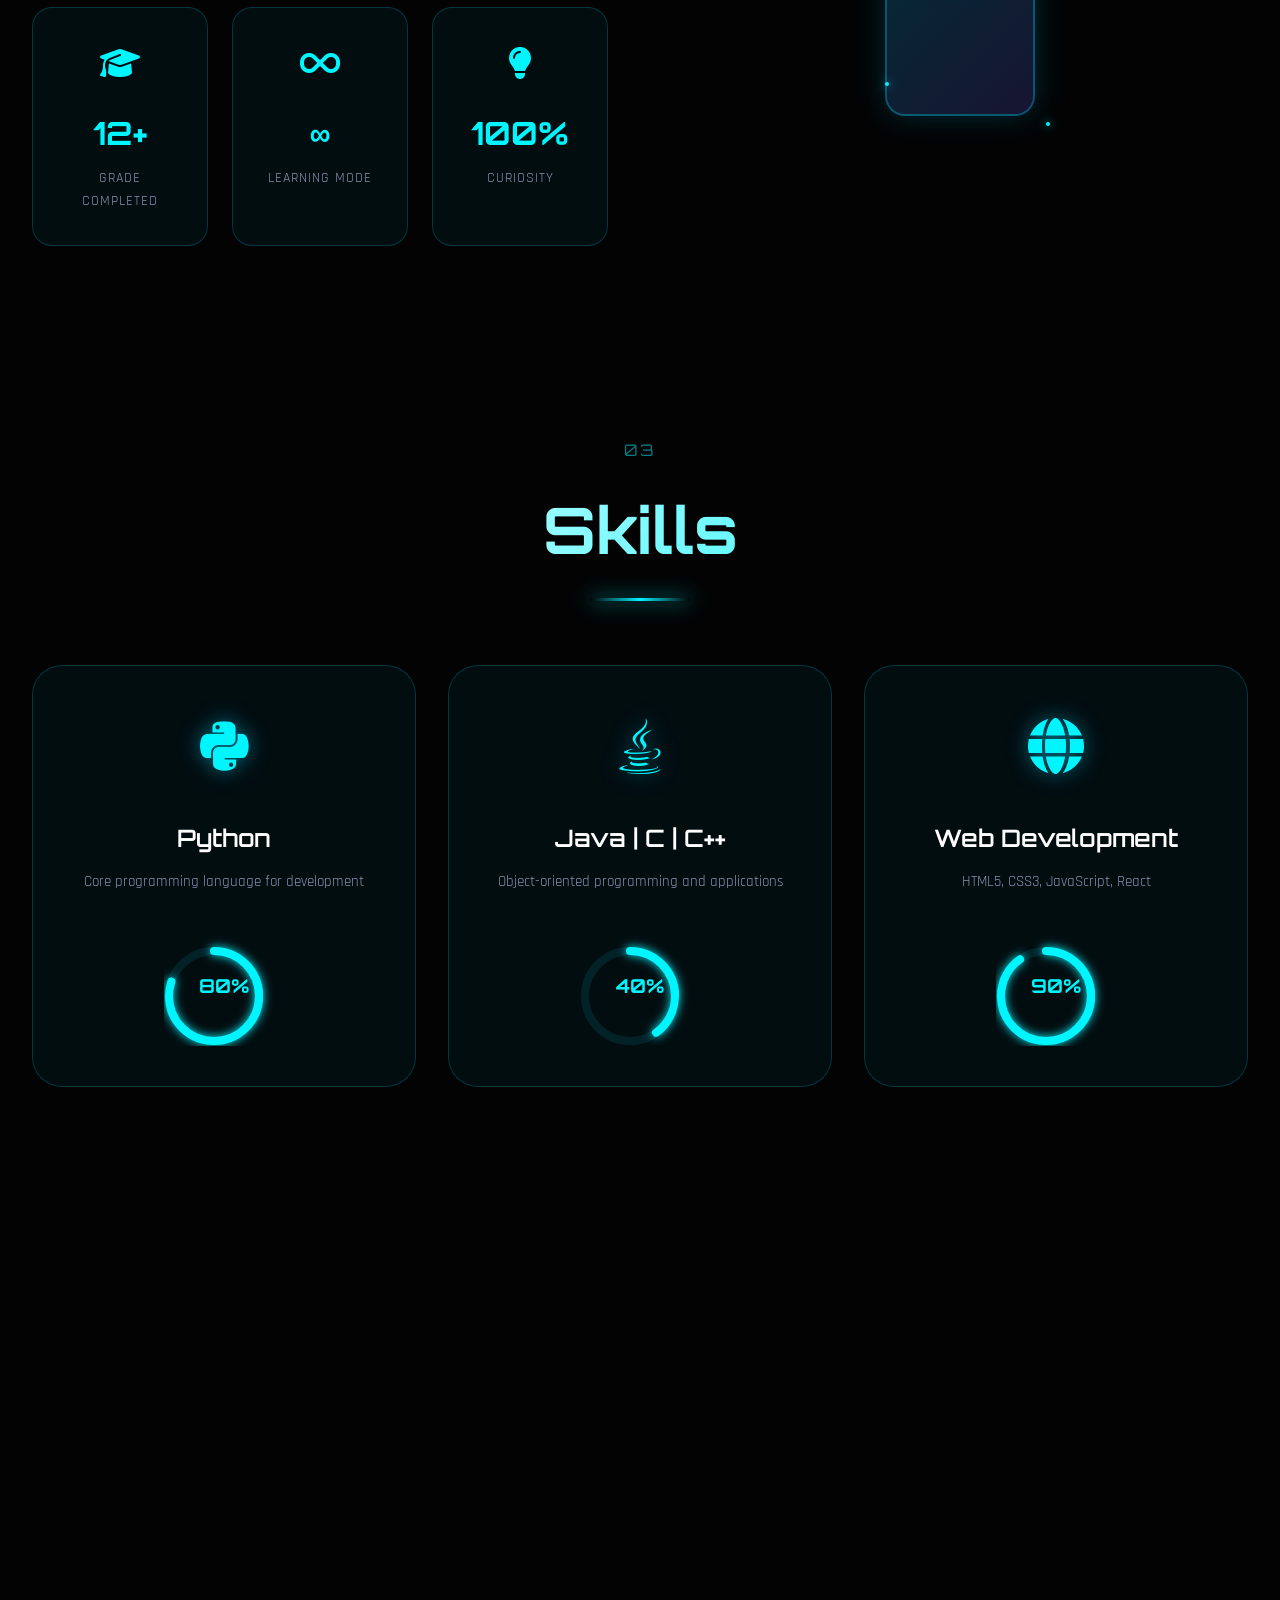
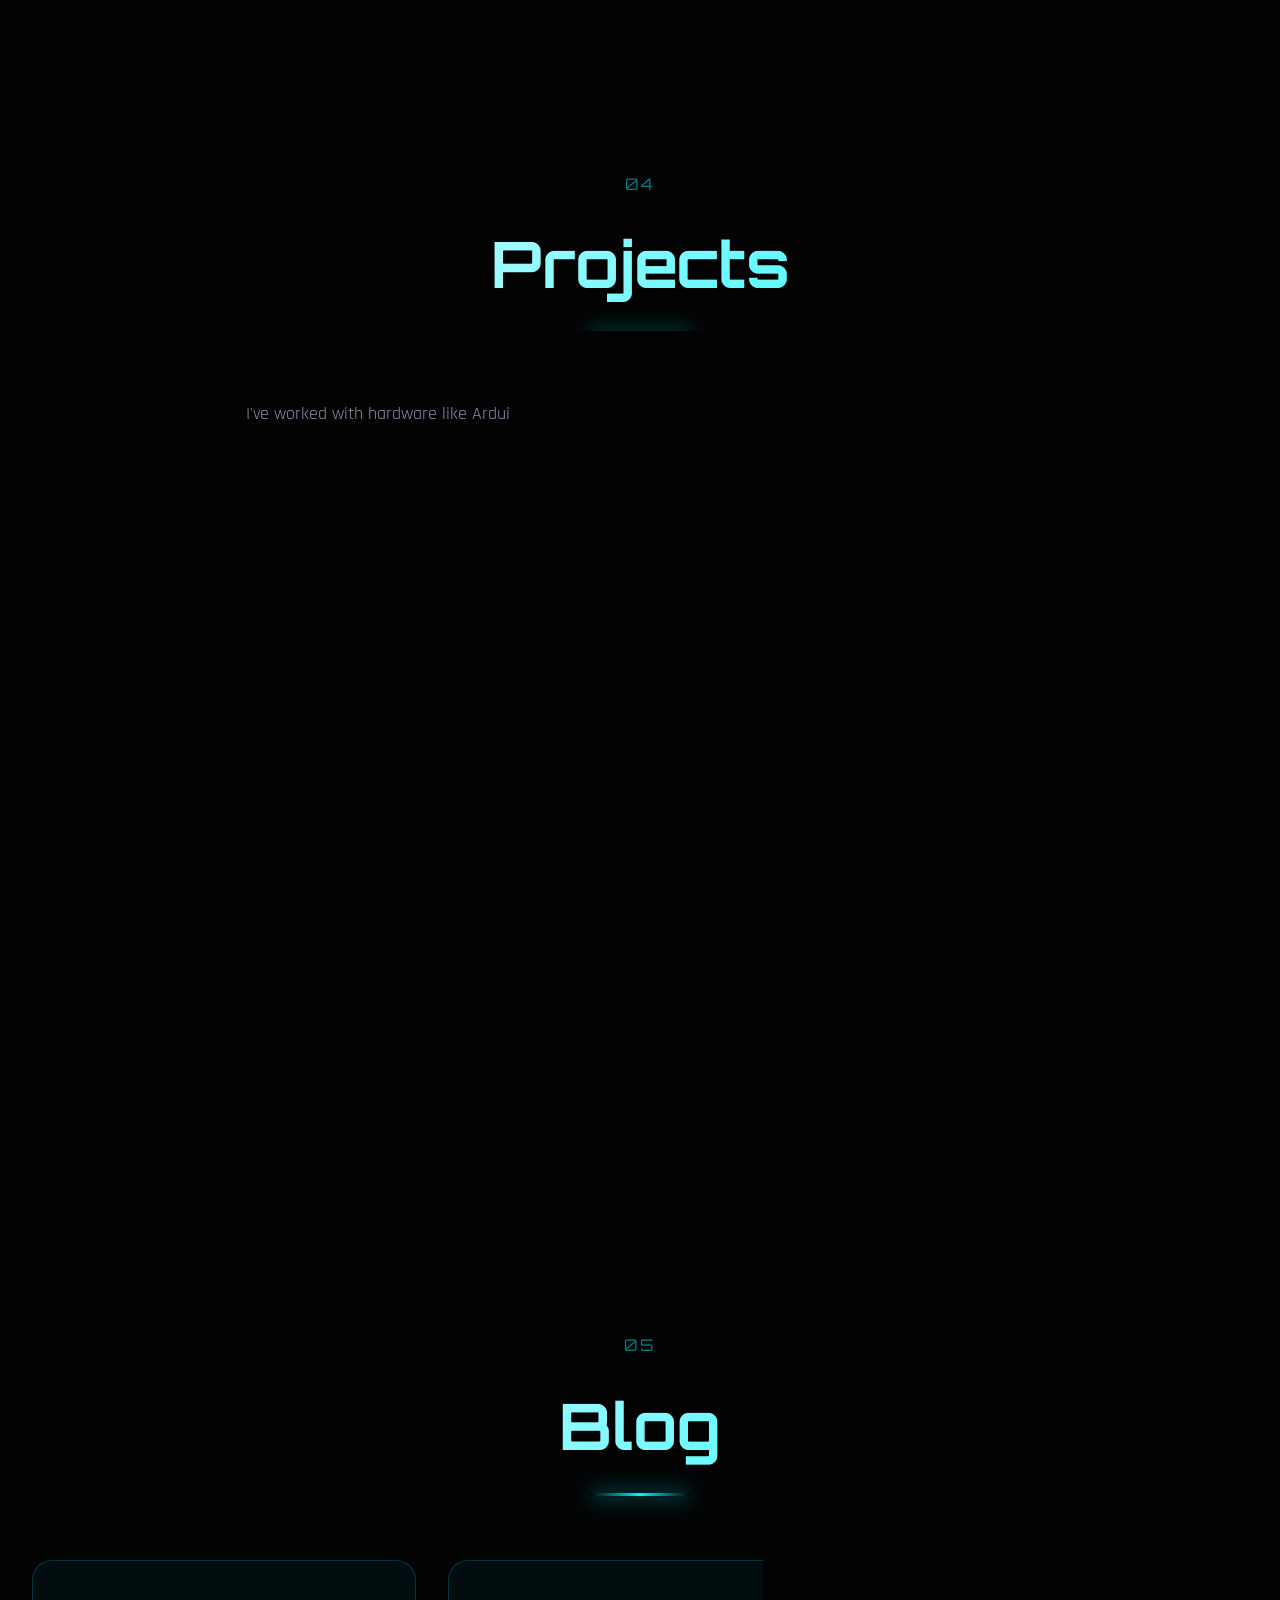
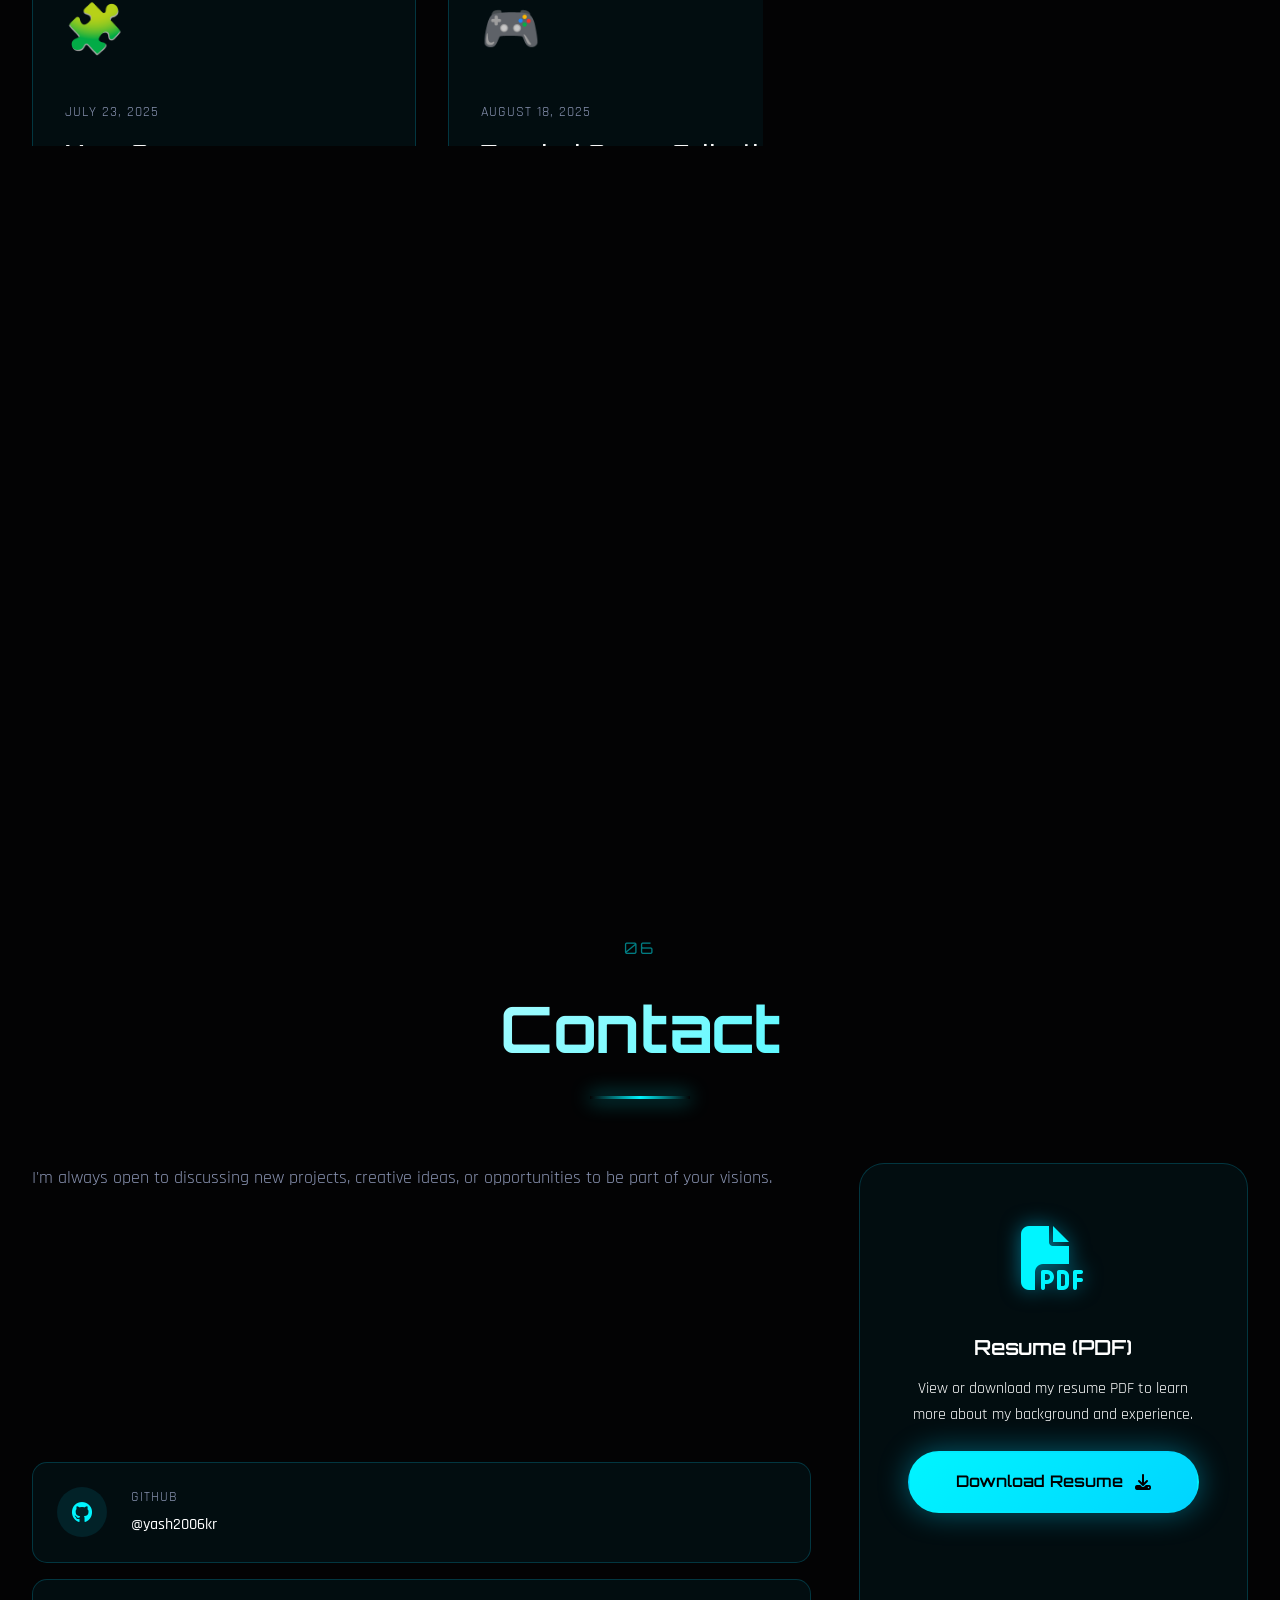
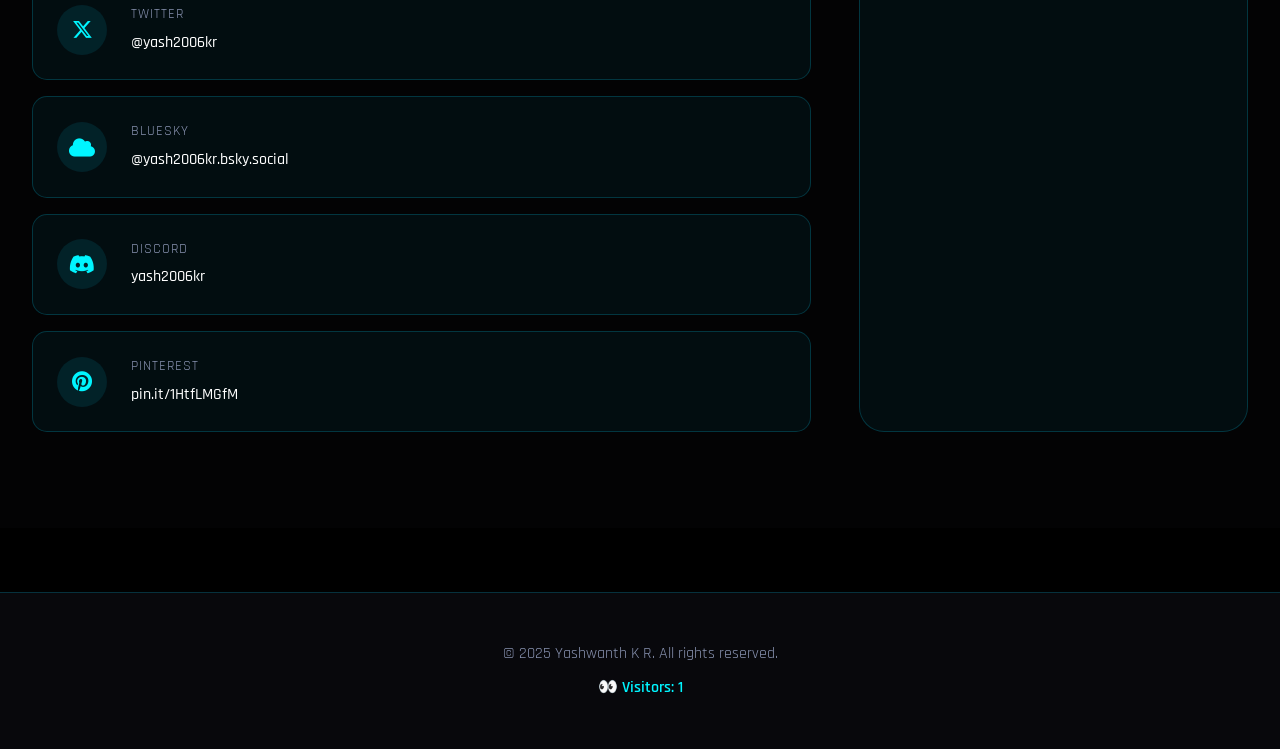
==== commit 964b0439: "Edit about me" ====
--- a/index.html
+++ b/index.html
@@ -84,8 +84,8 @@
         <span class="subtitle-item">Space Enthusiast</span>
       </div>
       <p class="hero-description">
-        Exploring the cosmos of code, building digital galaxies, and navigating through the universe of technology. 
-        Currently learning, always creating, forever curious.
+        Coding across constellations, designing in zero gravity, and turning ideas into orbit-ready systems.
+        Engineer by logic. Artist by instinct. Producer by rhythm.
       </p>
       <div class="hero-actions">
         <a href="#contact" class="space-btn primary-btn">
@@ -134,12 +134,13 @@
         <div class="about-content">
           <div class="about-text">
             <p class="about-intro">
-              I've just completed Class 12 and am beginning my journey in <strong>B.Tech (Engineering)</strong> in India. 
-              I recently started learning coding and have always been fascinated by the universe 🌌.
+              I’m someone who’s constantly exploring — whether it’s through code, art, or sound. 
+              I’ve recently stepped into the world of programming and enjoy understanding how systems work and how ideas turn into something real.
             </p>
             <p class="about-details">
-              I love traveling, editing photos & videos (just for fun!), and I'm a proud <strong>selenophile</strong> 🌕. 
-              My passion for technology drives me to explore new possibilities and create innovative solutions.
+              Outside of code, I spend time pencil shading, experimenting with music production on my Arturia MiniLab 3, 
+              and staring at the moon a little longer than most people would. Space has always fascinated me —
+              maybe because it reminds me how much there is left to explore.
             </p>
           </div>
           <div class="about-stats">
--- a/styles.css
+++ b/styles.css
@@ -761,6 +761,14 @@
   letter-spacing: 1px;
 }
 
+.stats-visual-row {
+  display: grid;
+  grid-template-columns: 2fr 1fr;
+  gap: 2rem;
+  margin-top: 2rem;
+  align-items: start;
+}
+
 .about-visual {
   display: flex;
   align-items: center;
@@ -1489,6 +1497,10 @@
     grid-template-columns: 1fr;
   }
 
+  .stats-visual-row {
+    grid-template-columns: 1fr;
+  }
+
   .contact-grid {
     grid-template-columns: 1fr;
   }
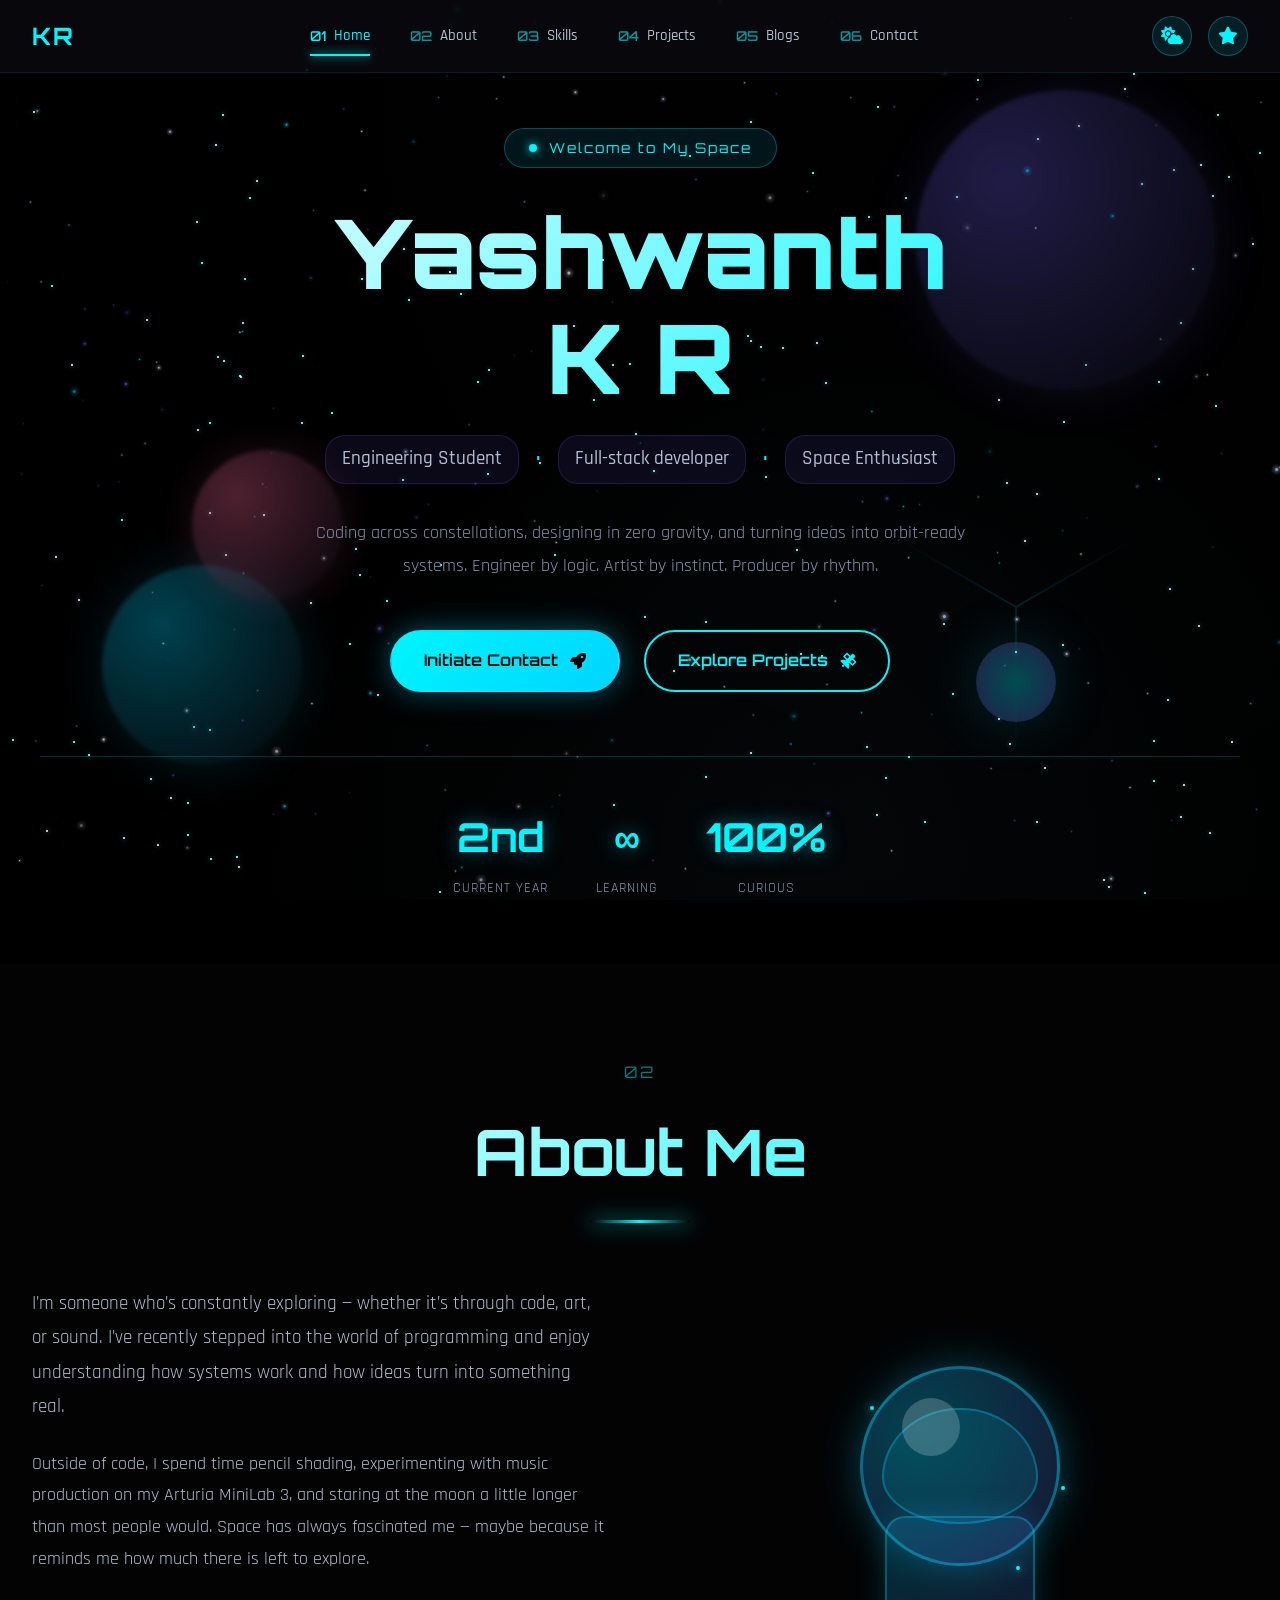
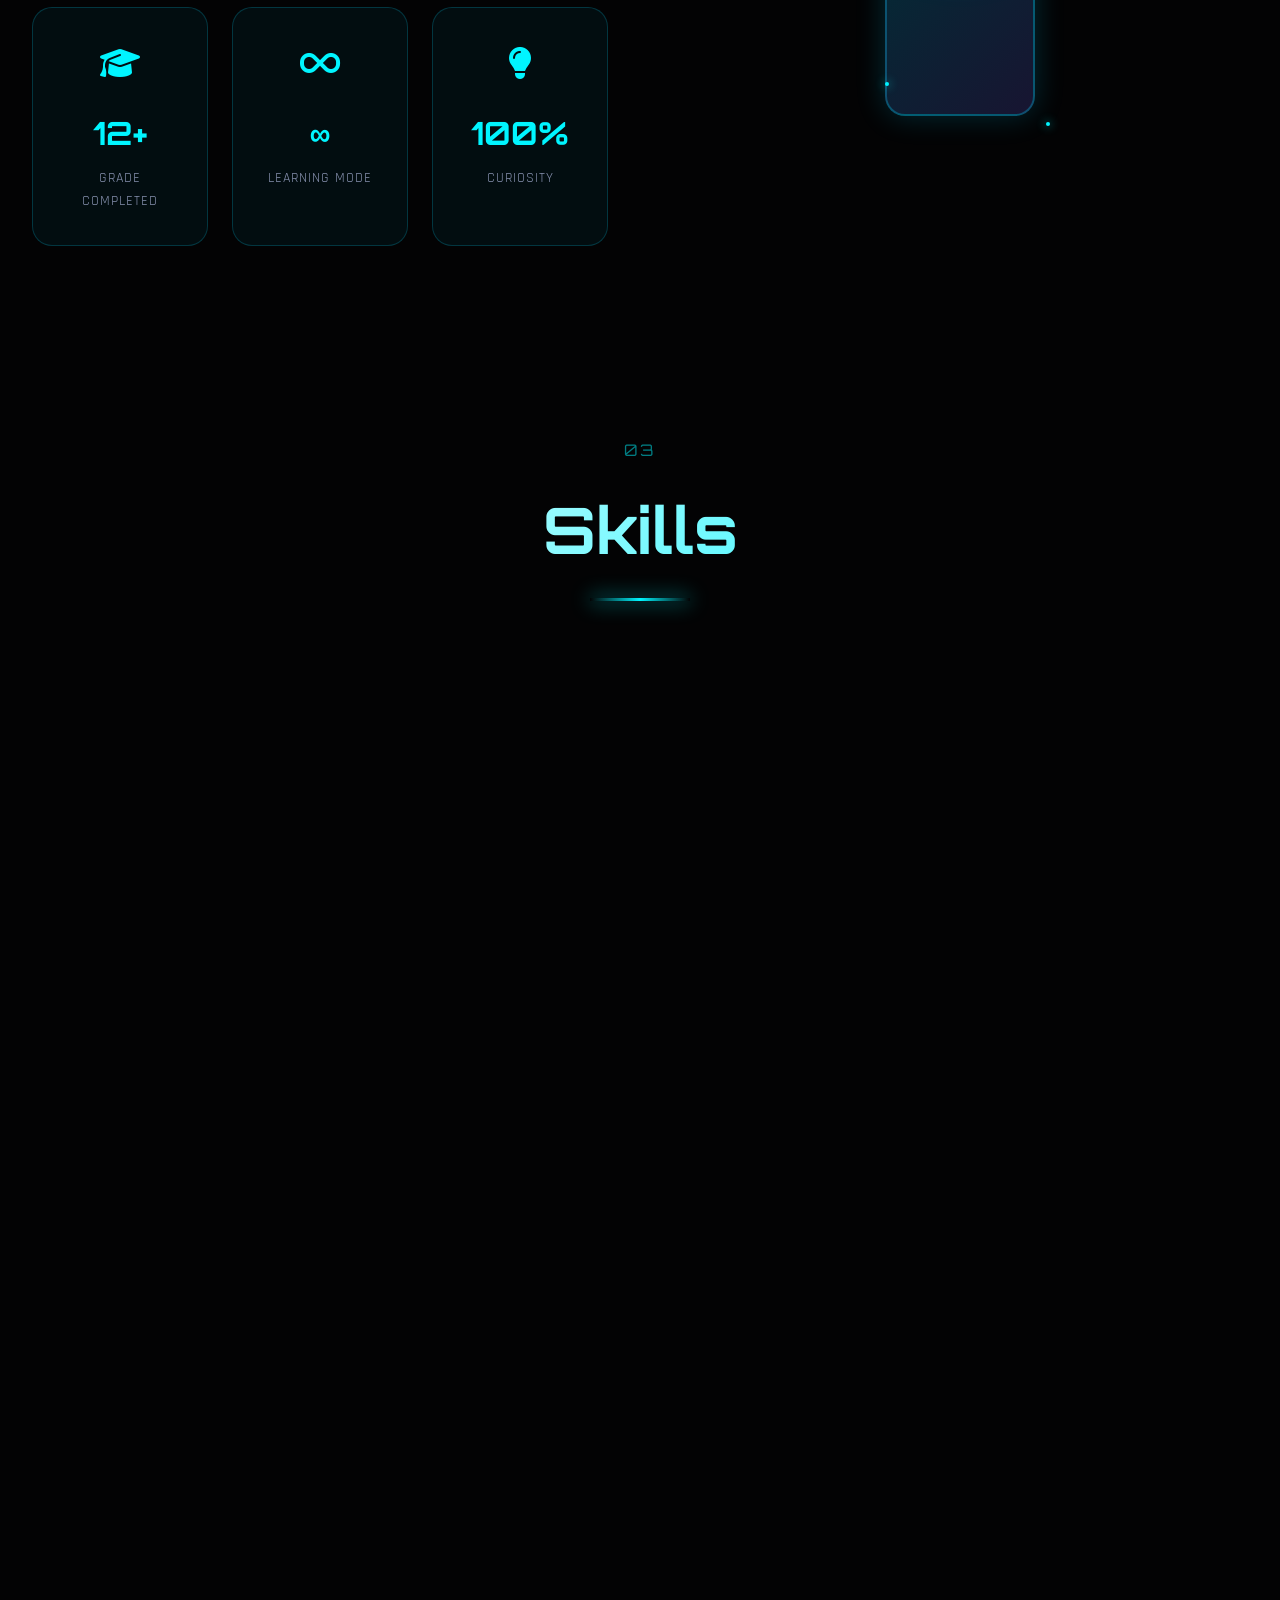
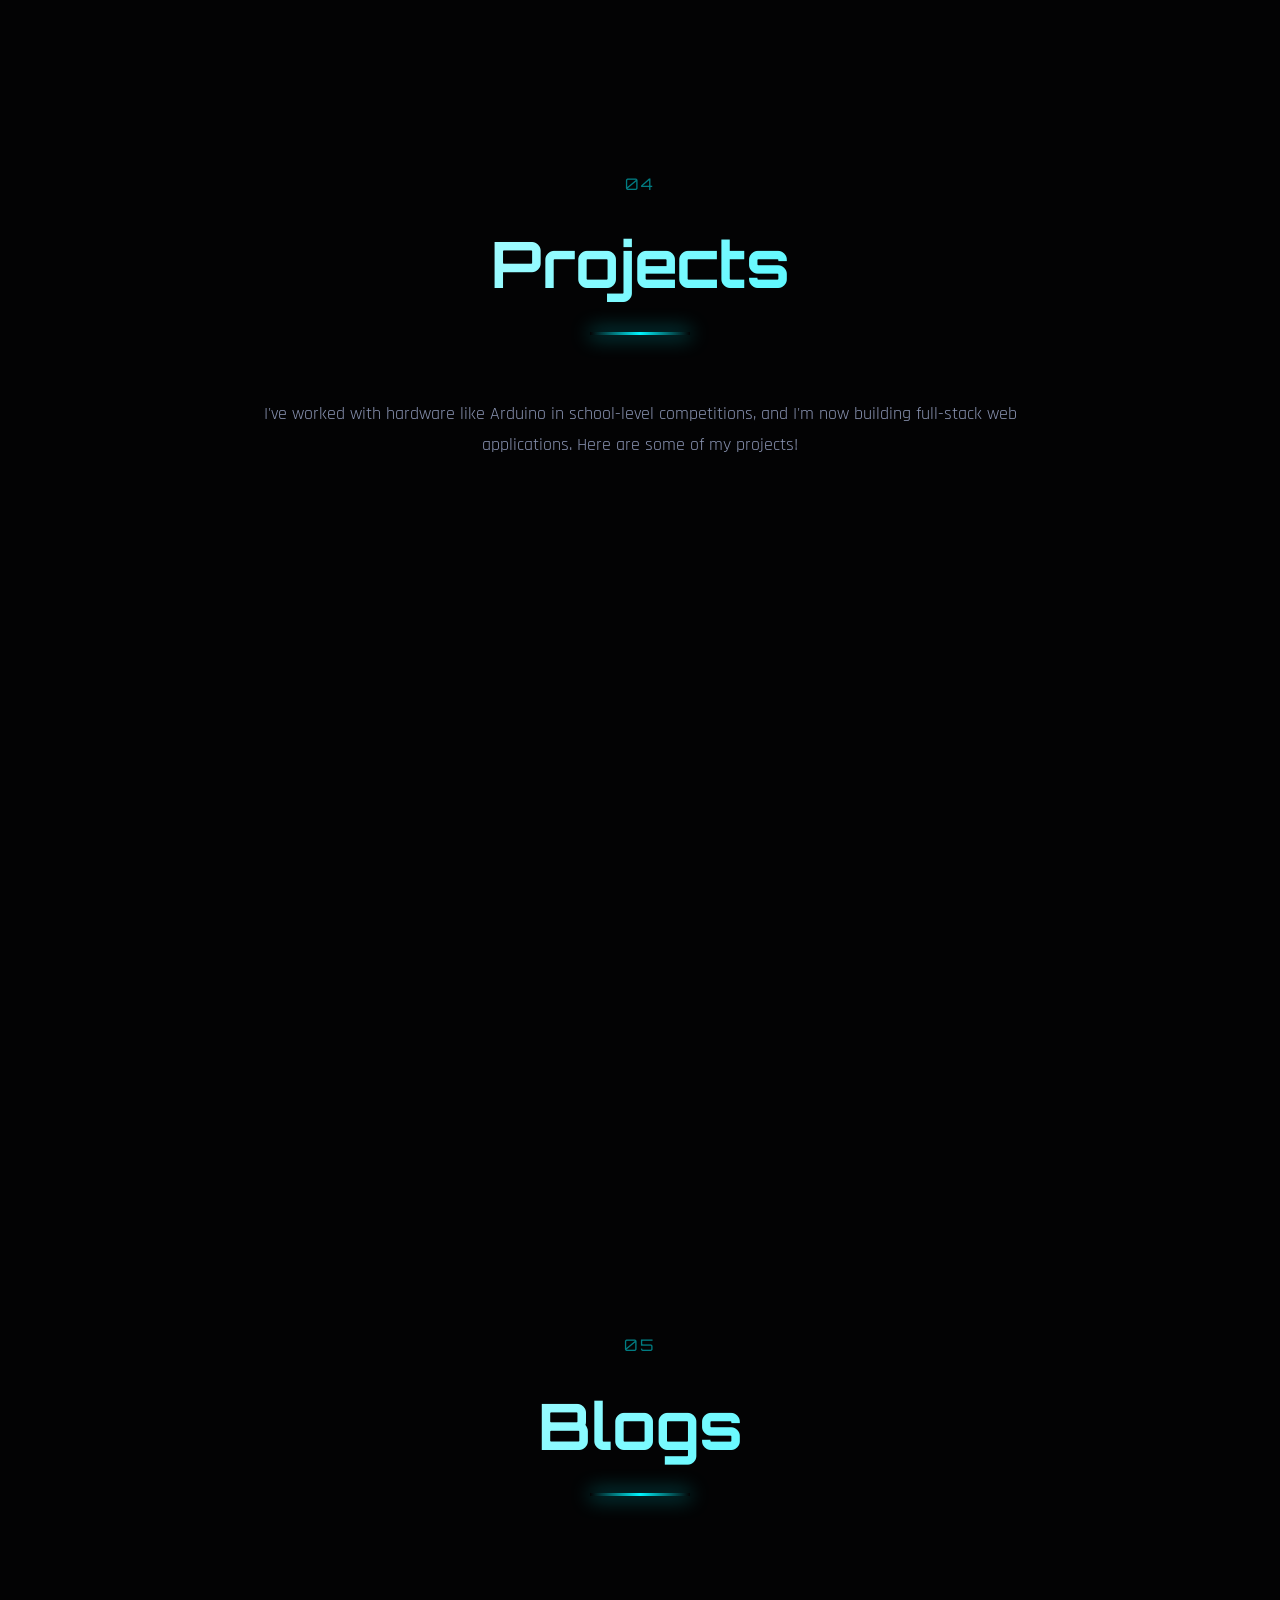
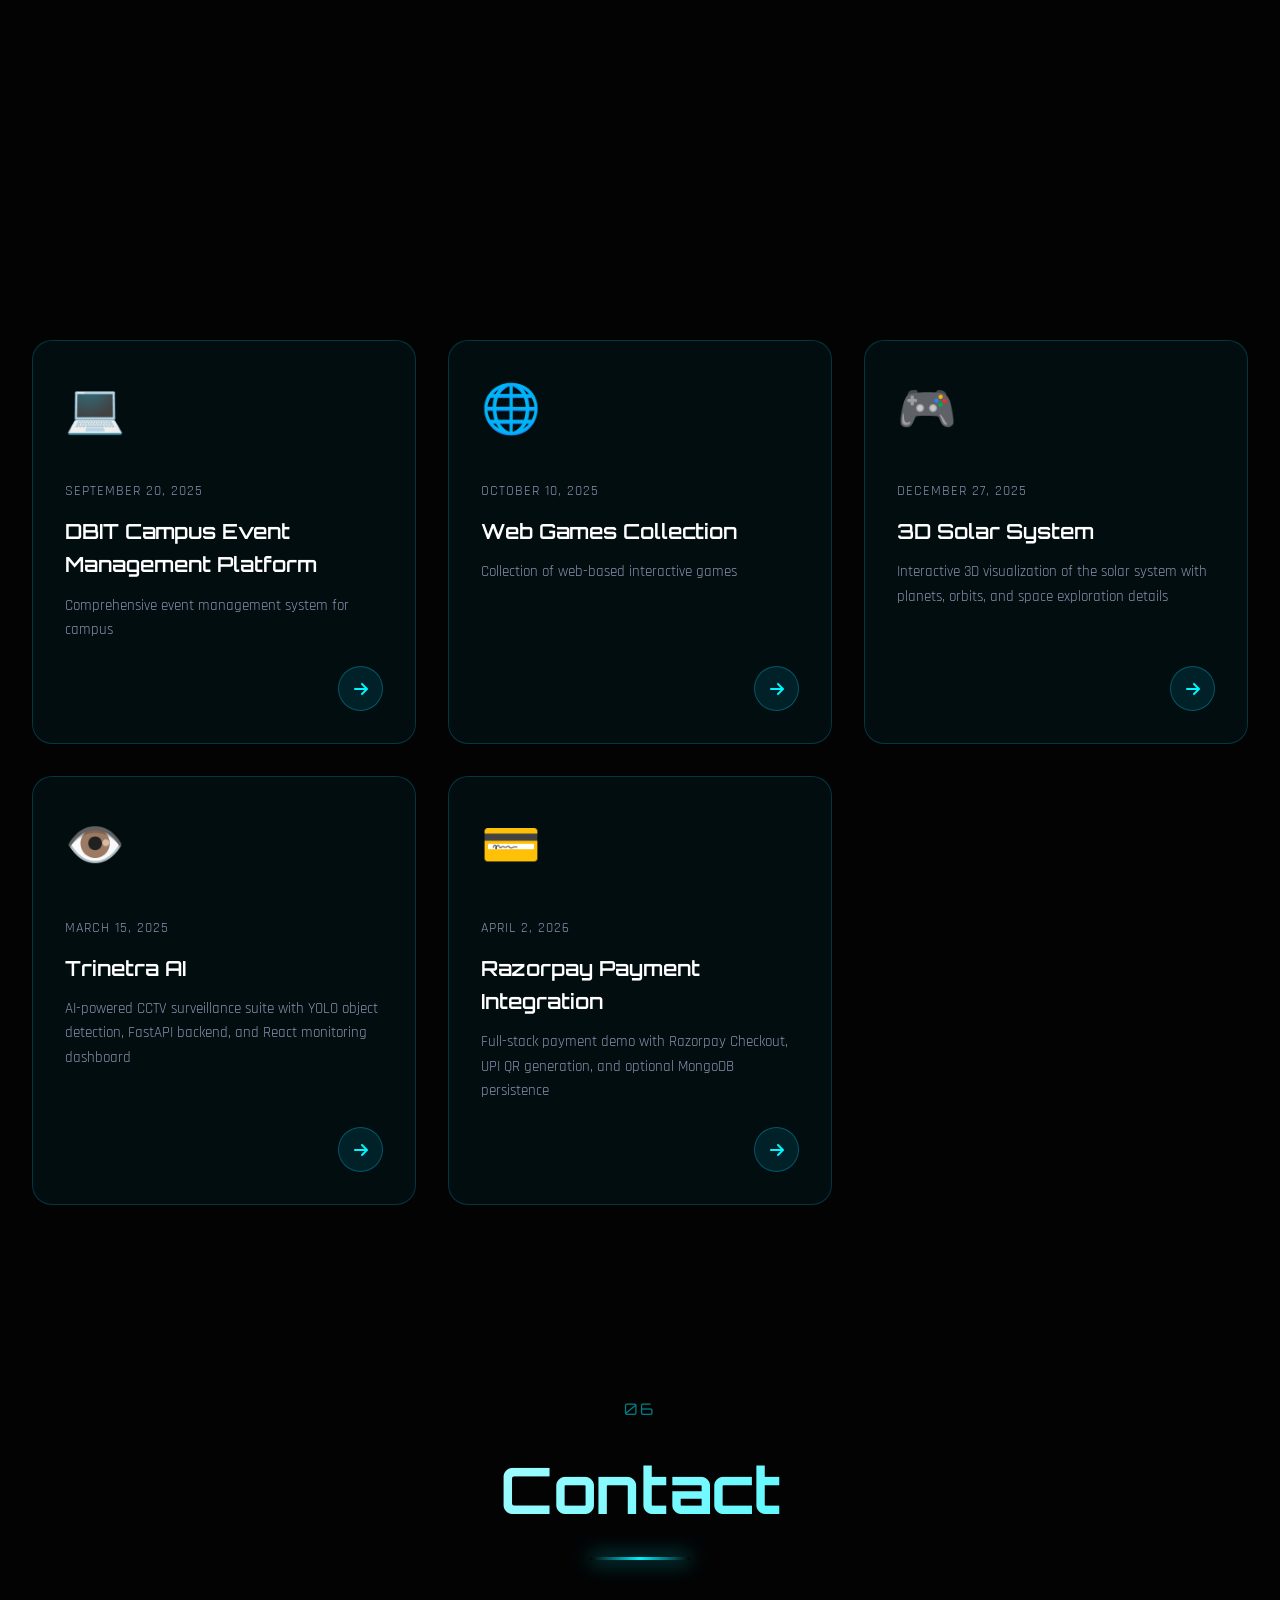
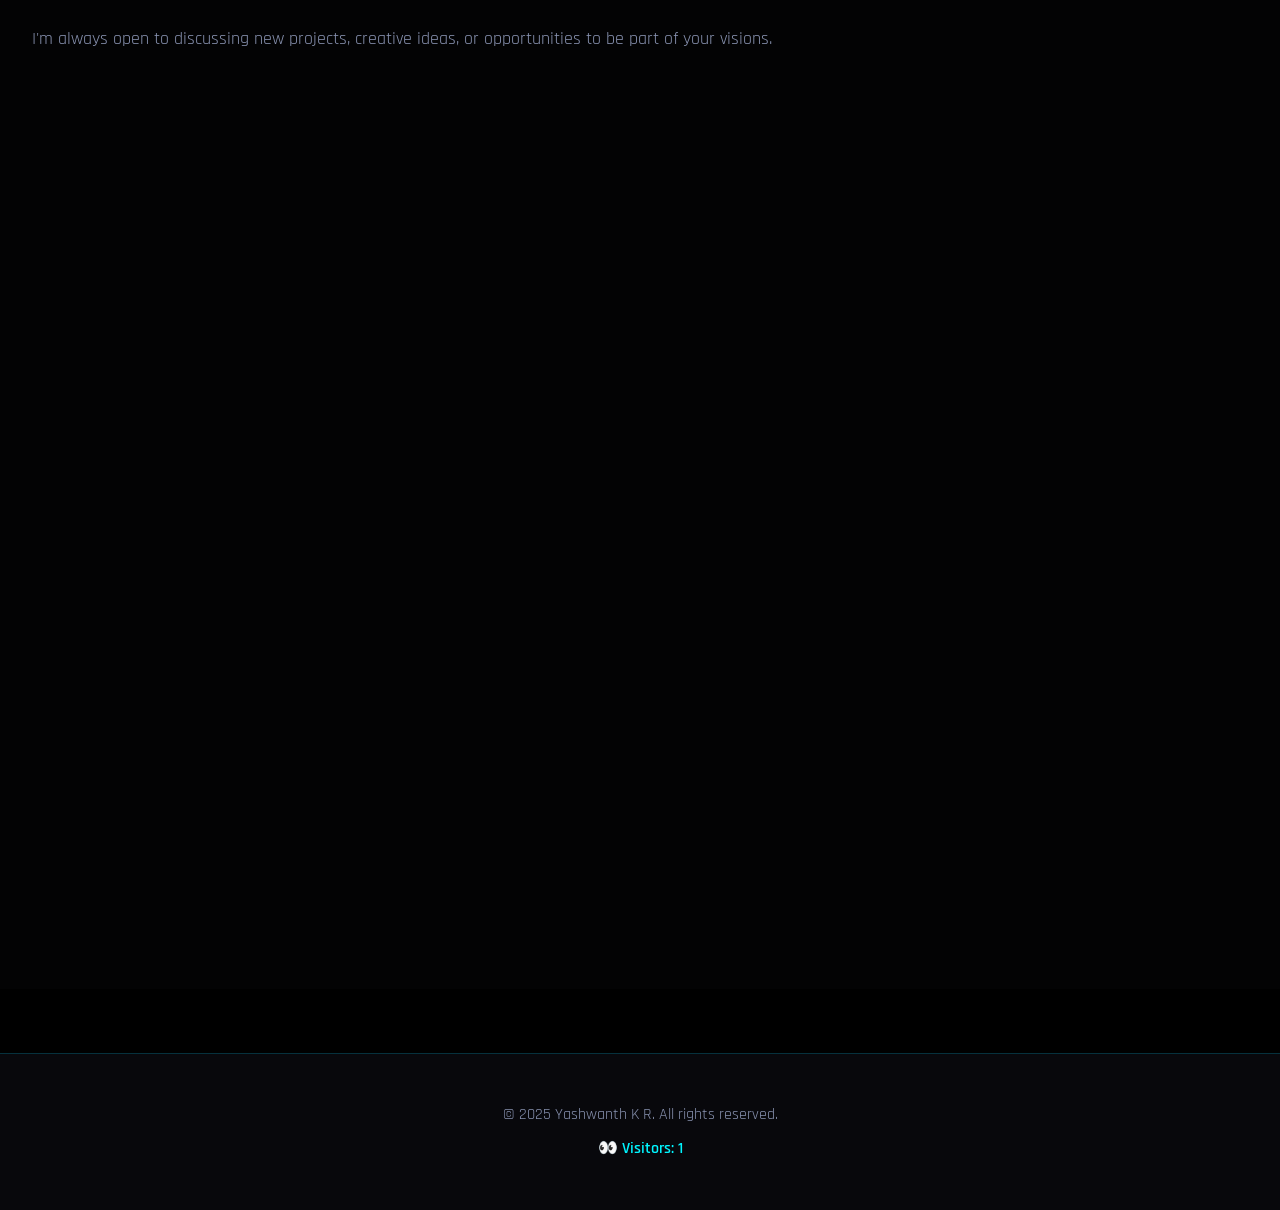
==== commit 701d2027: "Add blogs and projects" ====
--- a/index.html
+++ b/index.html
@@ -46,7 +46,7 @@
         <li><a href="#about" class="nav-link"><span class="nav-number">02</span> About</a></li>
         <li><a href="#skills" class="nav-link"><span class="nav-number">03</span> Skills</a></li>
         <li><a href="#projects" class="nav-link"><span class="nav-number">04</span> Projects</a></li>
-        <li><a href="#blog" class="nav-link"><span class="nav-number">05</span> Blog</a></li>
+        <li><a href="#blog" class="nav-link"><span class="nav-number">05</span> Blogs</a></li>
         <li><a href="#contact" class="nav-link"><span class="nav-number">06</span> Contact</a></li>
       </ul>
       <div class="nav-actions">
@@ -79,7 +79,7 @@
       <div class="hero-subtitle">
         <span class="subtitle-item">Engineering Student</span>
         <span class="subtitle-divider">•</span>
-        <span class="subtitle-item">Developer</span>
+        <span class="subtitle-item">Full-stack developer</span>
         <span class="subtitle-divider">•</span>
         <span class="subtitle-item">Space Enthusiast</span>
       </div>
@@ -99,8 +99,8 @@
       </div>
       <div class="hero-stats">
         <div class="stat-item">
-          <div class="stat-value">12+</div>
-          <div class="stat-label">Grade</div>
+          <div class="stat-value">2nd</div>
+          <div class="stat-label">Current Year</div>
         </div>
         <div class="stat-item">
           <div class="stat-value">∞</div>
@@ -211,9 +211,9 @@
               <div class="progress-ring">
                 <svg class="progress-svg">
                   <circle class="progress-circle" cx="50" cy="50" r="45"></circle>
-                  <circle class="progress-fill" cx="50" cy="50" r="45" data-progress="40"></circle>
+                  <circle class="progress-fill" cx="50" cy="50" r="45" data-progress="50"></circle>
                 </svg>
-                <span class="progress-value">40%</span>
+                <span class="progress-value">50%</span>
               </div>
             </div>
           </div>
@@ -295,8 +295,8 @@
         <div class="section-line"></div>
       </div>
       <p class="section-intro">
-        I've worked with hardware like Arduino in school-level competitions. 
-        I'm excited to start new and challenging tech projects in college!
+        I've worked with hardware like Arduino in school-level competitions, 
+        and I'm now building full-stack web applications. Here are some of my projects!
       </p>
       <div class="projects-grid">
         <div class="project-ship">
@@ -329,16 +329,36 @@
             </a>
           </div>
         </div>
-        <div class="project-ship coming-soon">
+        <div class="project-ship">
           <div class="ship-header">
-            <div class="ship-badge"><i class="fas fa-satellite-dish"></i></div>
-            <h3 class="ship-title">More Coming Soon...</h3>
+            <div class="ship-badge"><i class="fab fa-spotify"></i></div>
+            <h3 class="ship-title">Spotify Clone</h3>
           </div>
           <div class="ship-body">
             <p class="ship-description">
-              Exciting projects are in the pipeline. Stay tuned for more innovative solutions!
+              A full-featured Spotify-inspired music streaming app with email and Google authentication, 
+              MongoDB-backed track metadata and GridFS-based audio/image uploads. Features include user libraries, 
+              search, playlists, queue management, shuffle/repeat controls, and a desktop-like UI with a bottom player.
             </p>
-            <div class="coming-soon-glow"></div>
+            <div class="ship-tech">
+              <span class="tech-badge">Next.js</span>
+              <span class="tech-badge">MongoDB</span>
+              <span class="tech-badge">GridFS</span>
+              <span class="tech-badge">JWT</span>
+              <span class="tech-badge">OAuth</span>
+            </div>
+            <div class="ship-links" style="display: flex; gap: 1rem; flex-wrap: wrap;">
+              <a href="https://github.com/yash2006kr/spotify-clone" target="_blank" class="ship-link">
+                <i class="fab fa-github"></i>
+                <span>Source Code</span>
+                <i class="fas fa-external-link-alt"></i>
+              </a>
+              <a href="https://spotify-ggx2.onrender.com/" target="_blank" class="ship-link">
+                <i class="fas fa-globe"></i>
+                <span>Live Site</span>
+                <i class="fas fa-external-link-alt"></i>
+              </a>
+            </div>
           </div>
         </div>
       </div>
@@ -350,7 +370,7 @@
     <div class="container">
       <div class="section-header">
         <div class="section-number">05</div>
-        <h2 class="section-title">Blog</h2>
+        <h2 class="section-title">Blogs</h2>
         <div class="section-line"></div>
       </div>
       <div class="blog-grid">
@@ -431,6 +451,32 @@
             </p>
           </div>
           <a href="blog/index.html" target="_blank" class="pod-link">
+            <i class="fas fa-arrow-right"></i>
+          </a>
+        </article>
+        <article class="blog-pod">
+          <div class="pod-icon">👁️</div>
+          <div class="pod-content">
+            <span class="pod-date">March 15, 2025</span>
+            <h3 class="pod-title">
+              <a href="https://github.com/yash2006kr/Trinetra-AI" target="_blank">Trinetra AI</a>
+            </h3>
+            <p class="pod-excerpt">AI-powered CCTV surveillance suite with YOLO object detection, FastAPI backend, and React monitoring dashboard</p>
+          </div>
+          <a href="https://github.com/yash2006kr/Trinetra-AI" target="_blank" class="pod-link">
+            <i class="fas fa-arrow-right"></i>
+          </a>
+        </article>
+        <article class="blog-pod">
+          <div class="pod-icon">💳</div>
+          <div class="pod-content">
+            <span class="pod-date">April 2, 2026</span>
+            <h3 class="pod-title">
+              <a href="https://github.com/yash2006kr/razorpay-payment-integration" target="_blank">Razorpay Payment Integration</a>
+            </h3>
+            <p class="pod-excerpt">Full-stack payment demo with Razorpay Checkout, UPI QR generation, and optional MongoDB persistence</p>
+          </div>
+          <a href="https://github.com/yash2006kr/razorpay-payment-integration" target="_blank" class="pod-link">
             <i class="fas fa-arrow-right"></i>
           </a>
         </article>
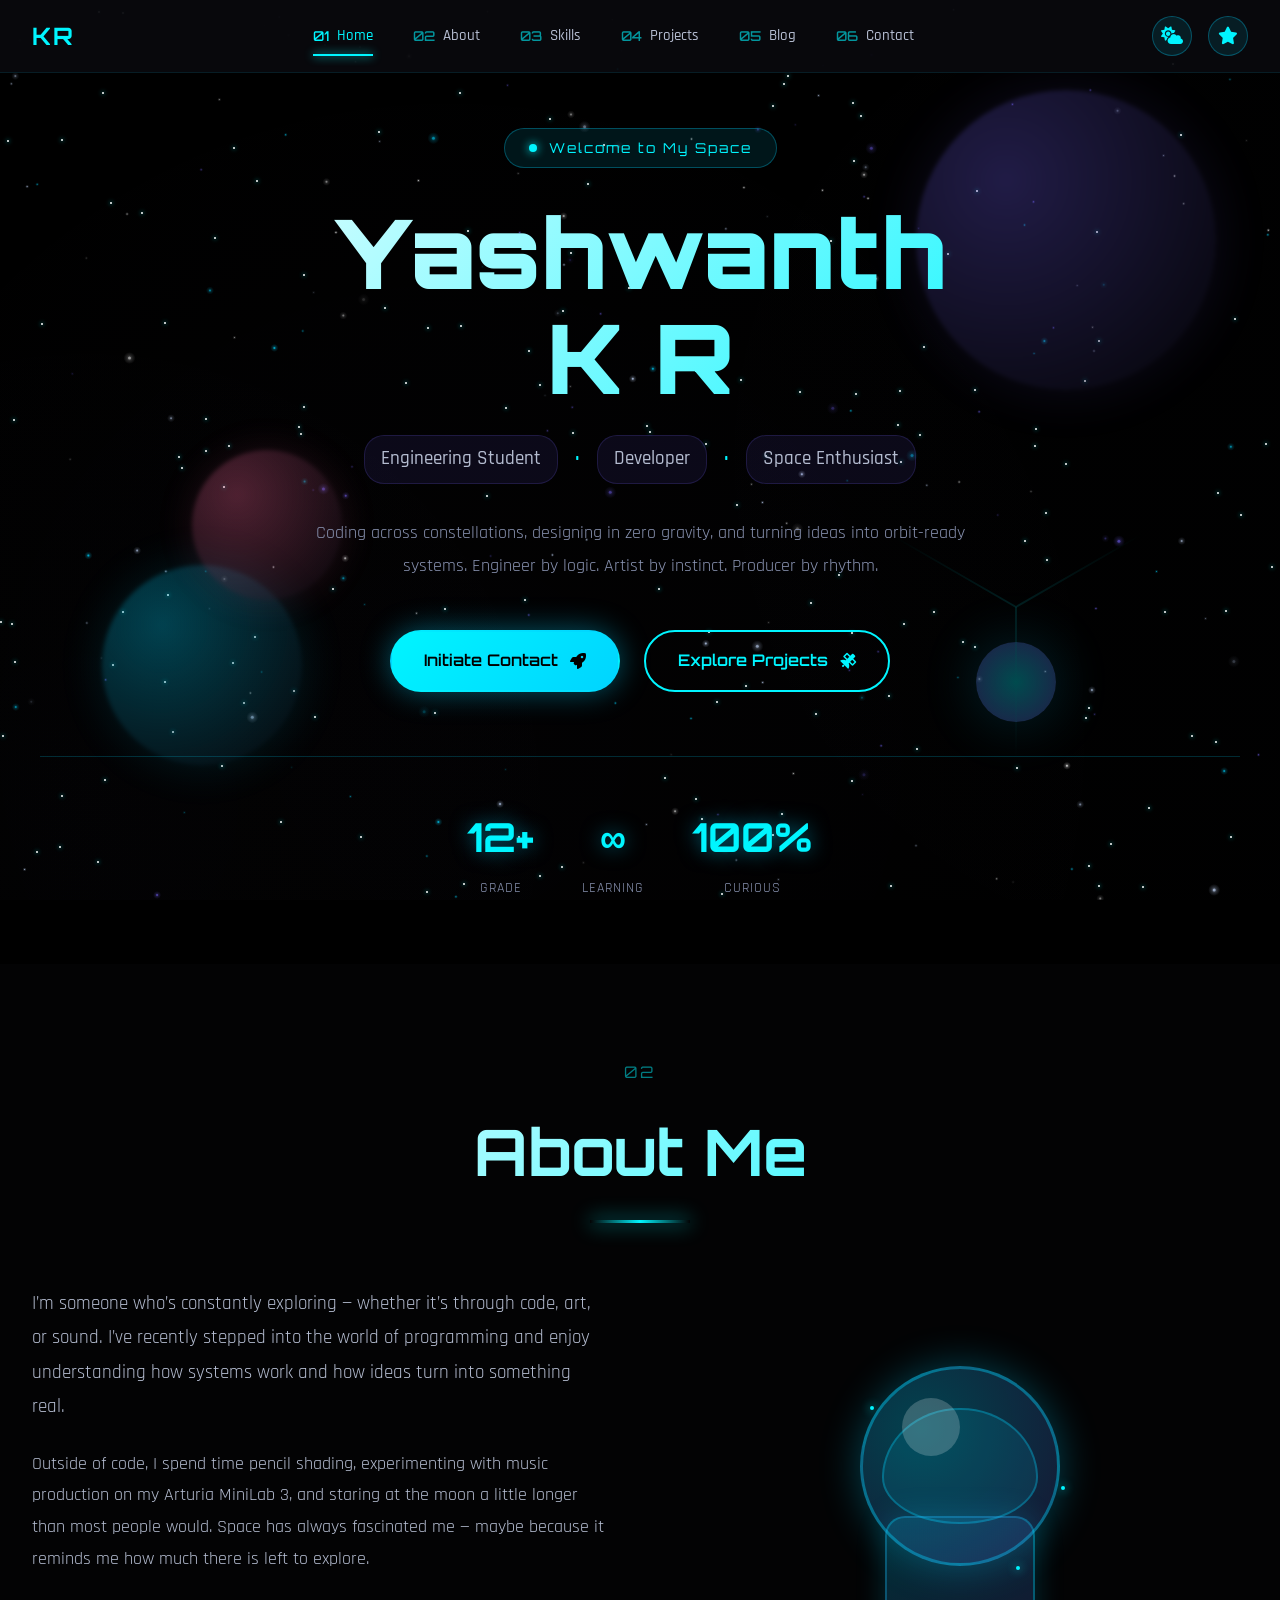
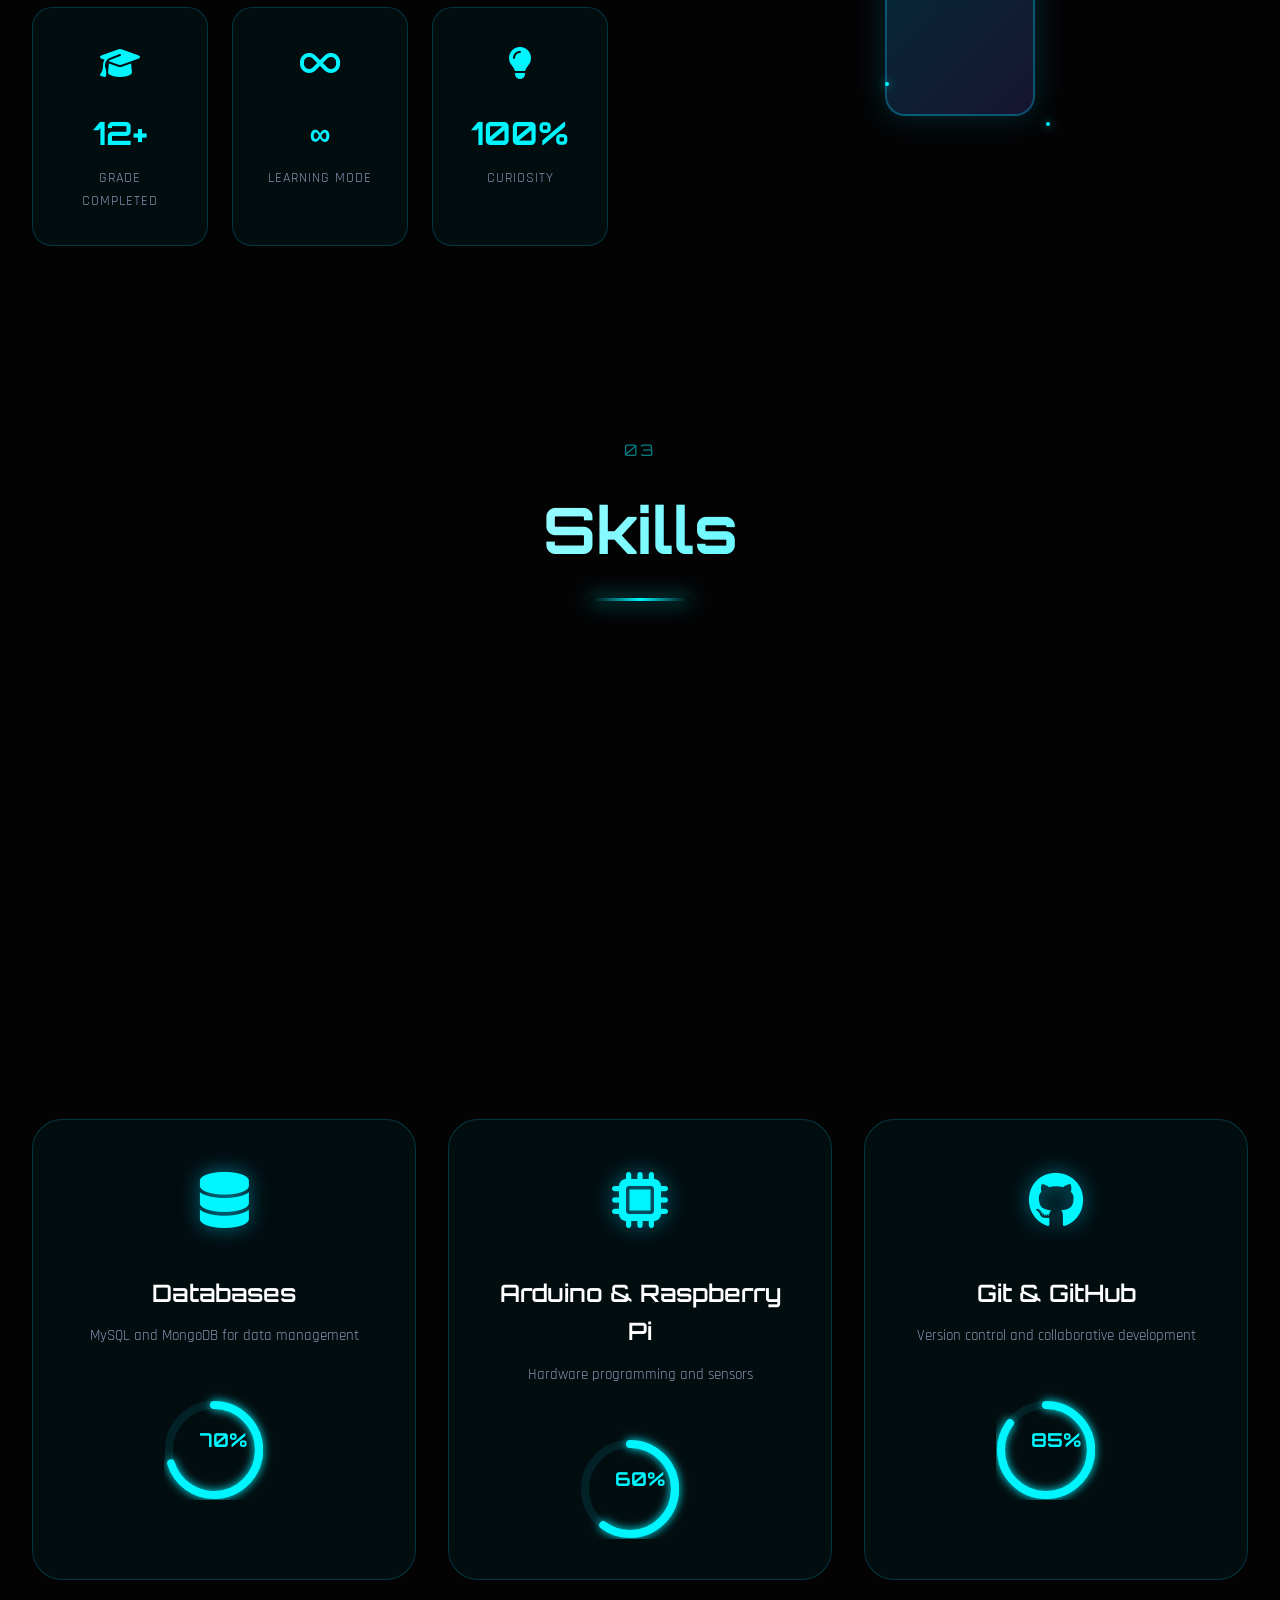
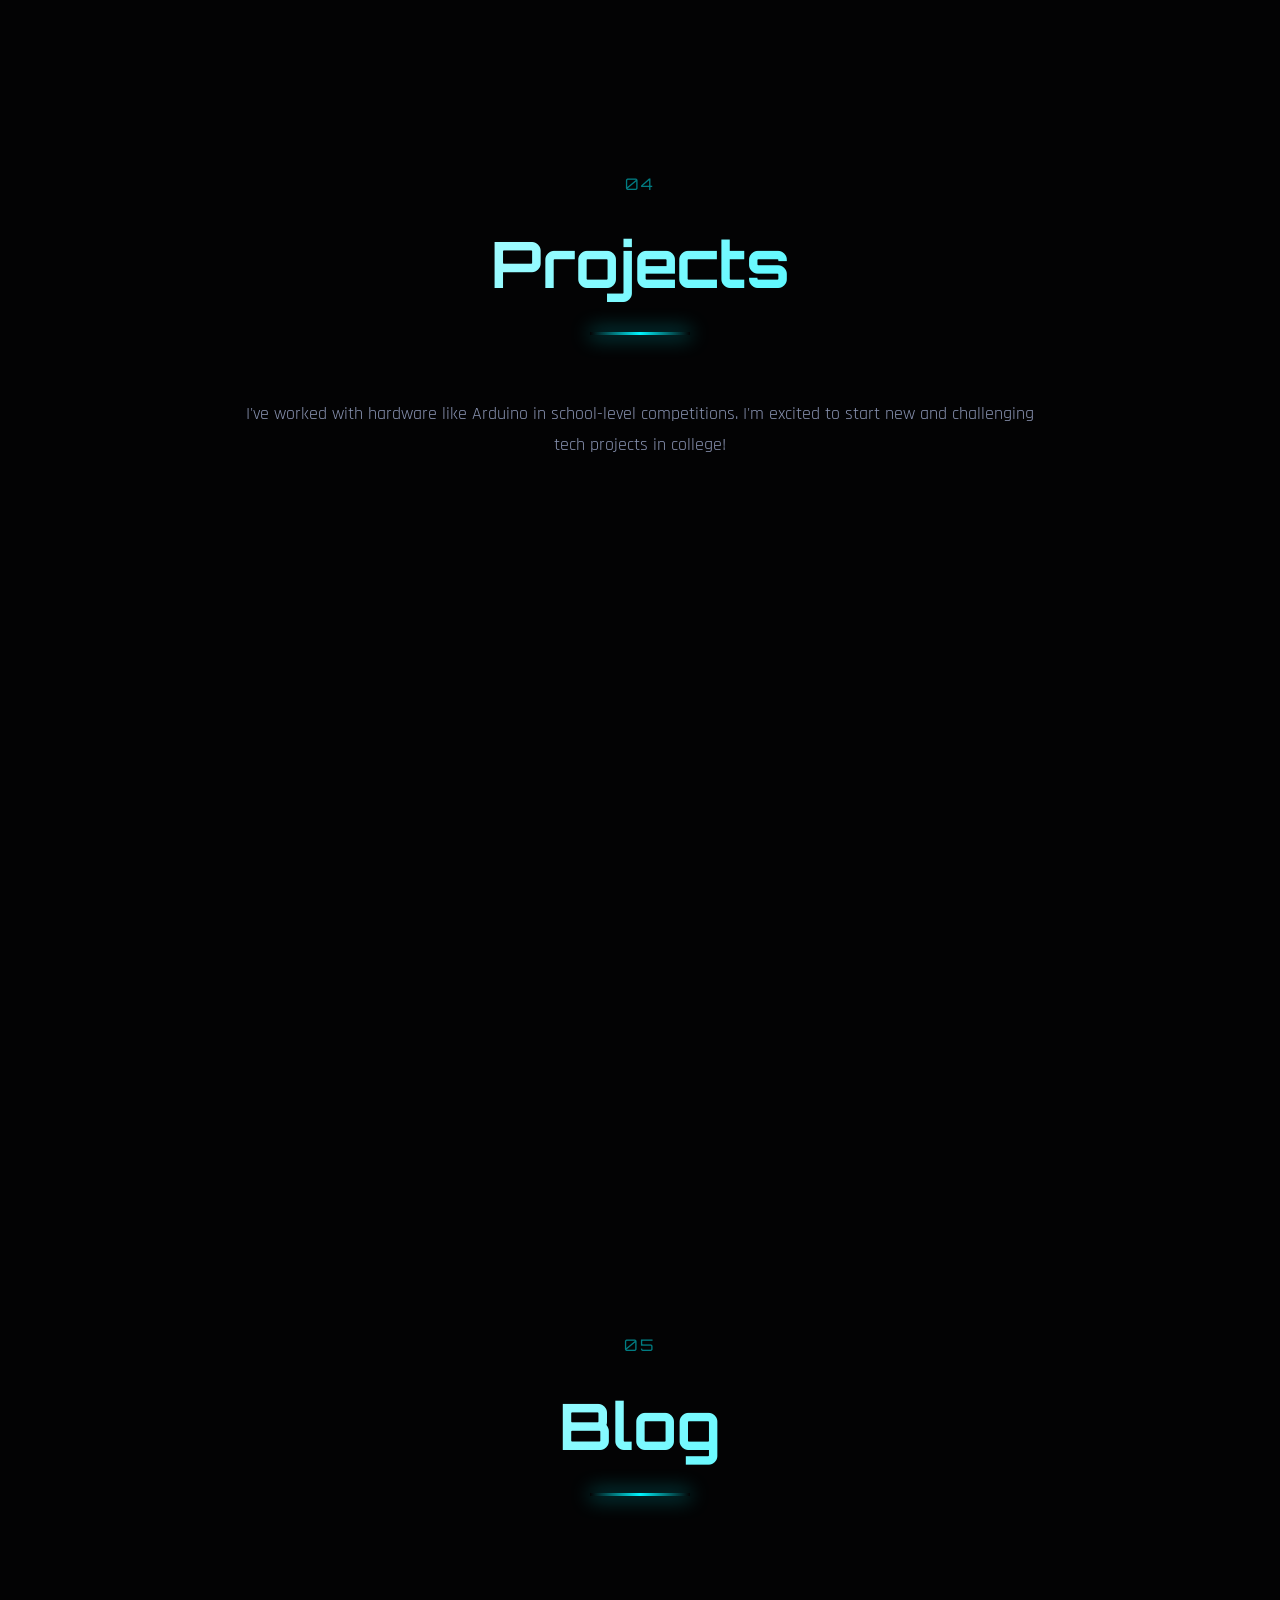
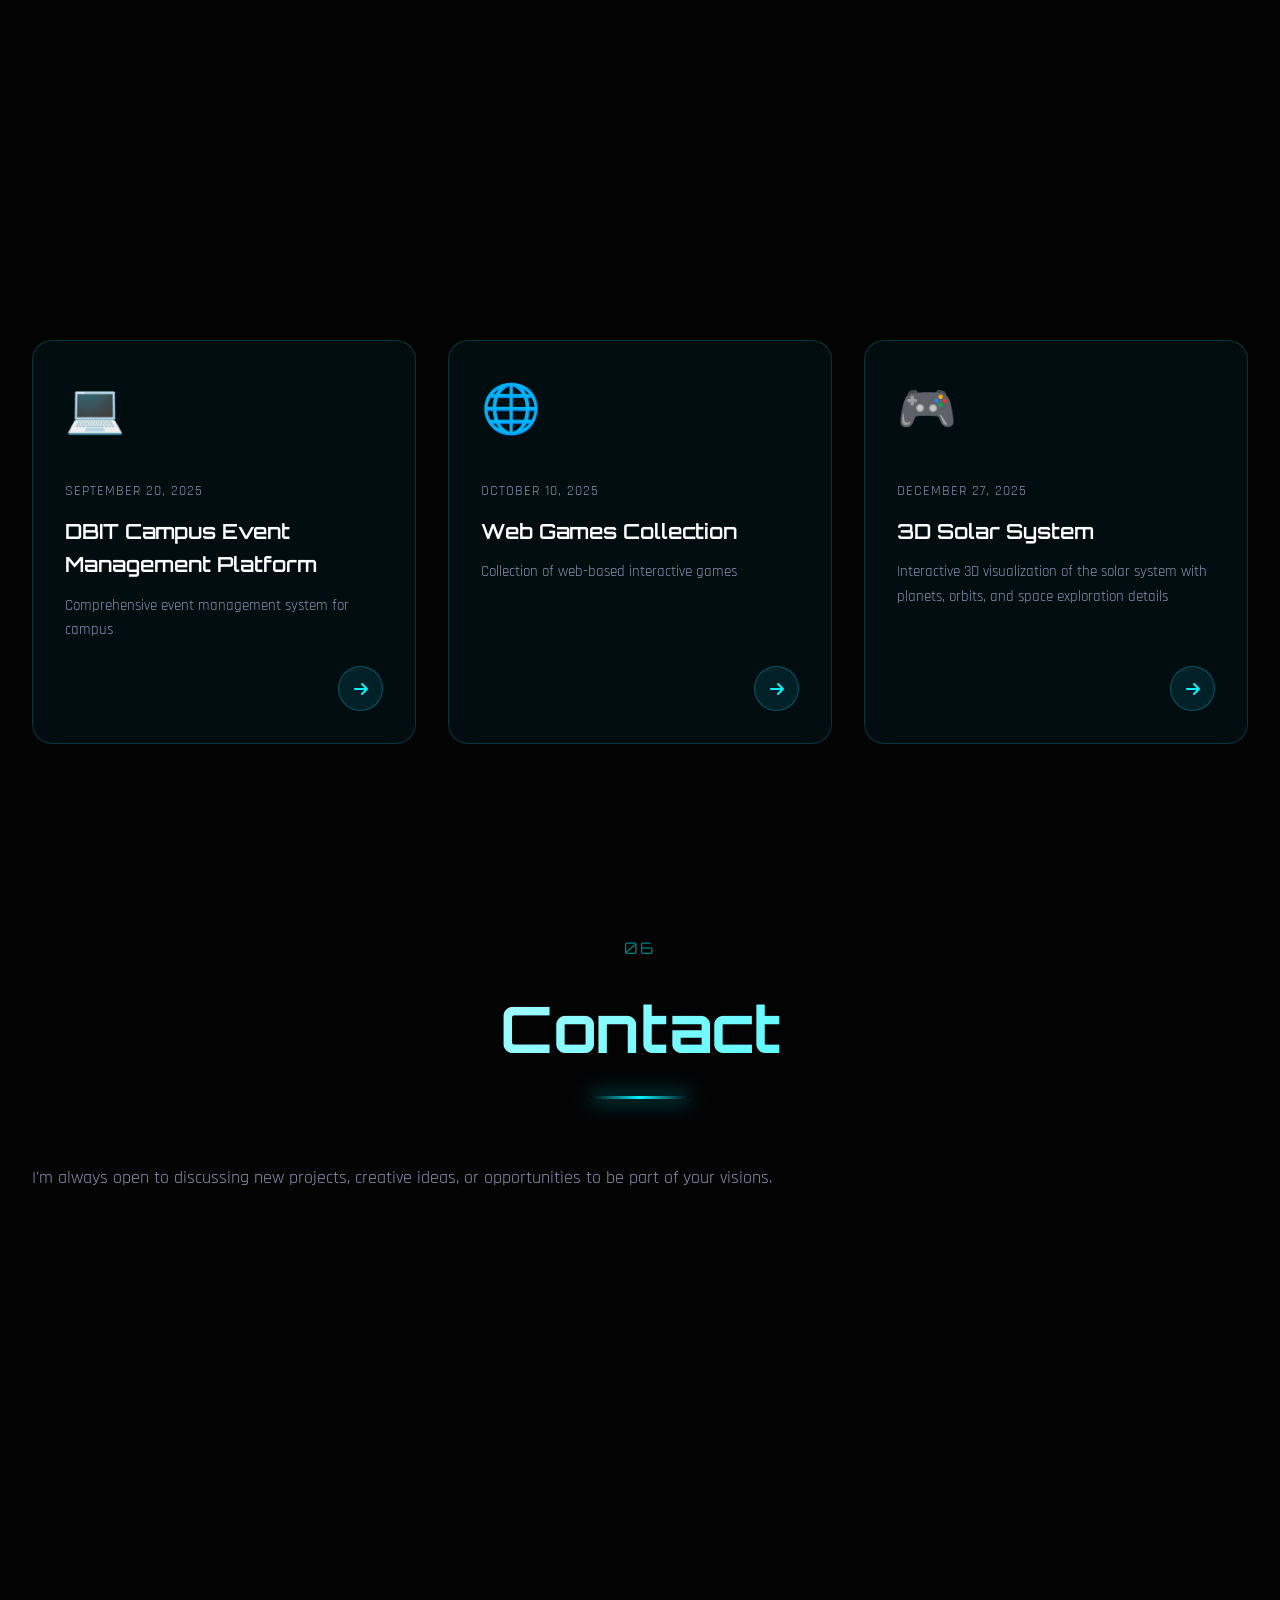
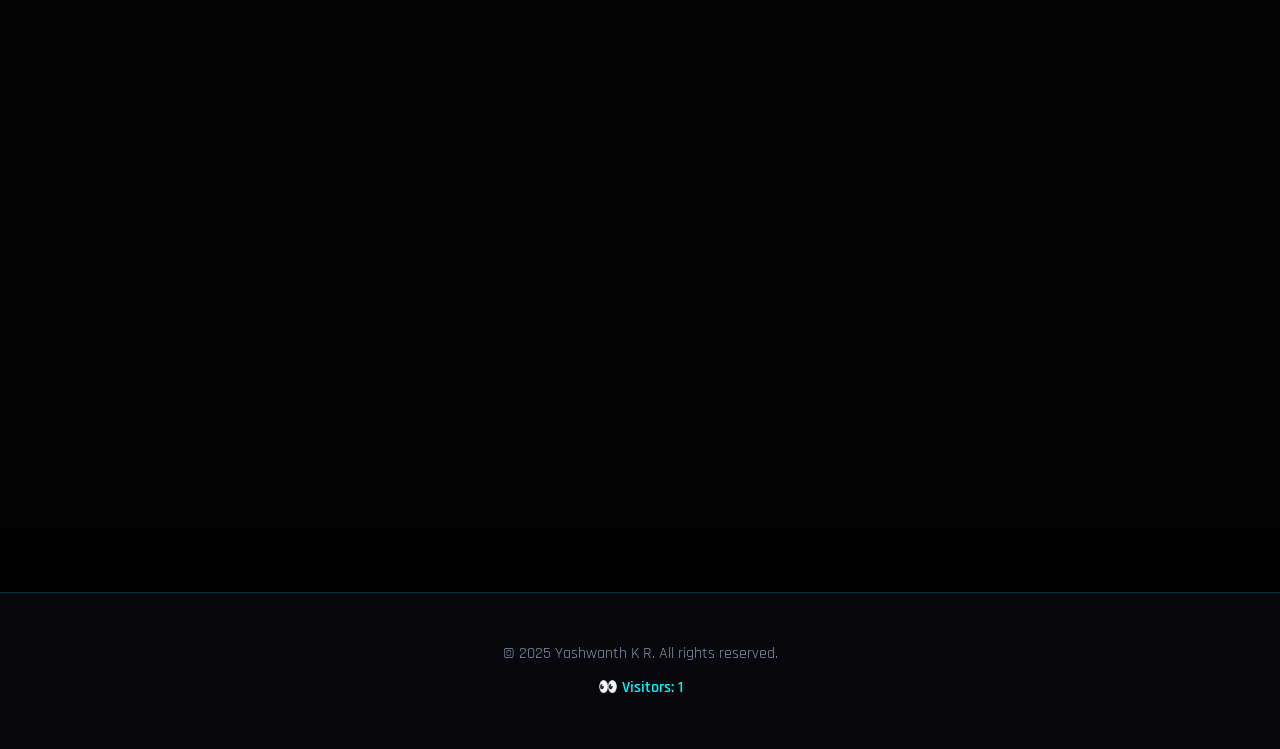
==== commit 19009cc9: "Revert "Add blogs and projects" This reverts commit 701d2027c1a9fef4f5fc5040402e8ffa9b6035c6." ====
--- a/index.html
+++ b/index.html
@@ -46,7 +46,7 @@
         <li><a href="#about" class="nav-link"><span class="nav-number">02</span> About</a></li>
         <li><a href="#skills" class="nav-link"><span class="nav-number">03</span> Skills</a></li>
         <li><a href="#projects" class="nav-link"><span class="nav-number">04</span> Projects</a></li>
-        <li><a href="#blog" class="nav-link"><span class="nav-number">05</span> Blogs</a></li>
+        <li><a href="#blog" class="nav-link"><span class="nav-number">05</span> Blog</a></li>
         <li><a href="#contact" class="nav-link"><span class="nav-number">06</span> Contact</a></li>
       </ul>
       <div class="nav-actions">
@@ -79,7 +79,7 @@
       <div class="hero-subtitle">
         <span class="subtitle-item">Engineering Student</span>
         <span class="subtitle-divider">•</span>
-        <span class="subtitle-item">Full-stack developer</span>
+        <span class="subtitle-item">Developer</span>
         <span class="subtitle-divider">•</span>
         <span class="subtitle-item">Space Enthusiast</span>
       </div>
@@ -99,8 +99,8 @@
       </div>
       <div class="hero-stats">
         <div class="stat-item">
-          <div class="stat-value">2nd</div>
-          <div class="stat-label">Current Year</div>
+          <div class="stat-value">12+</div>
+          <div class="stat-label">Grade</div>
         </div>
         <div class="stat-item">
           <div class="stat-value">∞</div>
@@ -211,9 +211,9 @@
               <div class="progress-ring">
                 <svg class="progress-svg">
                   <circle class="progress-circle" cx="50" cy="50" r="45"></circle>
-                  <circle class="progress-fill" cx="50" cy="50" r="45" data-progress="50"></circle>
+                  <circle class="progress-fill" cx="50" cy="50" r="45" data-progress="40"></circle>
                 </svg>
-                <span class="progress-value">50%</span>
+                <span class="progress-value">40%</span>
               </div>
             </div>
           </div>
@@ -295,8 +295,8 @@
         <div class="section-line"></div>
       </div>
       <p class="section-intro">
-        I've worked with hardware like Arduino in school-level competitions, 
-        and I'm now building full-stack web applications. Here are some of my projects!
+        I've worked with hardware like Arduino in school-level competitions. 
+        I'm excited to start new and challenging tech projects in college!
       </p>
       <div class="projects-grid">
         <div class="project-ship">
@@ -329,36 +329,16 @@
             </a>
           </div>
         </div>
-        <div class="project-ship">
+        <div class="project-ship coming-soon">
           <div class="ship-header">
-            <div class="ship-badge"><i class="fab fa-spotify"></i></div>
-            <h3 class="ship-title">Spotify Clone</h3>
+            <div class="ship-badge"><i class="fas fa-satellite-dish"></i></div>
+            <h3 class="ship-title">More Coming Soon...</h3>
           </div>
           <div class="ship-body">
             <p class="ship-description">
-              A full-featured Spotify-inspired music streaming app with email and Google authentication, 
-              MongoDB-backed track metadata and GridFS-based audio/image uploads. Features include user libraries, 
-              search, playlists, queue management, shuffle/repeat controls, and a desktop-like UI with a bottom player.
+              Exciting projects are in the pipeline. Stay tuned for more innovative solutions!
             </p>
-            <div class="ship-tech">
-              <span class="tech-badge">Next.js</span>
-              <span class="tech-badge">MongoDB</span>
-              <span class="tech-badge">GridFS</span>
-              <span class="tech-badge">JWT</span>
-              <span class="tech-badge">OAuth</span>
-            </div>
-            <div class="ship-links" style="display: flex; gap: 1rem; flex-wrap: wrap;">
-              <a href="https://github.com/yash2006kr/spotify-clone" target="_blank" class="ship-link">
-                <i class="fab fa-github"></i>
-                <span>Source Code</span>
-                <i class="fas fa-external-link-alt"></i>
-              </a>
-              <a href="https://spotify-ggx2.onrender.com/" target="_blank" class="ship-link">
-                <i class="fas fa-globe"></i>
-                <span>Live Site</span>
-                <i class="fas fa-external-link-alt"></i>
-              </a>
-            </div>
+            <div class="coming-soon-glow"></div>
           </div>
         </div>
       </div>
@@ -370,7 +350,7 @@
     <div class="container">
       <div class="section-header">
         <div class="section-number">05</div>
-        <h2 class="section-title">Blogs</h2>
+        <h2 class="section-title">Blog</h2>
         <div class="section-line"></div>
       </div>
       <div class="blog-grid">
@@ -454,32 +434,6 @@
             <i class="fas fa-arrow-right"></i>
           </a>
         </article>
-        <article class="blog-pod">
-          <div class="pod-icon">👁️</div>
-          <div class="pod-content">
-            <span class="pod-date">March 15, 2025</span>
-            <h3 class="pod-title">
-              <a href="https://github.com/yash2006kr/Trinetra-AI" target="_blank">Trinetra AI</a>
-            </h3>
-            <p class="pod-excerpt">AI-powered CCTV surveillance suite with YOLO object detection, FastAPI backend, and React monitoring dashboard</p>
-          </div>
-          <a href="https://github.com/yash2006kr/Trinetra-AI" target="_blank" class="pod-link">
-            <i class="fas fa-arrow-right"></i>
-          </a>
-        </article>
-        <article class="blog-pod">
-          <div class="pod-icon">💳</div>
-          <div class="pod-content">
-            <span class="pod-date">April 2, 2026</span>
-            <h3 class="pod-title">
-              <a href="https://github.com/yash2006kr/razorpay-payment-integration" target="_blank">Razorpay Payment Integration</a>
-            </h3>
-            <p class="pod-excerpt">Full-stack payment demo with Razorpay Checkout, UPI QR generation, and optional MongoDB persistence</p>
-          </div>
-          <a href="https://github.com/yash2006kr/razorpay-payment-integration" target="_blank" class="pod-link">
-            <i class="fas fa-arrow-right"></i>
-          </a>
-        </article>
       </div>
     </div>
   </section>
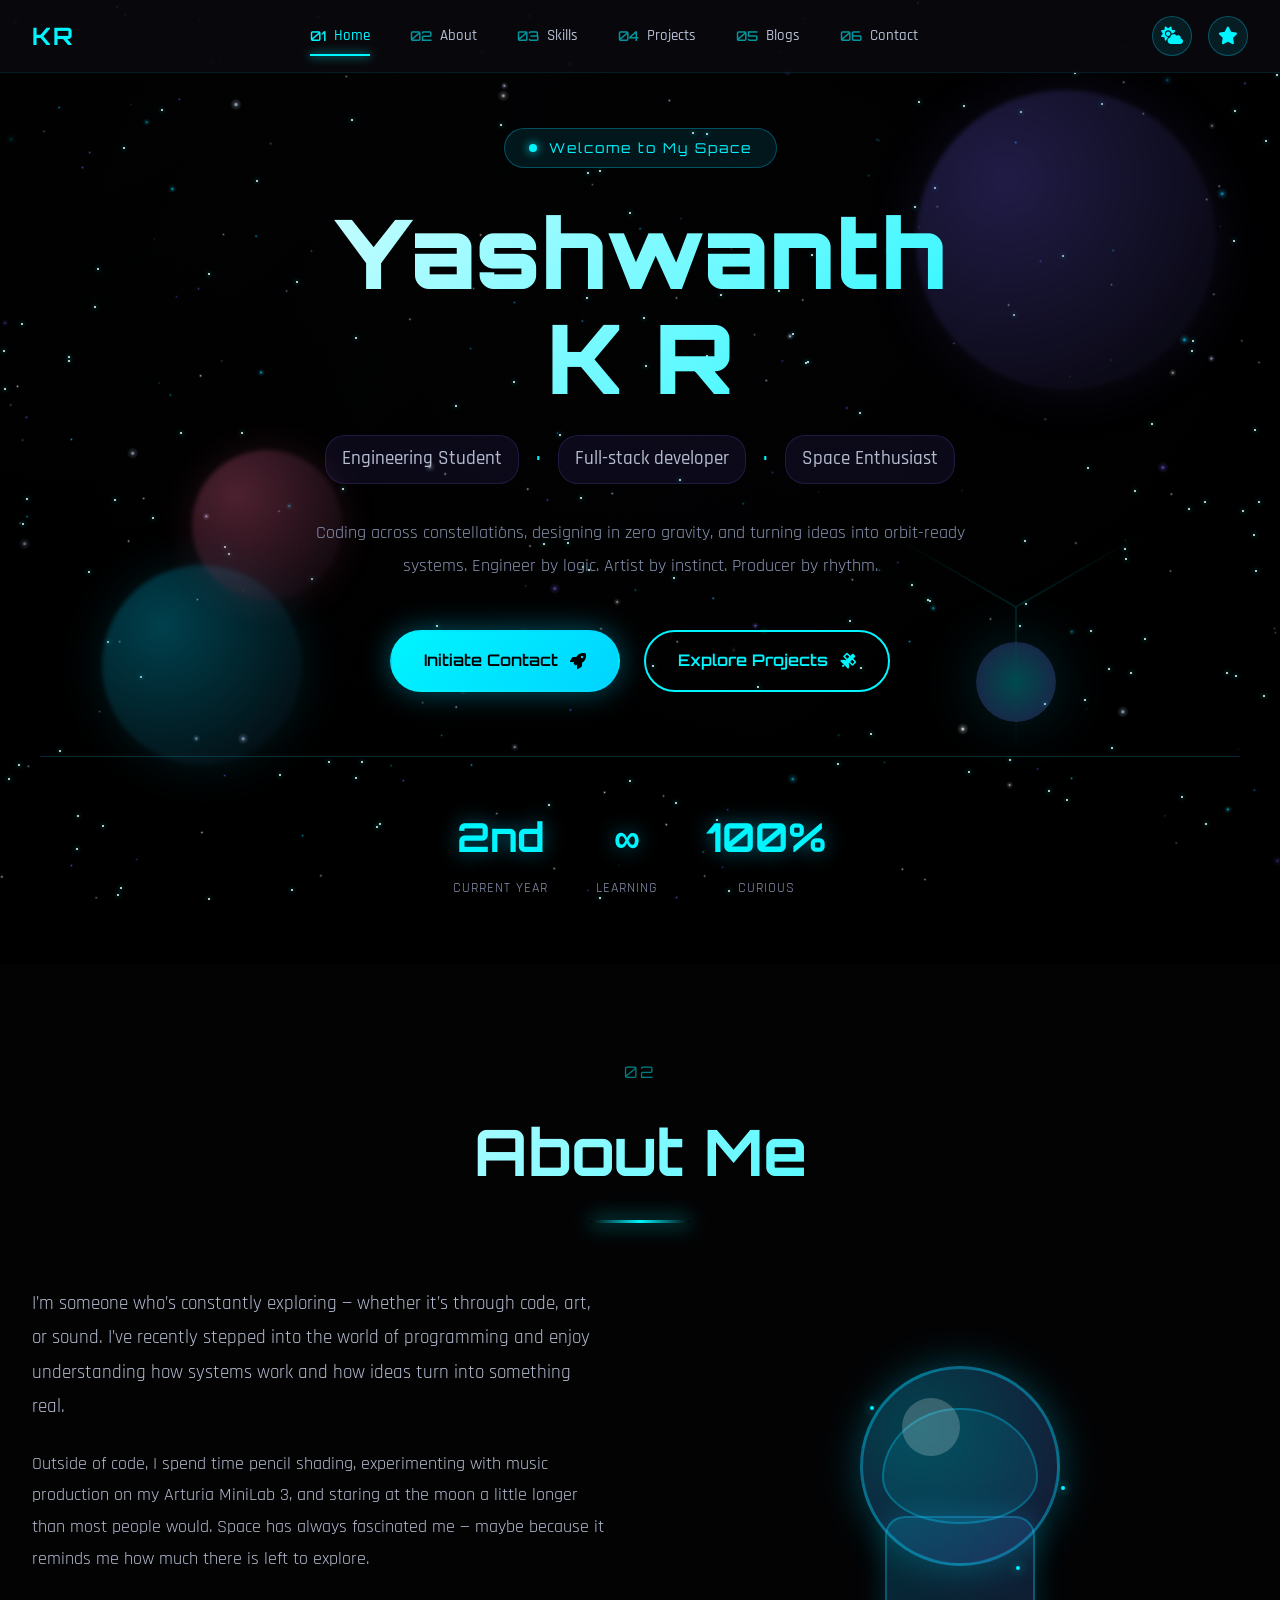
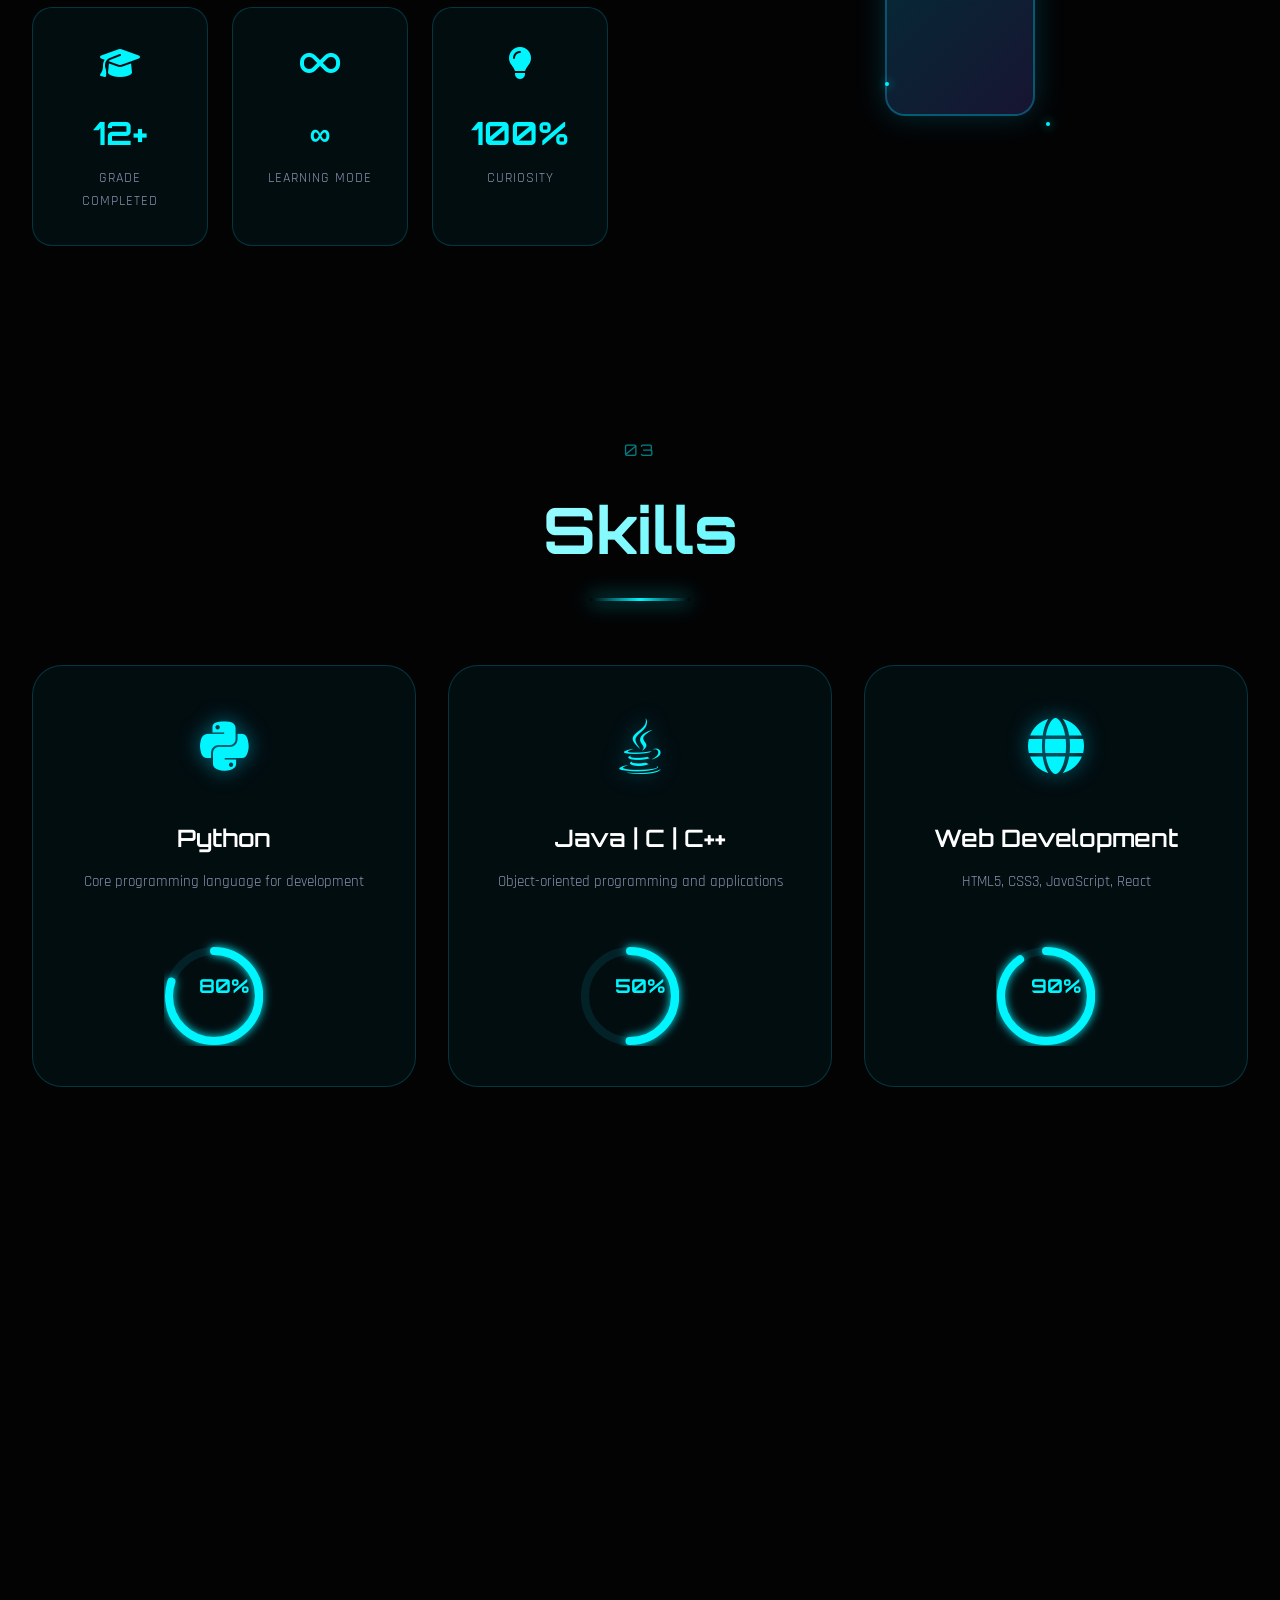
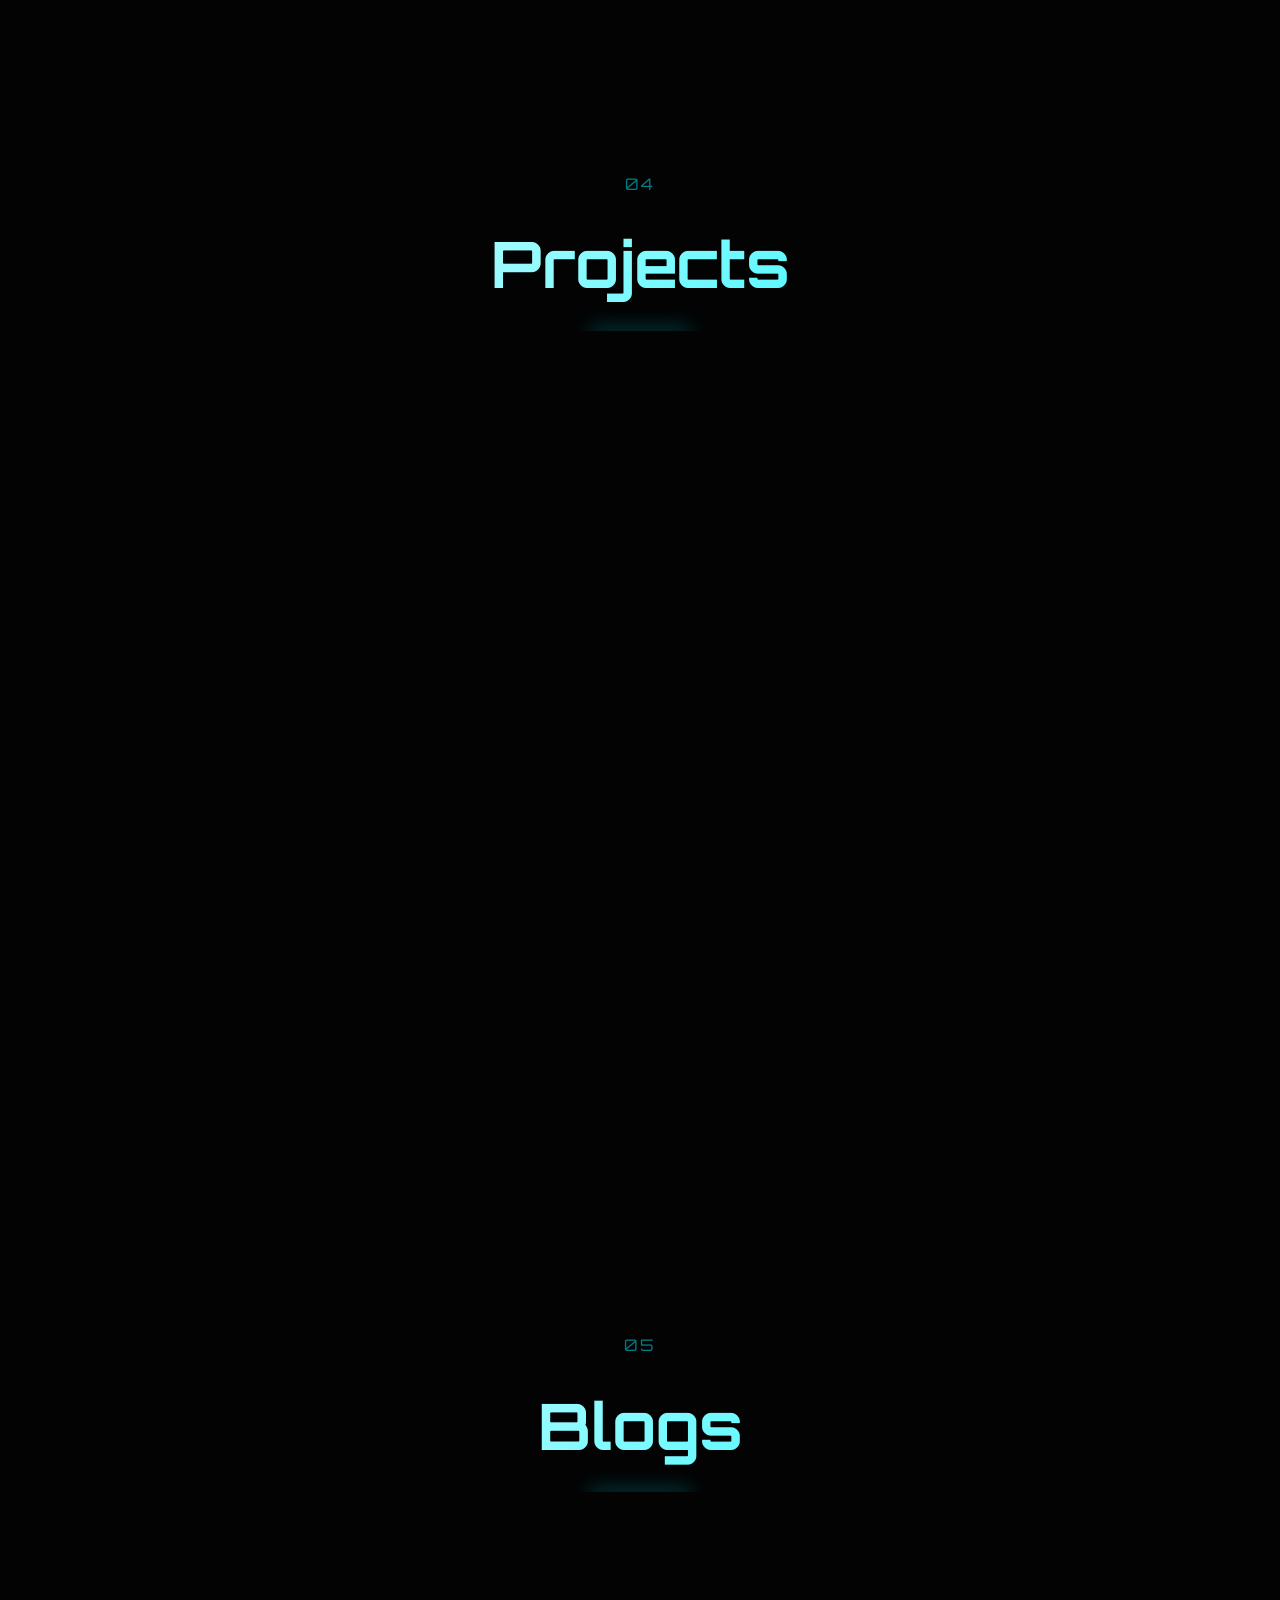
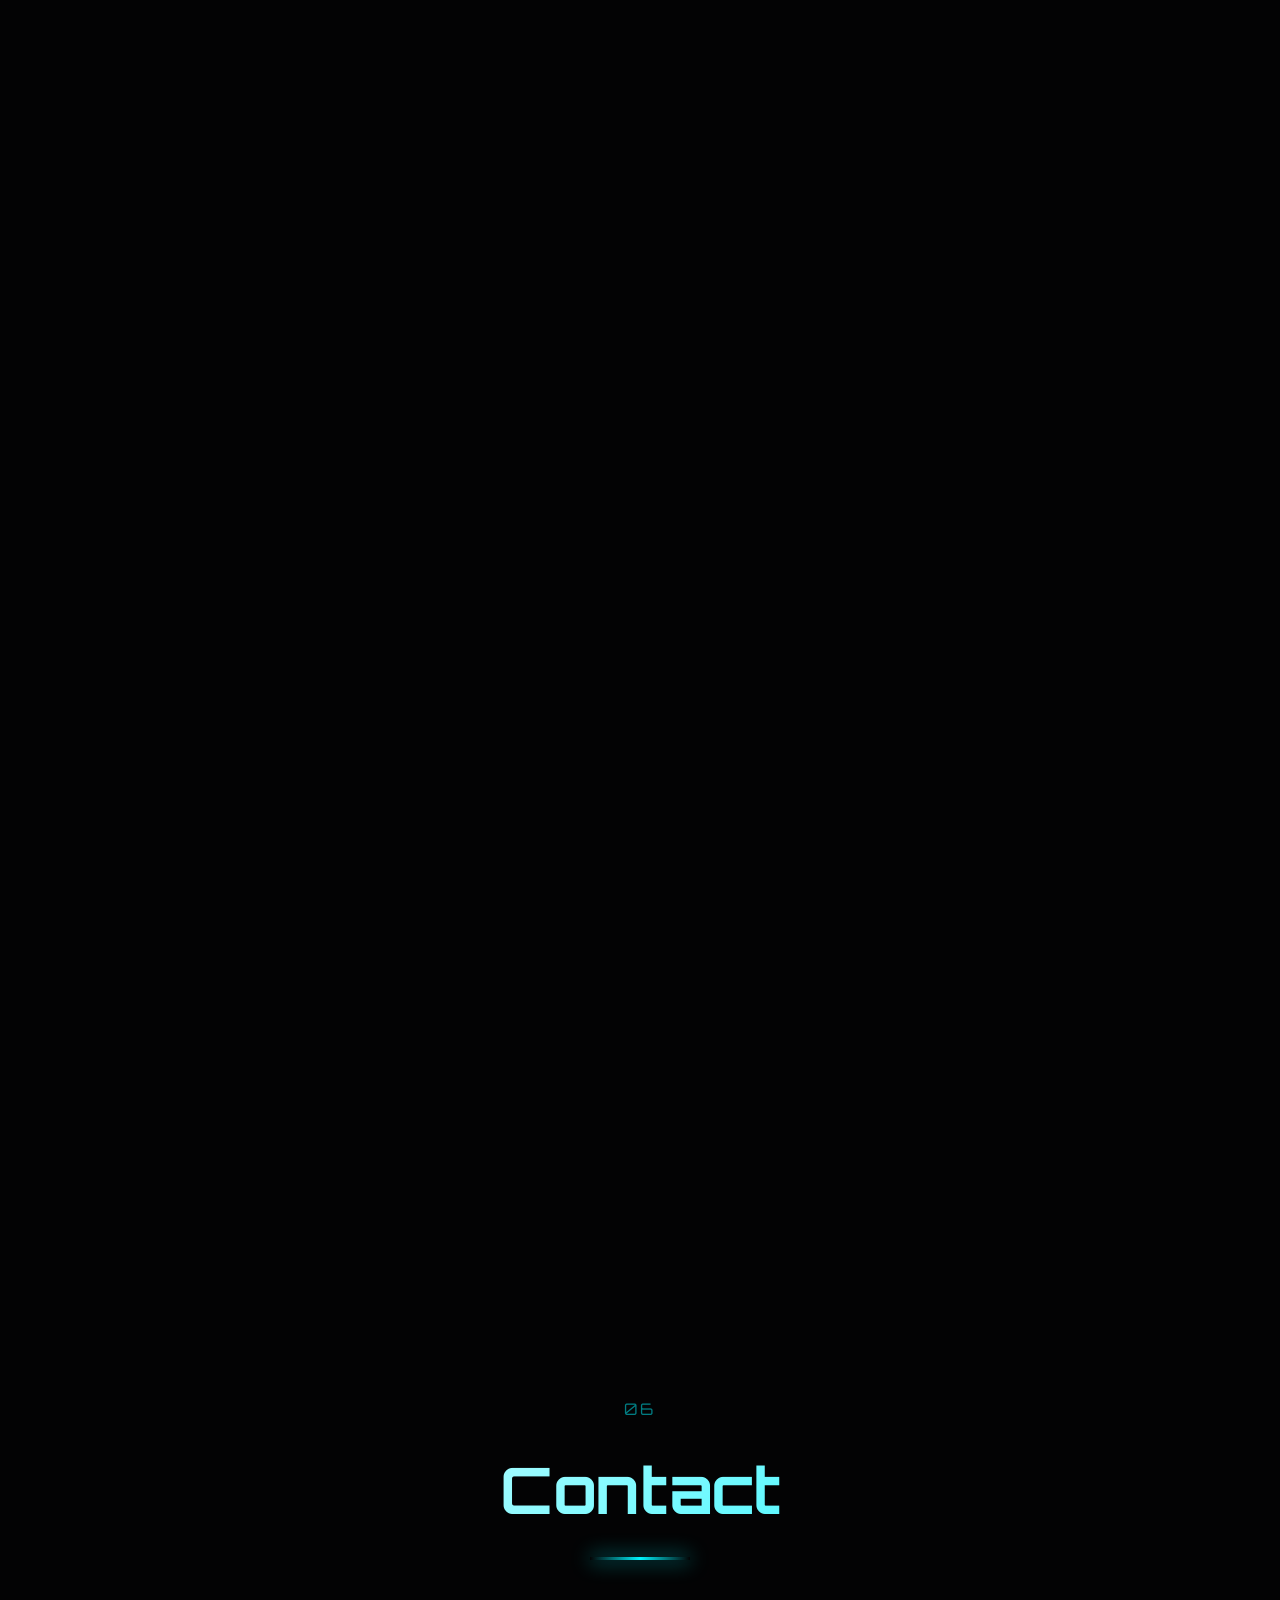
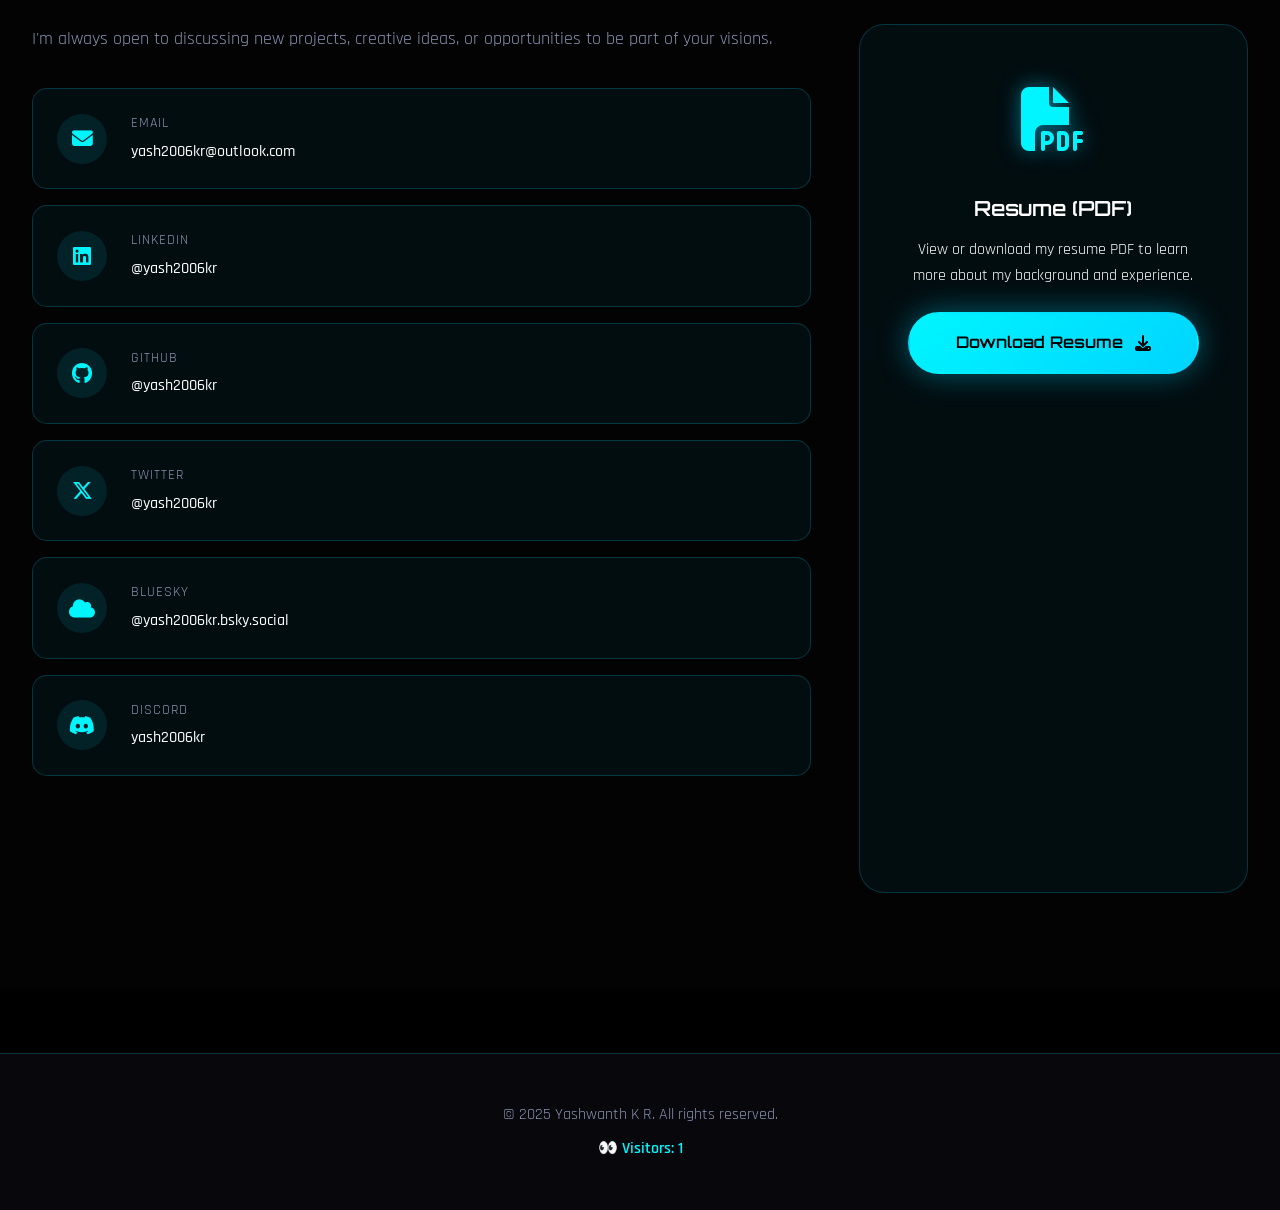
==== commit e50fc0bb: "Reapply "Add blogs and projects" This reverts commit 19009cc9ebed8d11eda327f764281ce48e8a2a93." ====
--- a/index.html
+++ b/index.html
@@ -46,7 +46,7 @@
         <li><a href="#about" class="nav-link"><span class="nav-number">02</span> About</a></li>
         <li><a href="#skills" class="nav-link"><span class="nav-number">03</span> Skills</a></li>
         <li><a href="#projects" class="nav-link"><span class="nav-number">04</span> Projects</a></li>
-        <li><a href="#blog" class="nav-link"><span class="nav-number">05</span> Blog</a></li>
+        <li><a href="#blog" class="nav-link"><span class="nav-number">05</span> Blogs</a></li>
         <li><a href="#contact" class="nav-link"><span class="nav-number">06</span> Contact</a></li>
       </ul>
       <div class="nav-actions">
@@ -79,7 +79,7 @@
       <div class="hero-subtitle">
         <span class="subtitle-item">Engineering Student</span>
         <span class="subtitle-divider">•</span>
-        <span class="subtitle-item">Developer</span>
+        <span class="subtitle-item">Full-stack developer</span>
         <span class="subtitle-divider">•</span>
         <span class="subtitle-item">Space Enthusiast</span>
       </div>
@@ -99,8 +99,8 @@
       </div>
       <div class="hero-stats">
         <div class="stat-item">
-          <div class="stat-value">12+</div>
-          <div class="stat-label">Grade</div>
+          <div class="stat-value">2nd</div>
+          <div class="stat-label">Current Year</div>
         </div>
         <div class="stat-item">
           <div class="stat-value">∞</div>
@@ -211,9 +211,9 @@
               <div class="progress-ring">
                 <svg class="progress-svg">
                   <circle class="progress-circle" cx="50" cy="50" r="45"></circle>
-                  <circle class="progress-fill" cx="50" cy="50" r="45" data-progress="40"></circle>
+                  <circle class="progress-fill" cx="50" cy="50" r="45" data-progress="50"></circle>
                 </svg>
-                <span class="progress-value">40%</span>
+                <span class="progress-value">50%</span>
               </div>
             </div>
           </div>
@@ -295,8 +295,8 @@
         <div class="section-line"></div>
       </div>
       <p class="section-intro">
-        I've worked with hardware like Arduino in school-level competitions. 
-        I'm excited to start new and challenging tech projects in college!
+        I've worked with hardware like Arduino in school-level competitions, 
+        and I'm now building full-stack web applications. Here are some of my projects!
       </p>
       <div class="projects-grid">
         <div class="project-ship">
@@ -329,16 +329,36 @@
             </a>
           </div>
         </div>
-        <div class="project-ship coming-soon">
+        <div class="project-ship">
           <div class="ship-header">
-            <div class="ship-badge"><i class="fas fa-satellite-dish"></i></div>
-            <h3 class="ship-title">More Coming Soon...</h3>
+            <div class="ship-badge"><i class="fab fa-spotify"></i></div>
+            <h3 class="ship-title">Spotify Clone</h3>
           </div>
           <div class="ship-body">
             <p class="ship-description">
-              Exciting projects are in the pipeline. Stay tuned for more innovative solutions!
+              A full-featured Spotify-inspired music streaming app with email and Google authentication, 
+              MongoDB-backed track metadata and GridFS-based audio/image uploads. Features include user libraries, 
+              search, playlists, queue management, shuffle/repeat controls, and a desktop-like UI with a bottom player.
             </p>
-            <div class="coming-soon-glow"></div>
+            <div class="ship-tech">
+              <span class="tech-badge">Next.js</span>
+              <span class="tech-badge">MongoDB</span>
+              <span class="tech-badge">GridFS</span>
+              <span class="tech-badge">JWT</span>
+              <span class="tech-badge">OAuth</span>
+            </div>
+            <div class="ship-links" style="display: flex; gap: 1rem; flex-wrap: wrap;">
+              <a href="https://github.com/yash2006kr/spotify-clone" target="_blank" class="ship-link">
+                <i class="fab fa-github"></i>
+                <span>Source Code</span>
+                <i class="fas fa-external-link-alt"></i>
+              </a>
+              <a href="https://spotify-ggx2.onrender.com/" target="_blank" class="ship-link">
+                <i class="fas fa-globe"></i>
+                <span>Live Site</span>
+                <i class="fas fa-external-link-alt"></i>
+              </a>
+            </div>
           </div>
         </div>
       </div>
@@ -350,7 +370,7 @@
     <div class="container">
       <div class="section-header">
         <div class="section-number">05</div>
-        <h2 class="section-title">Blog</h2>
+        <h2 class="section-title">Blogs</h2>
         <div class="section-line"></div>
       </div>
       <div class="blog-grid">
@@ -431,6 +451,32 @@
             </p>
           </div>
           <a href="blog/index.html" target="_blank" class="pod-link">
+            <i class="fas fa-arrow-right"></i>
+          </a>
+        </article>
+        <article class="blog-pod">
+          <div class="pod-icon">👁️</div>
+          <div class="pod-content">
+            <span class="pod-date">March 15, 2025</span>
+            <h3 class="pod-title">
+              <a href="https://github.com/yash2006kr/Trinetra-AI" target="_blank">Trinetra AI</a>
+            </h3>
+            <p class="pod-excerpt">AI-powered CCTV surveillance suite with YOLO object detection, FastAPI backend, and React monitoring dashboard</p>
+          </div>
+          <a href="https://github.com/yash2006kr/Trinetra-AI" target="_blank" class="pod-link">
+            <i class="fas fa-arrow-right"></i>
+          </a>
+        </article>
+        <article class="blog-pod">
+          <div class="pod-icon">💳</div>
+          <div class="pod-content">
+            <span class="pod-date">April 2, 2026</span>
+            <h3 class="pod-title">
+              <a href="https://github.com/yash2006kr/razorpay-payment-integration" target="_blank">Razorpay Payment Integration</a>
+            </h3>
+            <p class="pod-excerpt">Full-stack payment demo with Razorpay Checkout, UPI QR generation, and optional MongoDB persistence</p>
+          </div>
+          <a href="https://github.com/yash2006kr/razorpay-payment-integration" target="_blank" class="pod-link">
             <i class="fas fa-arrow-right"></i>
           </a>
         </article>
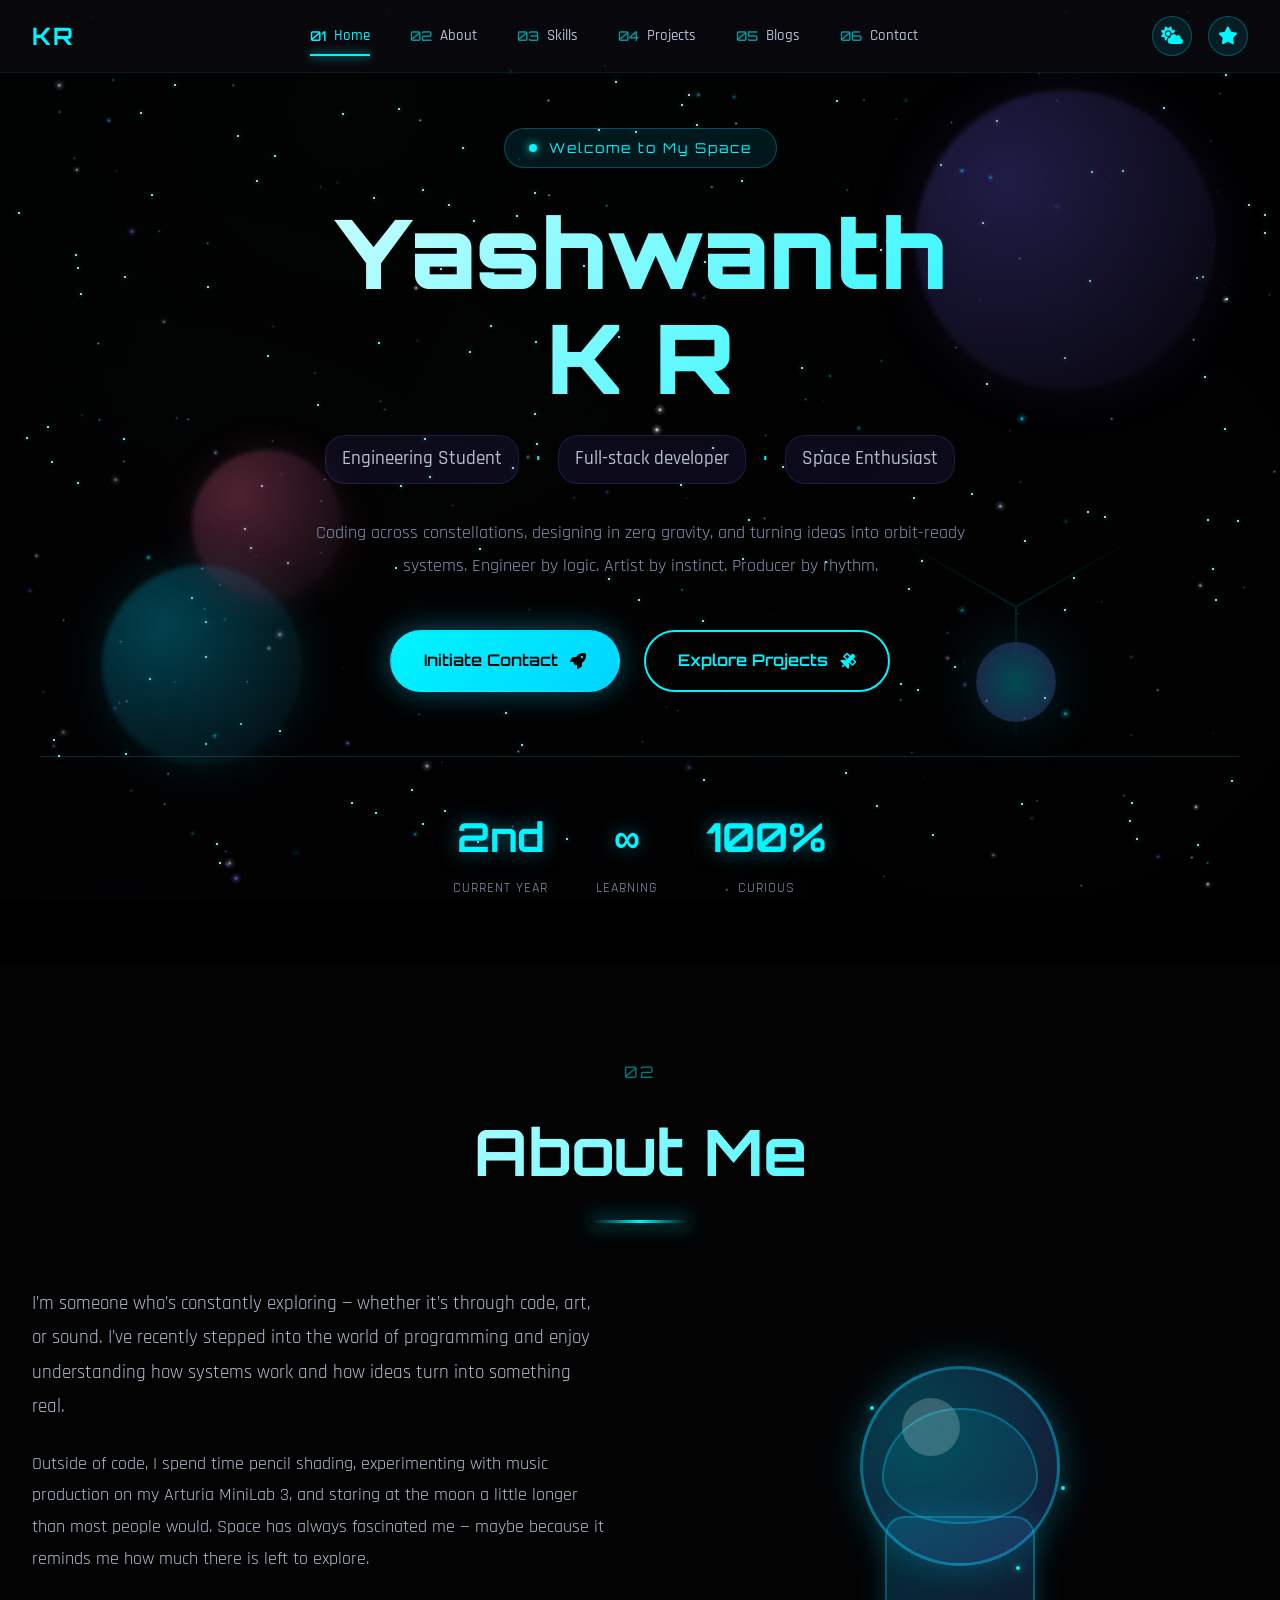
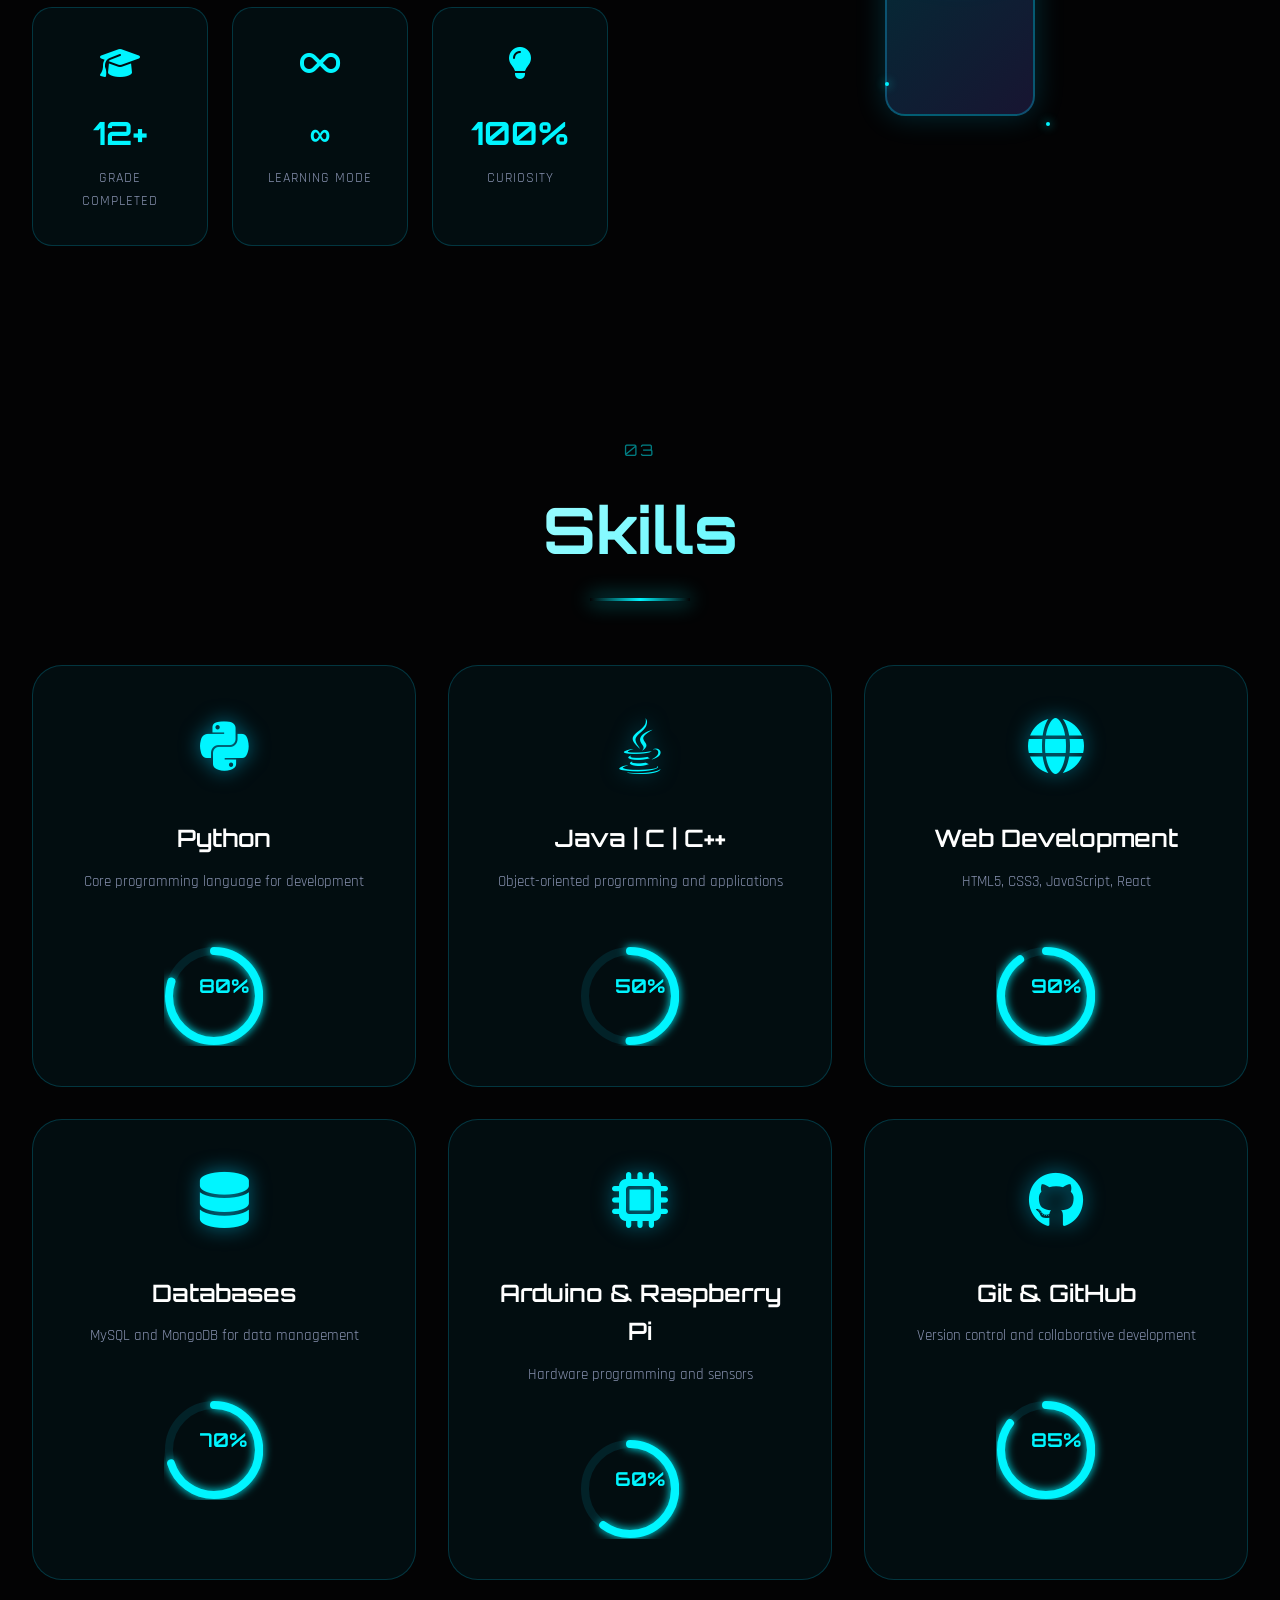
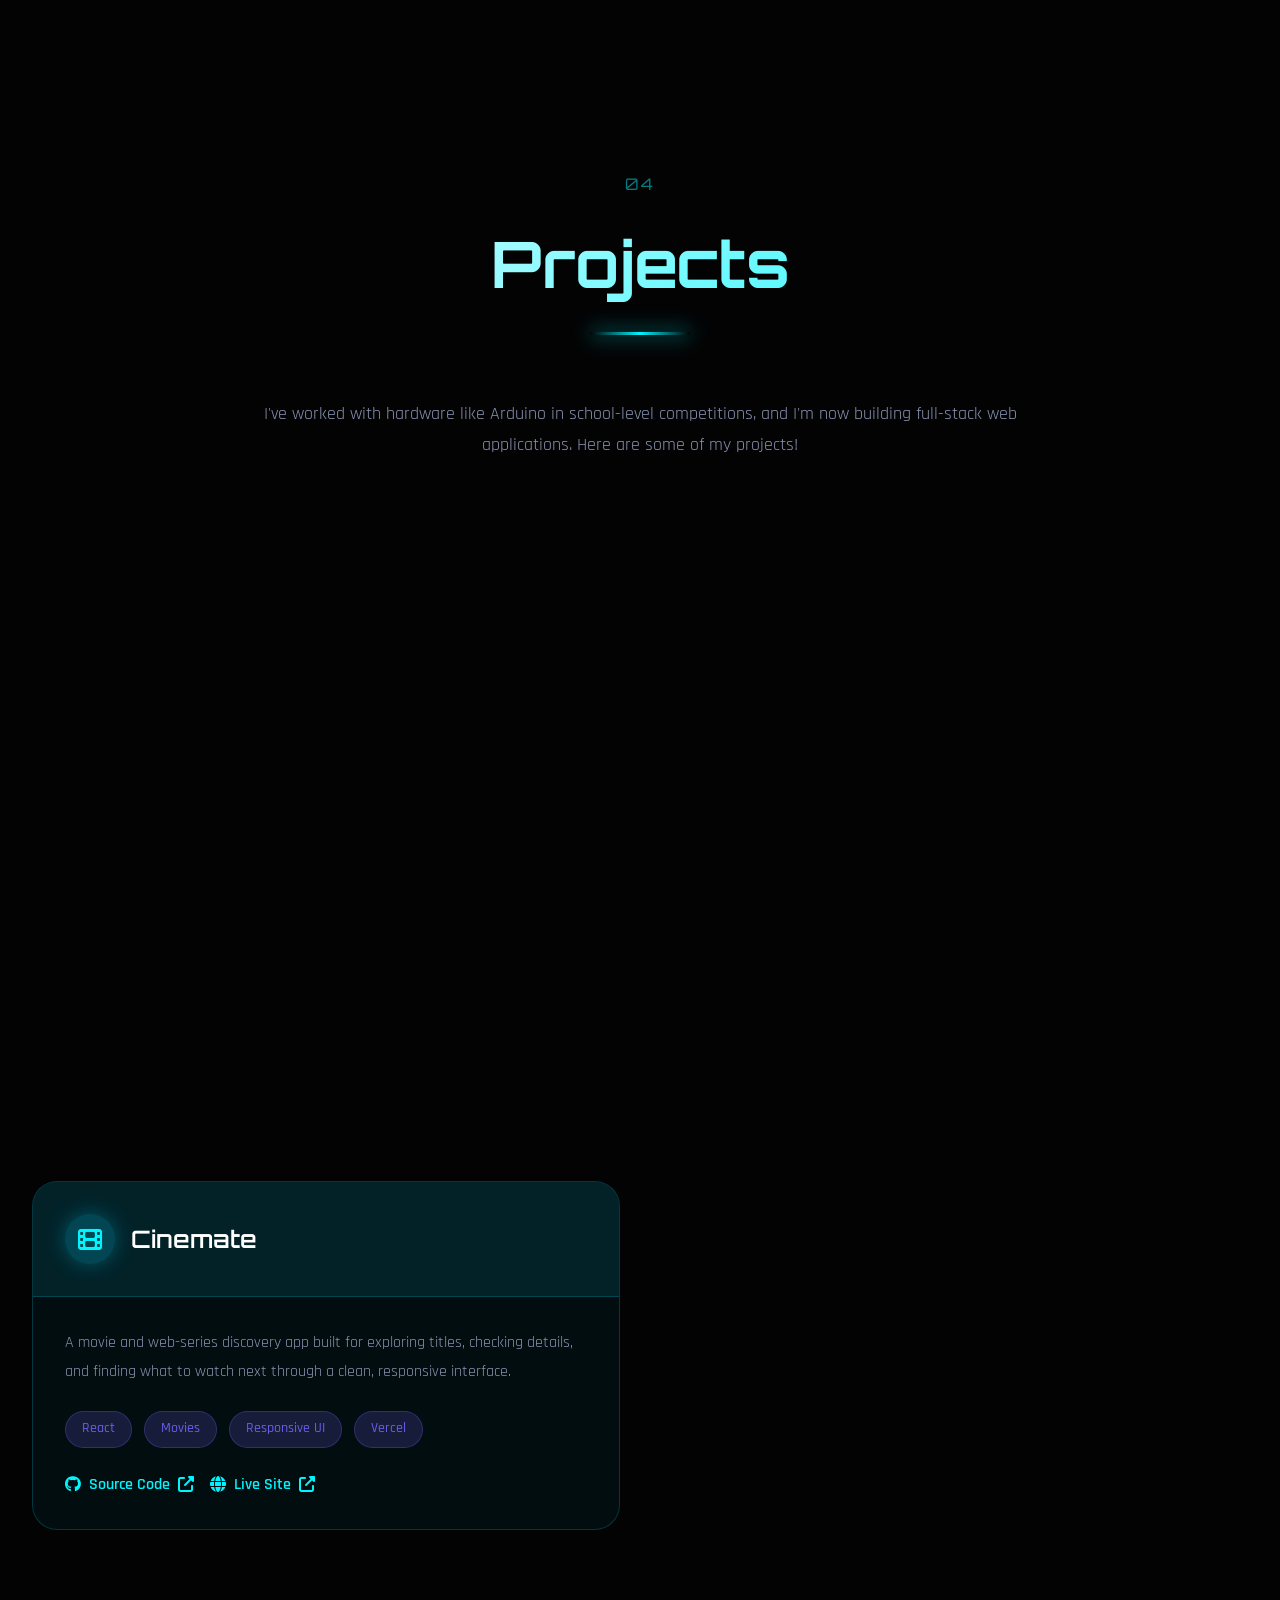
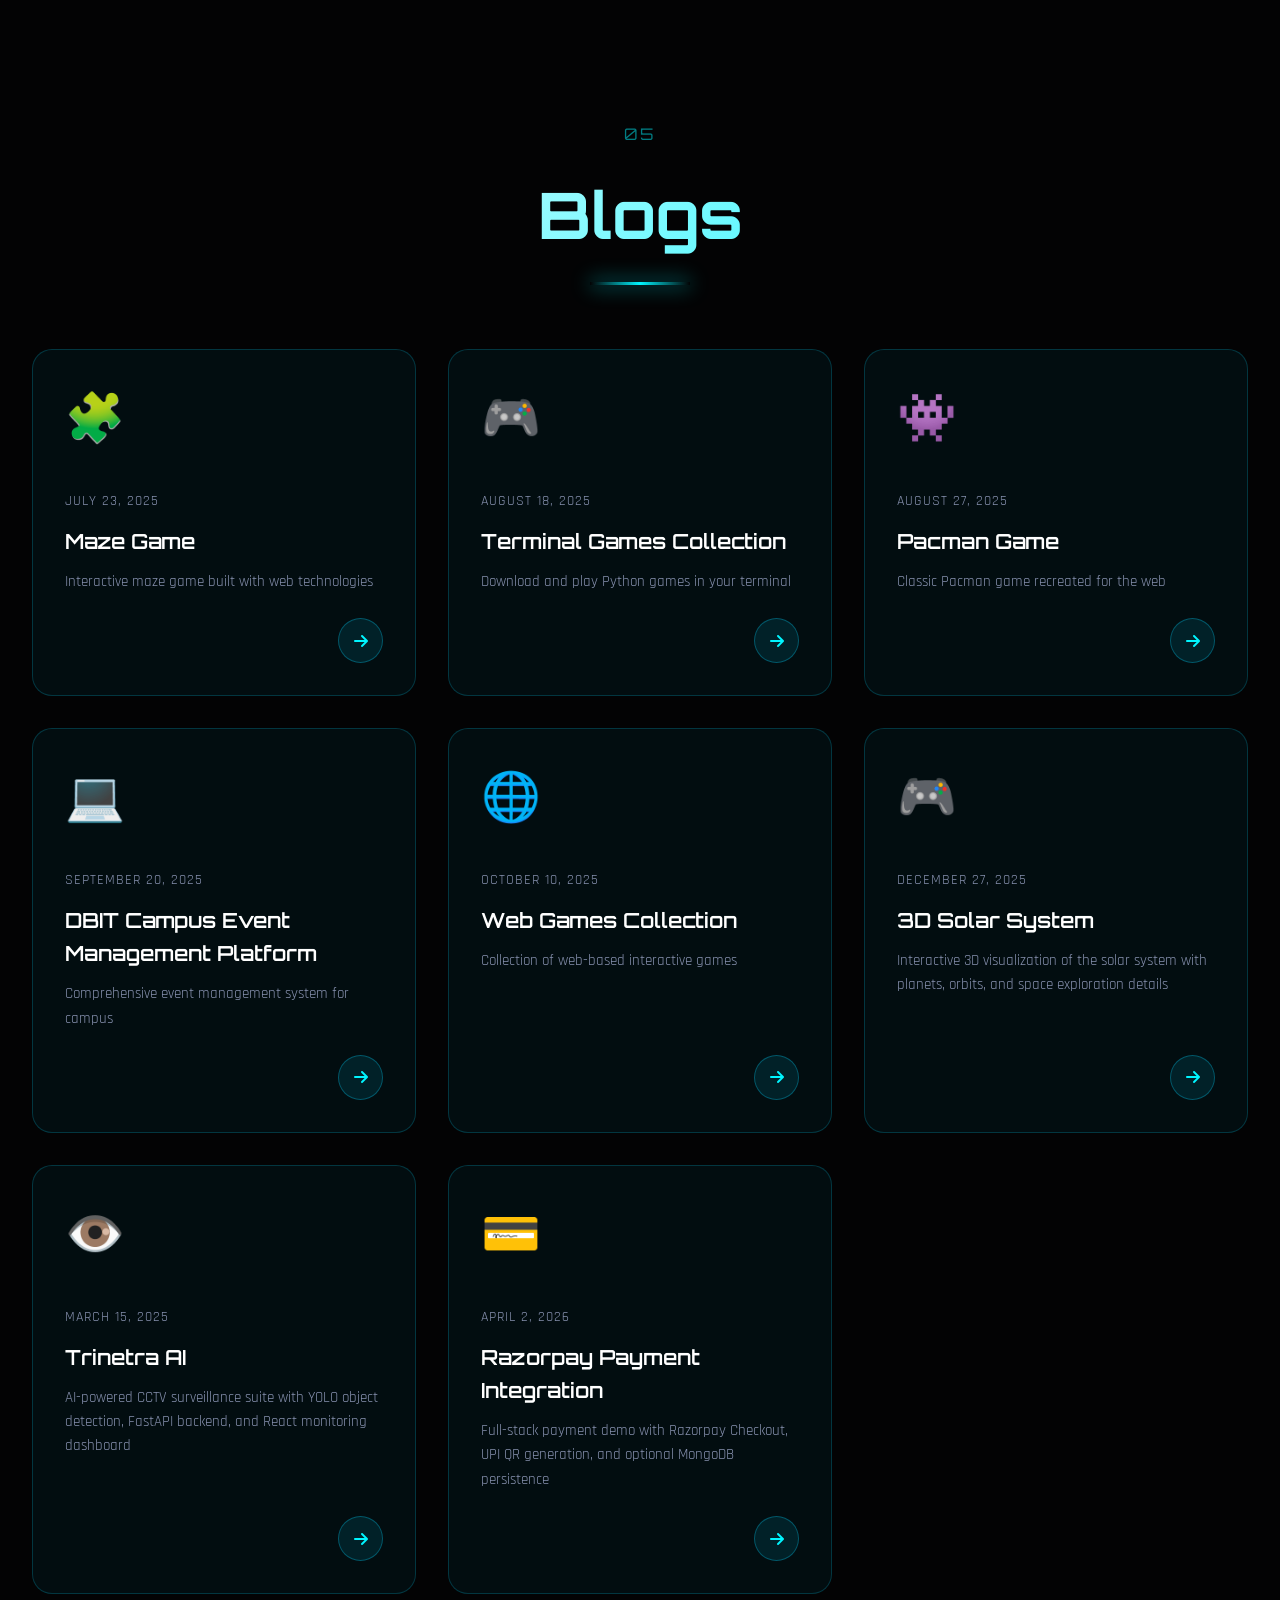
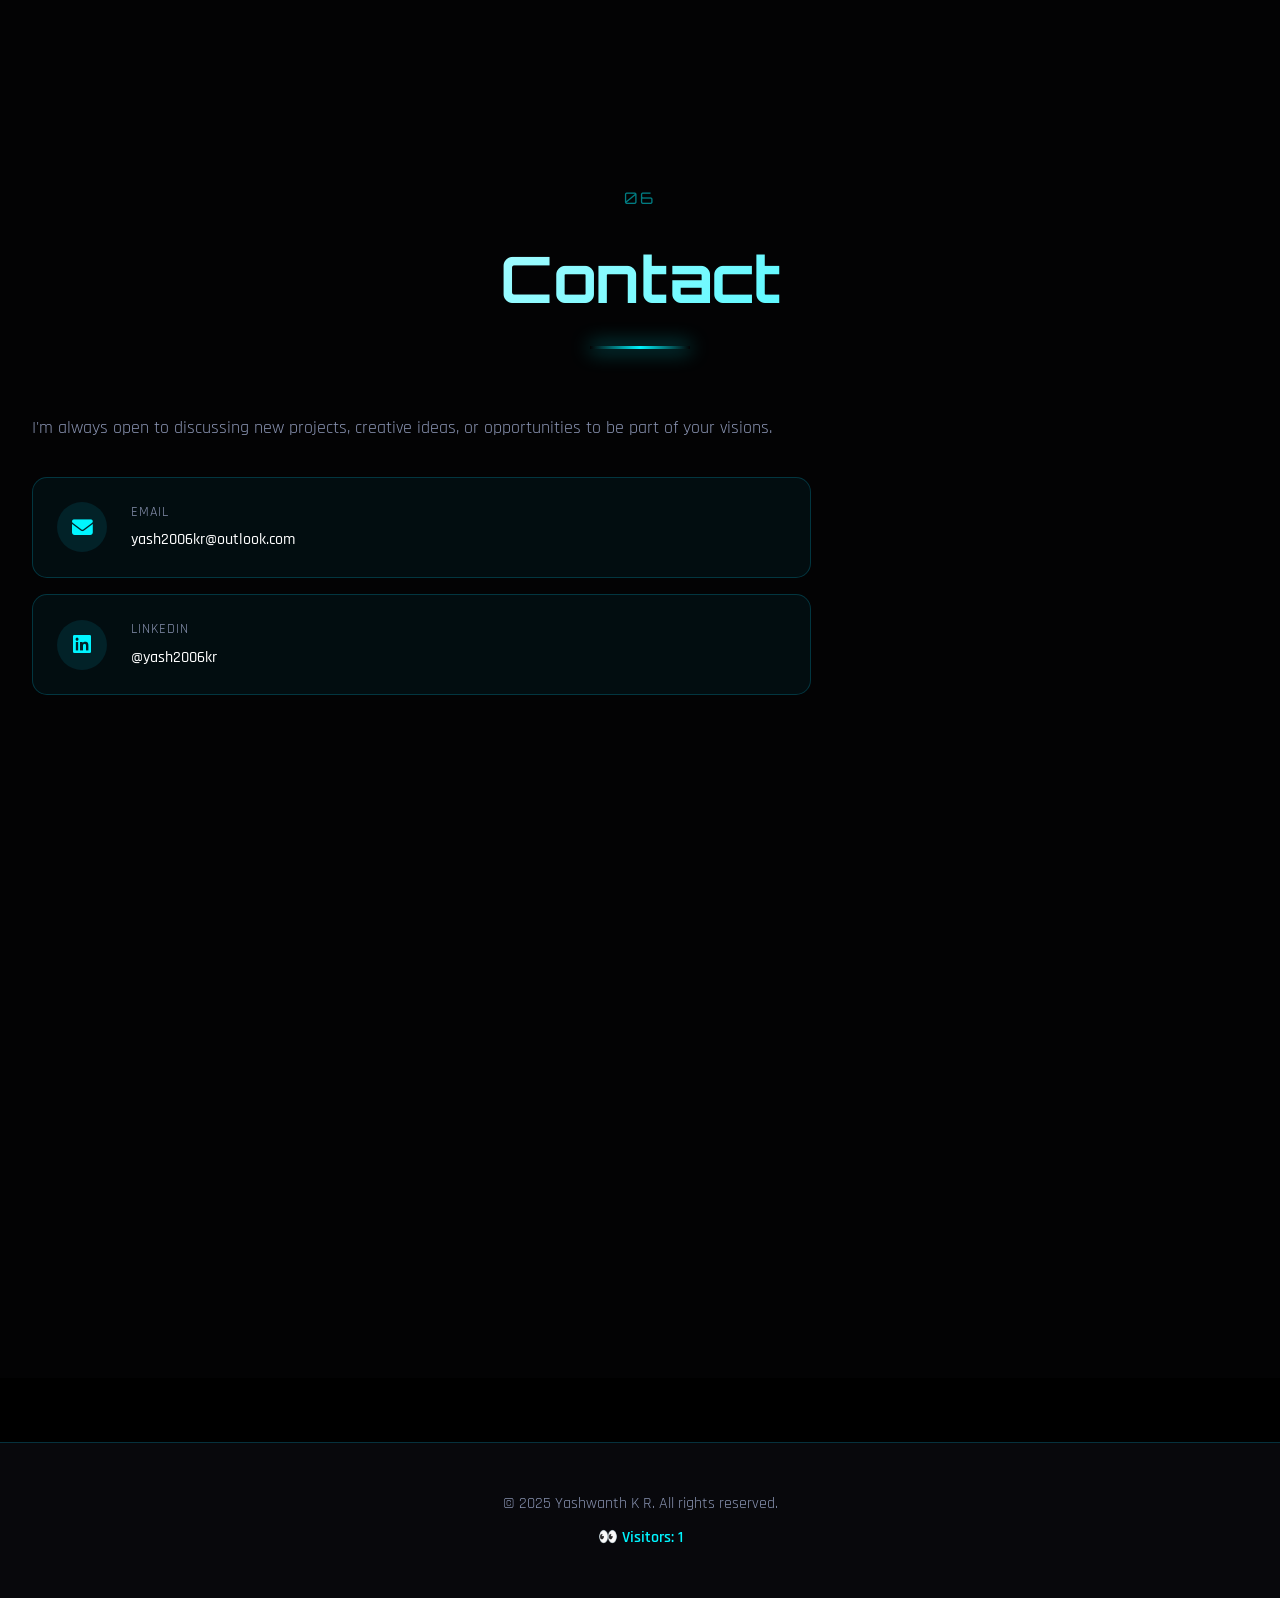
==== commit a39c15d9: "Add Cinemate project" ====
--- a/index.html
+++ b/index.html
@@ -361,6 +361,35 @@
             </div>
           </div>
         </div>
+        <div class="project-ship">
+          <div class="ship-header">
+            <div class="ship-badge"><i class="fas fa-film"></i></div>
+            <h3 class="ship-title">Cinemate</h3>
+          </div>
+          <div class="ship-body">
+            <p class="ship-description">
+              A movie and web-series discovery app built for exploring titles, checking details, and finding what to watch next through a clean, responsive interface.
+            </p>
+            <div class="ship-tech">
+              <span class="tech-badge">React</span>
+              <span class="tech-badge">Movies</span>
+              <span class="tech-badge">Responsive UI</span>
+              <span class="tech-badge">Vercel</span>
+            </div>
+            <div class="ship-links" style="display: flex; gap: 1rem; flex-wrap: wrap;">
+              <a href="https://github.com/yash2006kr/cinemate" target="_blank" class="ship-link">
+                <i class="fab fa-github"></i>
+                <span>Source Code</span>
+                <i class="fas fa-external-link-alt"></i>
+              </a>
+              <a href="https://cinemate-wine.vercel.app/" target="_blank" class="ship-link">
+                <i class="fas fa-globe"></i>
+                <span>Live Site</span>
+                <i class="fas fa-external-link-alt"></i>
+              </a>
+            </div>
+          </div>
+        </div>
       </div>
     </div>
   </section>
